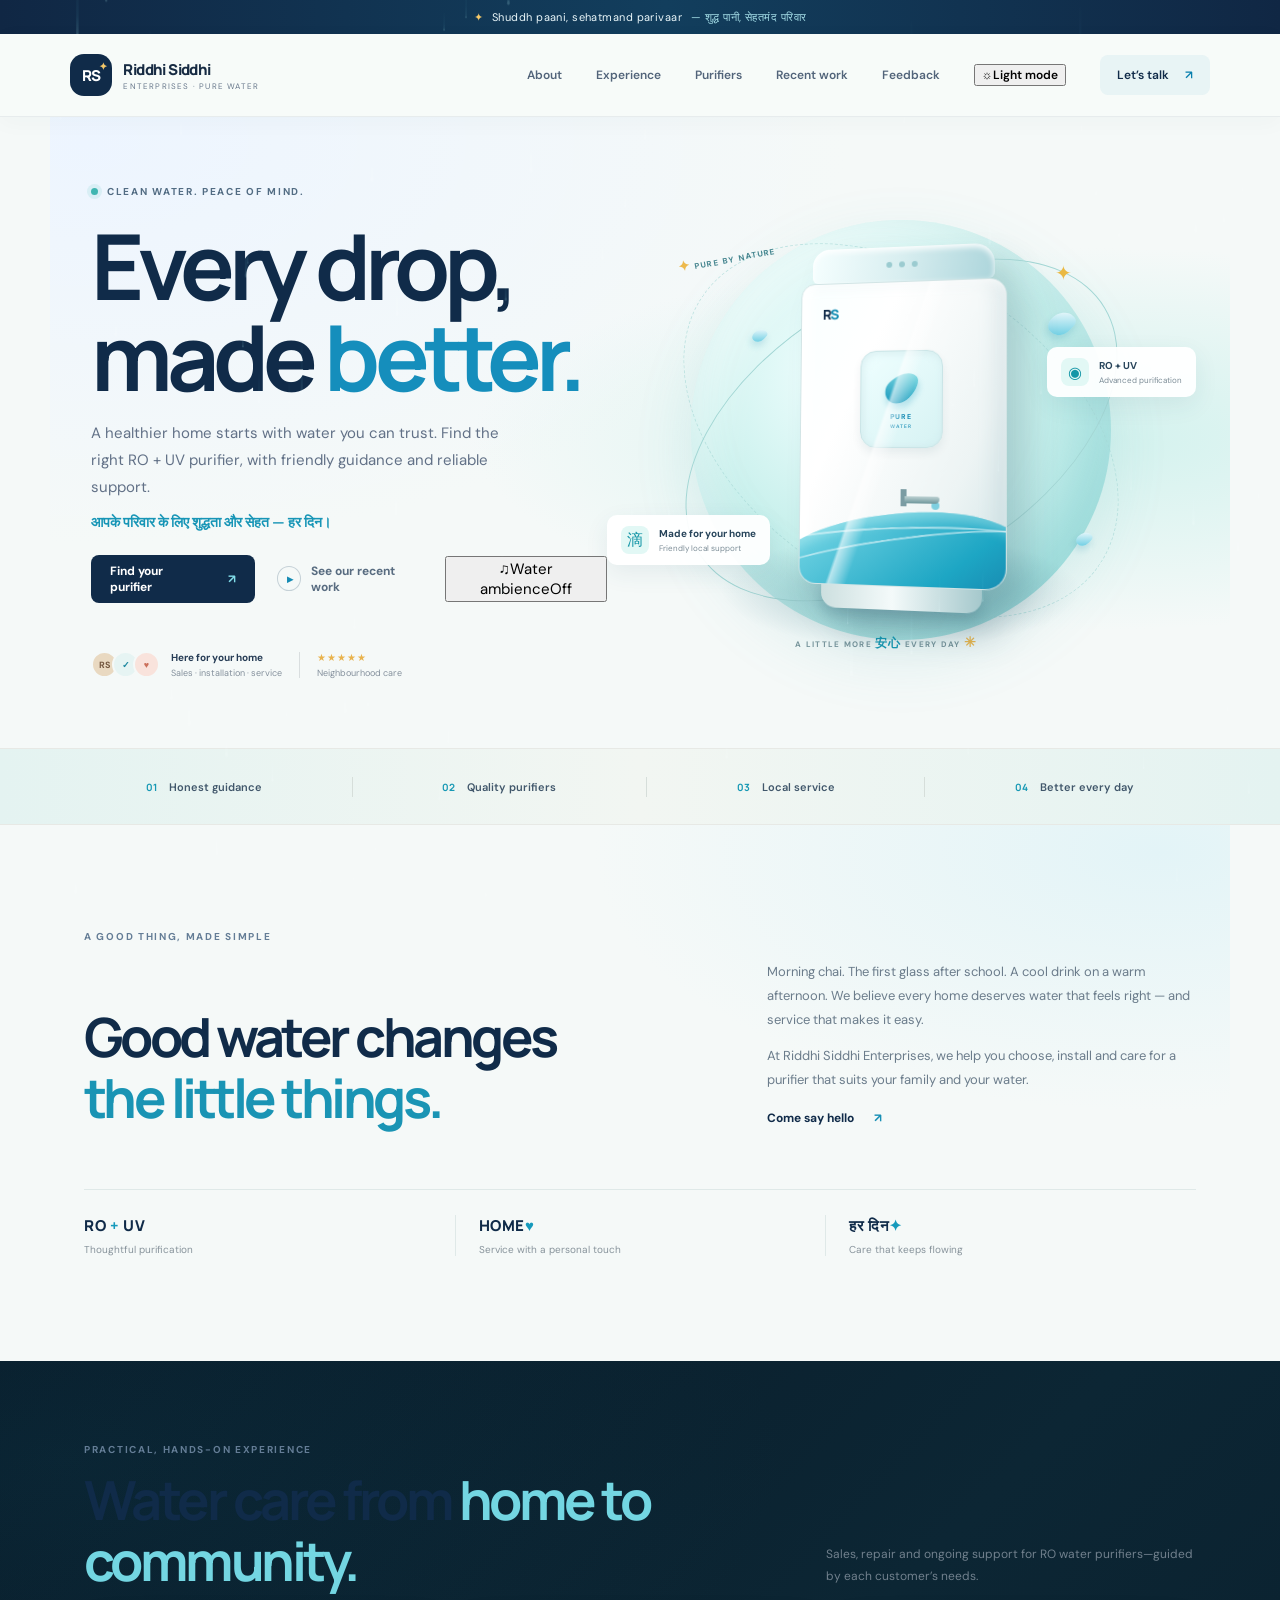
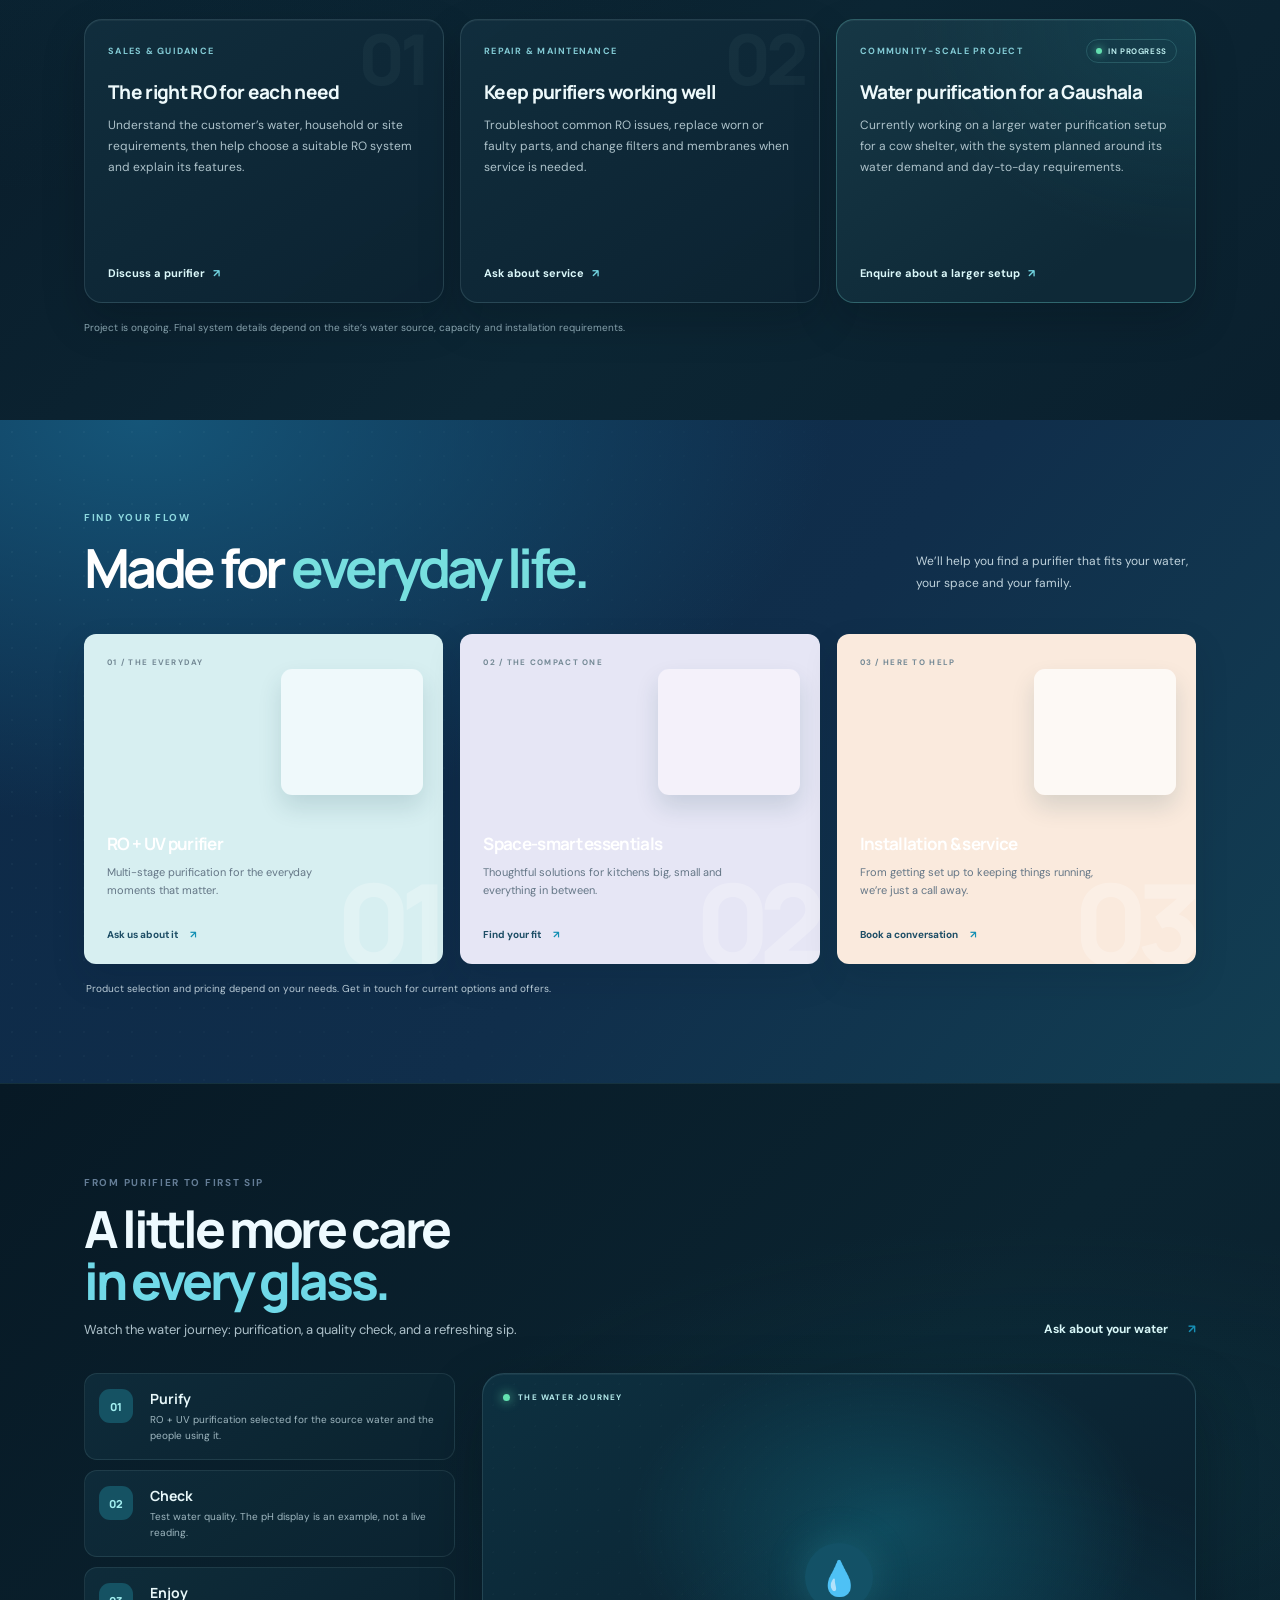
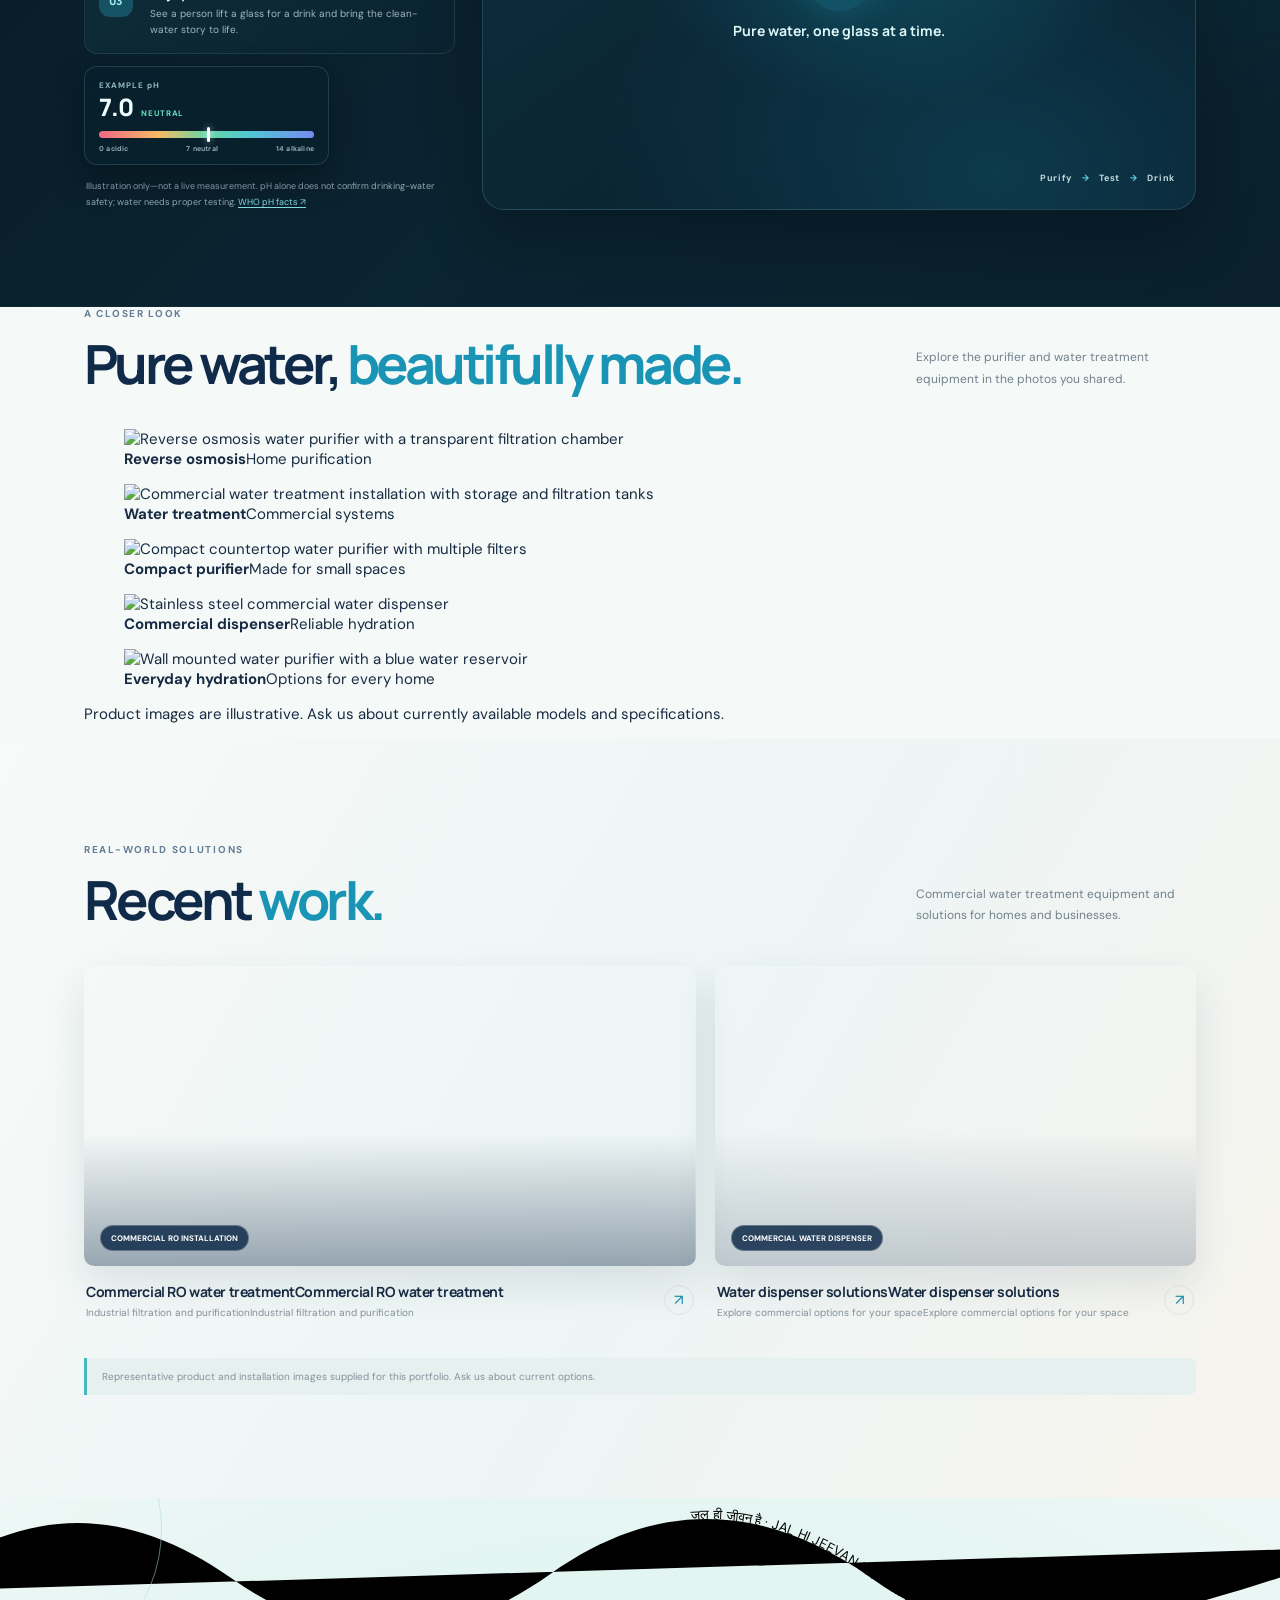
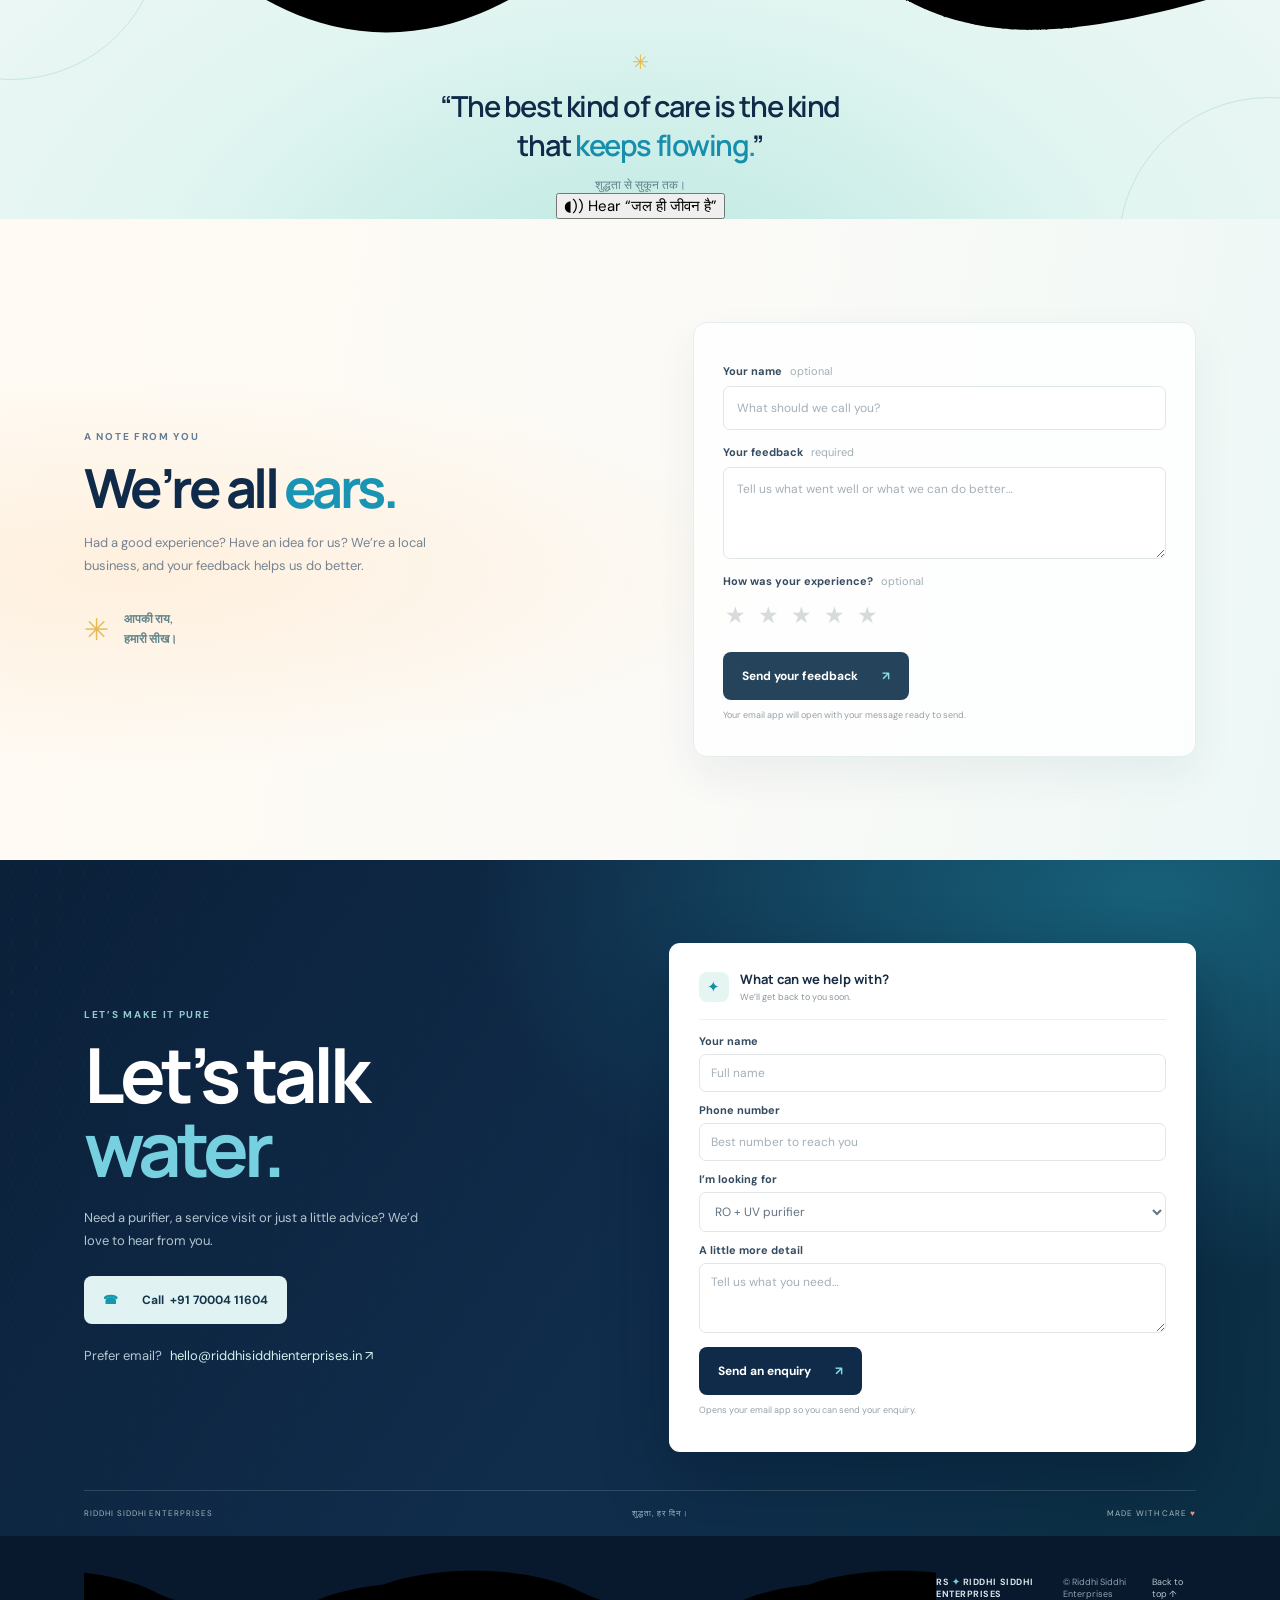
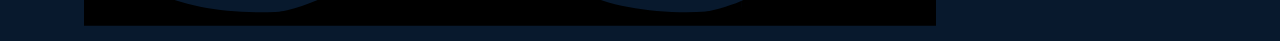
==== index.html @ 859005ae "animation improved" ====
﻿<!doctype html>
<html lang="en">
<head>
  <meta charset="utf-8">
  <meta name="viewport" content="width=device-width, initial-scale=1">
  <meta name="theme-color" content="#071522">
  <script>try{if(localStorage.getItem('rse-theme')==='light')document.documentElement.dataset.theme='light'}catch{}</script>
  <meta name="description" content="Riddhi Siddhi Enterprises — trusted RO and UV water purifiers, installation and service in your neighbourhood.">
  <title>Riddhi Siddhi Enterprises | Pure Water, Happier Homes</title>
  <link rel="icon" href="assets/favicon.svg" type="image/svg+xml">
  <link rel="preconnect" href="https://fonts.googleapis.com">
  <link rel="preconnect" href="https://fonts.gstatic.com" crossorigin>
  <link href="https://fonts.googleapis.com/css2?family=DM+Sans:wght@400;500;600;700&family=Manrope:wght@400;500;600;700;800&display=swap" rel="stylesheet">
  <link rel="stylesheet" href="styles.css">
  <link rel="stylesheet" href="experience.css">
  <link rel="stylesheet" href="water-story.css">
  <link rel="stylesheet" href="theme.css">
  <link rel="stylesheet" href="light-theme.css">
  <link rel="stylesheet" href="water.css">
  <link rel="stylesheet" href="rain.css">
  <link rel="stylesheet" href="mobile-nav.css">
  <script src="content.js" defer></script>
  <script type="module" src="three-scene.js"></script>
  <script type="module" src="water-story.js"></script>
  <script type="module" src="nav-scene.js"></script>
  <script src="script.js" defer></script>
  <script src="ambience.js" defer></script>
  <script src="rain.js" defer></script>
</head>
<body>
  <canvas id="page-rain" role="presentation"></canvas>
  <div class="announcement"><span class="sparkle">✦</span> Shuddh paani, sehatmand parivaar <span class="announcement-hindi">— शुद्ध पानी, सेहतमंद परिवार</span></div>
  <header class="site-header">
    <a class="brand" href="#home" aria-label="Riddhi Siddhi Enterprises home"><span class="brand-mark">RS<span>✦</span></span><span class="brand-copy"><strong>Riddhi Siddhi</strong><small>ENTERPRISES · PURE WATER</small></span></a>
    <button class="menu-toggle" aria-label="Open navigation" aria-expanded="false"><span></span><span></span></button>
    <nav class="nav-links" aria-label="Main navigation"><a href="#about">About</a><a href="#experience">Experience</a><a href="#products">Purifiers</a><a href="#work">Recent work</a><a href="#feedback">Feedback</a><button class="theme-toggle" type="button" aria-label="Switch to light mode" aria-pressed="true"><span class="theme-icon" aria-hidden="true">☼</span><span class="theme-label">Light mode</span></button><a class="nav-cta" href="#contact">Let’s talk <span>↗</span></a></nav>
  </header>
  <main>
    <section class="hero section-wrap" id="home">
      <div class="hero-copy"><div class="eyebrow"><span class="live-dot"></span> CLEAN WATER. PEACE OF MIND.</div><h1>Every drop,<br>made <span class="blue-text">better.</span></h1><p class="hero-sub">A healthier home starts with water you can trust. Find the right RO + UV purifier, with friendly guidance and reliable support.</p><p class="hindi-line">आपके परिवार के लिए शुद्धता और सेहत — हर दिन।</p><div class="hero-actions"><a class="button button-primary" href="#contact">Find your purifier <span>↗</span></a><a class="button button-quiet" href="#work"><span class="play-icon">▶</span> See our recent work</a><button class="sound-toggle" type="button" aria-label="Turn on gentle water ambience" aria-pressed="false"><span class="sound-icon" aria-hidden="true">♫</span><span class="sound-label">Water ambience</span><span class="sound-state">Off</span></button></div><div class="hero-proof"><div class="avatar-stack"><span>RS</span><span>✓</span><span>♥</span></div><div><strong>Here for your home</strong><small>Sales · installation · service</small></div><div class="proof-divider"></div><div class="proof-stars">★★★★★<small>Neighbourhood care</small></div></div></div>
      <div class="hero-art" aria-label="Three-dimensional illustration of a modern water purifier"><canvas id="purifier-canvas" aria-hidden="true"></canvas><div class="art-orbit orbit-one"></div><div class="art-orbit orbit-two"></div><div class="art-label label-top"><span>✦</span> PURE BY NATURE</div><div class="water-drop drop-one"></div><div class="water-drop drop-two"></div><div class="water-drop drop-three"></div><div class="purifier"><div class="purifier-top"><i></i><i></i><i></i></div><div class="purifier-face"><div class="purifier-brand">R<span>S</span></div><div class="purifier-screen"><span></span><b>PURE</b><small>WATER</small></div><div class="purifier-wave"></div><div class="purifier-tap"><span></span></div></div><div class="purifier-base"></div></div><div class="art-chip chip-one"><span class="chip-icon">◉</span><span><b>RO + UV</b><small>Advanced purification</small></span></div><div class="art-chip chip-two"><span class="chip-icon">滴</span><span><b>Made for your home</b><small>Friendly local support</small></span></div><div class="art-label label-bottom">A LITTLE MORE <b>安心</b> EVERY DAY <span>✳</span></div><div class="art-shine">✦</div></div>
    </section>
    <section class="trust-strip"><div><span>01</span> Honest guidance</div><i></i><div><span>02</span> Quality purifiers</div><i></i><div><span>03</span> Local service</div><i></i><div><span>04</span> Better every day</div></section>
    <section class="intro section-wrap" id="about"><div class="section-kicker">A GOOD THING, MADE SIMPLE</div><div class="intro-grid"><h2>Good water changes<br><span>the little things.</span></h2><div class="intro-copy"><p>Morning chai. The first glass after school. A cool drink on a warm afternoon. We believe every home deserves water that feels right — and service that makes it easy.</p><p>At Riddhi Siddhi Enterprises, we help you choose, install and care for a purifier that suits your family and your water.</p><a class="text-link" href="#contact">Come say hello <span>↗</span></a></div></div><div class="stat-row"><div><b>RO <span>+</span> UV</b><small>Thoughtful purification</small></div><div><b>HOME<span>♥</span></b><small>Service with a personal touch</small></div><div><b>हर दिन<span>✦</span></b><small>Care that keeps flowing</small></div></div></section>
    <section class="experience-section section-wrap" id="experience" aria-labelledby="experience-title"><div class="section-heading"><div><div class="section-kicker">PRACTICAL, HANDS-ON EXPERIENCE</div><h2 id="experience-title">Water care from <span>home to community.</span></h2></div><p>Sales, repair and ongoing support for RO water purifiers—guided by each customer’s needs.</p></div><div class="experience-grid"><article class="experience-card"><span class="experience-icon" aria-hidden="true">01</span><div class="experience-label">SALES & GUIDANCE</div><h3>The right RO for each need</h3><p>Understand the customer’s water, household or site requirements, then help choose a suitable RO system and explain its features.</p><a href="#contact">Discuss a purifier <span>↗</span></a></article><article class="experience-card"><span class="experience-icon" aria-hidden="true">02</span><div class="experience-label">REPAIR & MAINTENANCE</div><h3>Keep purifiers working well</h3><p>Troubleshoot common RO issues, replace worn or faulty parts, and change filters and membranes when service is needed.</p><a href="#contact">Ask about service <span>↗</span></a></article><article class="experience-card experience-project"><span class="project-status"><i></i> IN PROGRESS</span><div class="experience-label">COMMUNITY-SCALE PROJECT</div><h3>Water purification for a Gaushala</h3><p>Currently working on a larger water purification setup for a cow shelter, with the system planned around its water demand and day-to-day requirements.</p><a href="#contact">Enquire about a larger setup <span>↗</span></a></article></div><p class="experience-note">Project is ongoing. Final system details depend on the site’s water source, capacity and installation requirements.</p></section>
    <section class="product-section" id="products"><div class="section-wrap"><div class="section-heading"><div><div class="section-kicker">FIND YOUR FLOW</div><h2>Made for <span>everyday life.</span></h2></div><p>We’ll help you find a purifier that fits your water, your space and your family.</p></div><div class="product-grid"><article class="product-card card-blue"><div class="product-number">01 / THE EVERYDAY</div><div class="mini-purifier mini-blue"><span>RS</span><i></i><b>PURE</b></div><h3>RO + UV purifier</h3><p>Multi-stage purification for the everyday moments that matter.</p><a href="#contact" class="card-link">Ask us about it <span>↗</span></a><div class="card-watermark">01</div></article><article class="product-card card-lilac"><div class="product-number">02 / THE COMPACT ONE</div><div class="mini-purifier mini-lilac"><span>RS</span><i></i><b>PURE</b></div><h3>Space-smart essentials</h3><p>Thoughtful solutions for kitchens big, small and everything in between.</p><a href="#contact" class="card-link">Find your fit <span>↗</span></a><div class="card-watermark">02</div></article><article class="product-card card-peach"><div class="product-number">03 / HERE TO HELP</div><div class="service-art"><div>↻</div><span>CARE<br>THAT<br>FLOWS</span><i>✦</i></div><h3>Installation & service</h3><p>From getting set up to keeping things running, we’re just a call away.</p><a href="#contact" class="card-link">Book a conversation <span>↗</span></a><div class="card-watermark">03</div></article></div><p class="product-note">Product selection and pricing depend on your needs. Get in touch for current options and offers.</p></div></section>
    <section class="image-river section-wrap" aria-labelledby="gallery-title"><div class="section-heading"><div><div class="section-kicker">A CLOSER LOOK</div><h2 id="gallery-title">Pure water, <span>beautifully made.</span></h2></div><p>Explore the purifier and water treatment equipment in the photos you shared.</p></div><div class="image-river-track"><figure class="river-card"><img src="images/img1.jpeg" alt="Reverse osmosis water purifier with a transparent filtration chamber" loading="lazy"><figcaption><b>Reverse osmosis</b><span>Home purification</span></figcaption></figure><figure class="river-card"><img src="images/img2.jpeg" alt="Commercial water treatment installation with storage and filtration tanks" loading="lazy"><figcaption><b>Water treatment</b><span>Commercial systems</span></figcaption></figure><figure class="river-card"><img src="images/img3.jpeg" alt="Compact countertop water purifier with multiple filters" loading="lazy"><figcaption><b>Compact purifier</b><span>Made for small spaces</span></figcaption></figure><figure class="river-card"><img src="images/img4.jpeg" alt="Stainless steel commercial water dispenser" loading="lazy"><figcaption><b>Commercial dispenser</b><span>Reliable hydration</span></figcaption></figure><figure class="river-card"><img src="images/img5.jpeg" alt="Wall mounted water purifier with a blue water reservoir" loading="lazy"><figcaption><b>Everyday hydration</b><span>Options for every home</span></figcaption></figure></div><p class="gallery-note">Product images are illustrative. Ask us about currently available models and specifications.</p></section>    <section class="work-section section-wrap" id="work"><div class="section-heading"><div><div class="section-kicker">REAL-WORLD SOLUTIONS</div><h2>Recent <span>work.</span></h2></div><p>Commercial water treatment equipment and solutions for homes and businesses.</p></div><div class="work-grid"><article class="work-card work-large"><div class="work-image work-kitchen"><div class="scene-window"></div><div class="scene-counter"></div><div class="scene-plant">✿</div><div class="scene-purifier"><span>RS</span><i></i><small>PURE</small></div><div class="work-tag">HOME INSTALLATION</div></div><div class="work-caption"><div><h3>Commercial RO water treatment</h3><p>Industrial filtration and purification</p></div><span class="work-arrow">↗</span></div></article><article class="work-card"><div class="work-image work-family"><div class="sun-circle"></div><div class="person person-a"></div><div class="person person-b"></div><div class="person person-c"></div><div class="glass">◡</div><div class="work-tag">EVERYDAY GOODNESS</div><span class="family-note">घर का<br>शुद्ध पानी <b>♡</b></span></div><div class="work-caption"><div><h3>Water dispenser solutions</h3><p>Explore commercial options for your space</p></div><span class="work-arrow">↗</span></div></article></div><div class="work-disclaimer">Representative product and installation images supplied for this portfolio. Ask us about current options.</div></section>
    <section class="quote-band"><svg class="quote-river" viewBox="0 0 1440 170" preserveAspectRatio="none" aria-hidden="true"><defs><path id="quote-snake-path" d="M-100 105 C20 5 140 5 260 90 S500 170 620 85 S860 5 980 90 S1220 170 1540 55" /></defs><path class="quote-current" d="M-100 105 C20 5 140 5 260 90 S500 170 620 85 S860 5 980 90 S1220 170 1540 55"/><text><textPath href="#quote-snake-path">जल ही जीवन है · JAL HI JEEVAN HAI · जल ही जीवन है · JAL HI JEEVAN HAI · <animate attributeName="startOffset" from="100%" to="-100%" dur="22s" repeatCount="indefinite"/></textPath></text></svg><span class="quote-spark">✳</span><p>“The best kind of care is the kind<br>that <em>keeps flowing.</em>”</p><span class="quote-hindi">शुद्धता से सुकून तक।</span><button class="voice-toggle" type="button"><span aria-hidden="true">◖))</span> Hear “जल ही जीवन है”</button><span class="voice-status" aria-live="polite"></span></section>
    <section class="feedback section-wrap" id="feedback"><div class="feedback-copy"><div class="section-kicker">A NOTE FROM YOU</div><h2>We’re all <span>ears.</span></h2><p>Had a good experience? Have an idea for us? We’re a local business, and your feedback helps us do better.</p><div class="feedback-decoration">✳ <span>आपकी राय,<br>हमारी सीख।</span></div></div><form class="feedback-form email-form" data-form="feedback"><label for="feedback-name">Your name <span>optional</span></label><input id="feedback-name" name="name" autocomplete="name" placeholder="What should we call you?" maxlength="80"><label for="feedback-message">Your feedback <span>required</span></label><textarea id="feedback-message" name="message" required maxlength="1200" rows="4" placeholder="Tell us what went well or what we can do better…"></textarea><div class="rating-label">How was your experience? <span>optional</span></div><div class="rating" role="radiogroup" aria-label="Rate your experience"><button type="button" data-rating="1" aria-label="1 star">★</button><button type="button" data-rating="2" aria-label="2 stars">★</button><button type="button" data-rating="3" aria-label="3 stars">★</button><button type="button" data-rating="4" aria-label="4 stars">★</button><button type="button" data-rating="5" aria-label="5 stars">★</button></div><input type="hidden" name="rating" value=""><button class="button button-dark form-submit" type="submit">Send your feedback <span>↗</span></button><p class="form-hint">Your email app will open with your message ready to send.</p><p class="form-status" aria-live="polite"></p></form></section>
    <section class="contact-section" id="contact"><div class="section-wrap contact-grid"><div><div class="section-kicker">LET’S MAKE IT PURE</div><h2>Let’s talk<br><span>water.</span></h2><p>Need a purifier, a service visit or just a little advice? We’d love to hear from you.</p><a class="button button-light" data-phone-link href="#"><span>☎</span> Call <span data-phone>+91 70004 11604</span></a><p class="contact-alt">Prefer email? <a data-email-link href="#"><span data-email>hello@riddhisiddhienterprises.in</span> ↗</a></p></div><form class="contact-form email-form" data-form="contact"><div class="contact-form-head"><span>✦</span><div><b>What can we help with?</b><small>We’ll get back to you soon.</small></div></div><label for="contact-name">Your name</label><input id="contact-name" name="name" required autocomplete="name" placeholder="Full name" maxlength="80"><label for="contact-phone">Phone number</label><input id="contact-phone" name="phone" autocomplete="tel" placeholder="Best number to reach you" maxlength="30"><label for="contact-topic">I’m looking for</label><select id="contact-topic" name="topic"><option>RO + UV purifier</option><option>Purifier installation</option><option>Service and maintenance</option><option>Water quality advice</option><option>Something else</option></select><label for="contact-message">A little more detail</label><textarea id="contact-message" name="message" rows="3" maxlength="1000" placeholder="Tell us what you need…"></textarea><button class="button button-primary" type="submit">Send an enquiry <span>↗</span></button><p class="form-hint">Opens your email app so you can send your enquiry.</p><p class="form-status" aria-live="polite"></p></form><div class="contact-footer"><span>RIDDHI SIDDHI ENTERPRISES</span><span>शुद्धता, हर दिन।</span><span>MADE WITH CARE <b>♥</b></span></div></div></section>
  </main>
  <footer class="site-footer"><svg class="footer-river" viewBox="0 0 1600 140" preserveAspectRatio="none" aria-hidden="true"><g class="wave-group wave-group-one"><path class="river-wave wave-one" d="M0 76 C100 24 300 24 400 76 C500 128 700 128 800 76 C900 24 1100 24 1200 76 C1300 128 1500 128 1600 76 L1600 140 L0 140Z"/><path class="river-wave wave-one" transform="translate(1600 0)" d="M0 76 C100 24 300 24 400 76 C500 128 700 128 800 76 C900 24 1100 24 1200 76 C1300 128 1500 128 1600 76 L1600 140 L0 140Z"/><animateTransform attributeName="transform" type="translate" from="0 0" to="-1600 0" dur="30s" repeatCount="indefinite"/></g><g class="wave-group wave-group-two"><path class="river-wave wave-two" d="M0 94 C100 48 300 48 400 94 C500 138 700 138 800 94 C900 48 1100 48 1200 94 C1300 138 1500 138 1600 94 L1600 140 L0 140Z"/><path class="river-wave wave-two" transform="translate(1600 0)" d="M0 94 C100 48 300 48 400 94 C500 138 700 138 800 94 C900 48 1100 48 1200 94 C1300 138 1500 138 1600 94 L1600 140 L0 140Z"/><animateTransform attributeName="transform" type="translate" from="0 0" to="-1600 0" dur="22s" repeatCount="indefinite"/></g></svg><a class="footer-brand" href="#home">RS <span>✦</span> RIDDHI SIDDHI ENTERPRISES</a><span>© <span id="year"></span> Riddhi Siddhi Enterprises</span><a href="#home">Back to top ↑</a></footer>
</body>
</html>
---- styles.css ----
:root{--navy:#102744;--ink:#172b43;--muted:#68788c;--blue:#168bc0;--cyan:#70d7e9;--cream:#faf9f5;--line:#e7e9e7;--gold:#f4c869;--sans:"DM Sans",sans-serif;--display:"Manrope",sans-serif}*{box-sizing:border-box}html{scroll-behavior:smooth;scroll-padding-top:90px}body{margin:0;background:var(--cream);color:var(--ink);font-family:var(--sans);font-size:15px;-webkit-font-smoothing:antialiased}a{color:inherit;text-decoration:none}button,input,textarea,select{font:inherit}.announcement{height:34px;background:var(--navy);color:#eaf7fa;display:flex;align-items:center;justify-content:center;gap:9px;font-size:11px;letter-spacing:.04em}.sparkle{color:var(--gold)}.announcement-hindi{color:#a3dce6}.site-header{height:83px;padding:0 max(calc((100vw - 1180px)/2),5.5vw);display:flex;align-items:center;justify-content:space-between;background:var(--cream);position:sticky;top:0;z-index:20;border-bottom:1px solid rgba(16,39,68,.07)}.brand{display:flex;align-items:center;gap:11px}.brand-mark{position:relative;display:grid;place-items:center;width:42px;height:42px;background:var(--navy);border-radius:14px;color:white;font:800 15px var(--display);letter-spacing:-1px}.brand-mark span{position:absolute;color:var(--gold);font-size:10px;top:5px;right:6px}.brand-copy{display:flex;flex-direction:column;gap:1px}.brand-copy strong{font:800 15px var(--display);letter-spacing:-.04em}.brand-copy small{font-size:8px;letter-spacing:.15em;color:var(--muted)}.nav-links{display:flex;align-items:center;gap:34px;font-size:12px;font-weight:600;color:#52647a}.nav-links>a:not(.nav-cta):hover,.text-link:hover{color:var(--blue)}.nav-cta{background:#e8f4f5;padding:12px 17px;border-radius:8px;color:var(--navy)}.nav-cta span{padding-left:13px;color:var(--blue)}.menu-toggle{display:none}.section-wrap{max-width:1180px;margin:auto;padding-left:34px;padding-right:34px}.hero{min-height:620px;display:grid;grid-template-columns:.94fr 1.06fr;align-items:center;padding-top:53px;padding-bottom:58px;overflow:hidden}.hero-copy{padding:4px 0 0 7px;position:relative;z-index:1}.eyebrow,.section-kicker{font-size:10px;font-weight:700;letter-spacing:.17em;color:#647d96}.eyebrow{display:flex;align-items:center;gap:9px;color:#526c83}.live-dot{width:7px;height:7px;border-radius:50%;background:#40b6b1;box-shadow:0 0 0 4px #40b6b11e}h1,h2,h3,p{margin-top:0}h1,h2{font-family:var(--display);letter-spacing:-.065em;color:var(--navy)}h1{font-size:clamp(60px,7.3vw,91px);line-height:.99;margin:22px 0 19px;font-weight:700}.blue-text{color:#158ebc}.hero-sub{font-size:15px;line-height:1.8;color:#627187;max-width:440px;margin-bottom:12px}.hindi-line{color:#1795b6;font-size:14px;font-weight:600;margin-bottom:24px}.hero-actions{display:flex;align-items:center;gap:20px}.button{min-height:48px;border:0;border-radius:8px;padding:0 19px;display:inline-flex;align-items:center;justify-content:center;gap:24px;font-weight:700;font-size:12px;cursor:pointer;transition:transform .2s,box-shadow .2s}.button:hover{transform:translateY(-2px);box-shadow:0 8px 20px #12324b22}.button-primary{background:var(--navy);color:white}.button-primary span,.button-dark span{color:#81dce8}.button-quiet{gap:10px;color:#586c80;padding:0 2px;background:transparent}.play-icon{display:grid;place-items:center;border:1px solid #c5d1d7;width:25px;height:25px;border-radius:50%;font-size:8px;color:#148ab3;padding-left:2px}.hero-proof{display:flex;align-items:center;gap:11px;margin-top:48px;color:#263c55}.avatar-stack{display:flex;align-items:center}.avatar-stack span{display:grid;place-items:center;width:27px;height:27px;border-radius:50%;border:2px solid var(--cream);margin-left:-6px;background:#e6f4f3;color:#1d879f;font-size:9px;font-weight:700}.avatar-stack span:first-child{margin-left:0;background:#e9d9c1;color:#73573f}.avatar-stack span:last-child{background:#f9e3dc;color:#cb705b}.hero-proof strong,.hero-proof small,.proof-stars small{display:block}.hero-proof strong{font-size:10px}.hero-proof small{font-size:9px;color:#84909c;margin-top:3px}.proof-divider{height:26px;width:1px;background:#d9dedf;margin:0 6px}.proof-stars{color:#e9b34e;font-size:10px;letter-spacing:1px}.proof-stars small{letter-spacing:0}.hero-art{height:520px;position:relative;display:grid;place-items:center;isolation:isolate}.hero-art:before{content:"";position:absolute;width:420px;height:420px;border-radius:50%;background:radial-gradient(circle at 38% 37%,#e8fbfa 0,#d8f3f0 40%,#c3eae8 70%,#b5e2e1 100%);z-index:-2;box-shadow:inset -20px -25px 55px #6ebcc344,inset 18px 20px 40px #fff9}.hero-art:after{content:"";position:absolute;width:380px;height:120px;bottom:39px;background:radial-gradient(ellipse,#174b6245,transparent 67%);z-index:-1}.art-orbit{position:absolute;border:1px solid #a4d7d5;border-radius:50%;z-index:-1}.orbit-one{width:475px;height:280px;transform:rotate(-31deg)}.orbit-two{width:480px;height:315px;transform:rotate(34deg);border-style:dashed;opacity:.6}.purifier{position:relative;width:210px;height:370px;filter:drop-shadow(18px 20px 15px #143d5230);transform:perspective(750px) rotateY(-10deg) rotateX(2deg);z-index:2}.purifier-top{height:35px;background:linear-gradient(100deg,#f6ffff,#d8eef0 50%,#acd5db);border-radius:18px 20px 6px 6px;margin:0 12px;display:flex;align-items:center;justify-content:center;gap:7px;box-shadow:inset 0 3px 6px #fff}.purifier-top i{width:6px;height:6px;background:#9bcbd0;border-radius:50%}.purifier-face{position:relative;height:306px;background:linear-gradient(115deg,#f9ffff 0%,#fff 30%,#edf4f4 73%,#d1e4e6 100%);border:1px solid #d2e4e5;border-radius:14px 17px 21px 17px;overflow:hidden;box-shadow:inset 9px 0 15px #fff, inset -12px 0 15px #9ebfc52e}.purifier-face:after{content:"";position:absolute;inset:0;background:linear-gradient(109deg,transparent 42%,#fff9 43%,transparent 49%);pointer-events:none}.purifier-brand{position:absolute;top:21px;left:22px;font:800 14px var(--display);color:var(--navy);letter-spacing:-1px}.purifier-brand span{color:#168eb4}.purifier-screen{position:absolute;top:69px;left:50%;transform:translateX(-50%);width:84px;height:98px;border-radius:16px;background:linear-gradient(135deg,#efffff,#d6f2f3);border:1px solid #c9e4e6;box-shadow:inset 2px 2px 8px #abcbd14a,0 5px 10px #14354b12;display:flex;align-items:center;justify-content:center;flex-direction:column;color:#138ab4}.purifier-screen span{width:25px;height:37px;background:linear-gradient(155deg,#90e3e7,#1295bb);border-radius:60% 40% 52% 48%/65% 55% 45% 35%;transform:rotate(45deg);box-shadow:4px 3px 6px #1397bc44;margin-bottom:6px}.purifier-screen b{font:700 7px var(--sans);letter-spacing:.17em}.purifier-screen small{font:500 5px var(--sans);letter-spacing:.2em;margin-top:2px}.purifier-wave{position:absolute;left:-30px;right:-20px;height:99px;bottom:-28px;background:linear-gradient(150deg,#83ddea,#1da6c4 68%,#167fa9);border-radius:49% 48% 0 0;transform:rotate(-7deg);box-shadow:inset 0 7px 12px #cbf5f666}.purifier-wave:before,.purifier-wave:after{content:"";position:absolute;left:-5%;width:112%;height:40px;border-radius:50%;border-top:2px solid #fff8}.purifier-wave:before{top:13px;transform:rotate(4deg)}.purifier-wave:after{top:24px;transform:rotate(-2deg)}.purifier-tap{position:absolute;bottom:79px;left:50%;height:17px;width:6px;background:#7b9ca3;z-index:2}.purifier-tap:after{content:"";position:absolute;width:35px;height:7px;background:linear-gradient(#bdd1d2,#6e969b);left:4px;top:7px;border-radius:0 5px 8px 2px}.purifier-tap span{position:absolute;left:31px;top:12px;width:8px;height:8px;border-radius:50%;background:#7ecfe0}.purifier-base{height:23px;margin:0 24px;background:linear-gradient(90deg,#ccdfdf,#f4fafa 45%,#a5c8cc);border-radius:0 0 15px 15px;box-shadow:0 8px 12px #143d5224}.art-label{position:absolute;letter-spacing:.16em;font-size:8px;font-weight:700;color:#42838d}.label-top{top:79px;left:12%;transform:rotate(-11deg)}.label-top span{color:#edb94d;font-size:14px}.label-bottom{bottom:38px;left:32%;color:#75939a}.label-bottom b{font-size:12px;color:#1696b0}.label-bottom span{color:#e4b44f;font-size:14px}.water-drop{position:absolute;width:15px;height:20px;background:linear-gradient(135deg,#fff,#58c7df);border-radius:70% 30% 60% 40%;transform:rotate(45deg);box-shadow:2px 4px 7px #1a8eae33}.drop-one{top:158px;left:25%;width:11px;height:15px}.drop-two{top:140px;right:21%;width:21px;height:27px}.drop-three{bottom:143px;right:18%;width:12px;height:16px}.art-chip{position:absolute;display:flex;align-items:center;gap:10px;background:#fffffff0;padding:11px 14px;border-radius:10px;box-shadow:0 8px 24px #20576815;z-index:4}.chip-one{top:177px;right:0}.chip-two{bottom:125px;left:0}.chip-icon{display:grid;place-items:center;width:28px;height:28px;border-radius:8px;background:#e2f8f5;color:#1496a7;font-size:16px}.art-chip b,.art-chip small{display:block}.art-chip b{font-size:10px;color:#27445a}.art-chip small{font-size:8px;color:#7b8c96;margin-top:3px}.art-shine{position:absolute;top:90px;right:21%;color:#eab943;font-size:20px}.trust-strip{min-height:77px;padding:15px 9vw;background:#f2f4ef;border-top:1px solid #e7e9e5;border-bottom:1px solid #e7e9e5;display:flex;align-items:center;justify-content:center;gap:7vw;color:#41576b;font-size:11px;font-weight:600}.trust-strip div{white-space:nowrap}.trust-strip div span{color:#1698b4;font:700 10px var(--display);margin-right:9px}.trust-strip i{width:1px;height:20px;background:#d6deda}.intro{padding-top:105px;padding-bottom:105px}.intro-grid{display:grid;grid-template-columns:1fr .7fr;gap:70px;align-items:end;margin-top:17px}.intro h2,.section-heading h2,.feedback h2{font-size:clamp(37px,4.6vw,54px);line-height:1.12;margin:0}.intro h2 span,.section-heading h2 span,.feedback h2 span{color:#1a94b4}.intro-copy p{font-size:13px;line-height:1.85;color:#6b7c8b;margin-bottom:12px}.text-link{font-size:12px;color:var(--navy);font-weight:700;display:inline-flex;gap:20px;margin-top:6px}.text-link span{color:#178fb5}.stat-row{display:grid;grid-template-columns:repeat(3,1fr);border-top:1px solid var(--line);margin-top:62px;padding-top:25px}.stat-row>div{padding-left:23px;border-left:1px solid var(--line)}.stat-row>div:first-child{border:0;padding-left:0}.stat-row b{display:block;color:var(--navy);font:800 15px var(--display);letter-spacing:.04em}.stat-row b span{color:#169abc}.stat-row small{display:block;color:#87939b;font-size:10px;margin-top:7px}.product-section{background:#f0f4f3;padding:91px 0 88px}.section-heading{display:flex;justify-content:space-between;align-items:end;margin-bottom:36px}.section-heading h2{margin-top:13px}.section-heading>p{color:#71808d;font-size:12px;line-height:1.8;max-width:280px;margin-bottom:3px}.product-grid{display:grid;grid-template-columns:repeat(3,1fr);gap:17px}.product-card{height:330px;border-radius:12px;padding:23px;position:relative;overflow:hidden;display:flex;flex-direction:column;align-items:flex-start}.card-blue{background:#d7eff1}.card-lilac{background:#e6e6f5}.card-peach{background:#faeadd}.product-number{color:#748995;font-size:8px;letter-spacing:.16em;font-weight:700;z-index:1}.mini-purifier{position:absolute;right:28px;top:34px;width:83px;height:142px;border-radius:13px 13px 11px 11px;background:linear-gradient(110deg,#fff,#e8f6f4 52%,#bdd9db);box-shadow:11px 15px 16px #16394920,inset 6px 0 8px #fff;transform:rotate(7deg)}.mini-purifier span{position:absolute;left:15px;top:15px;font:800 9px var(--display);color:#27526a}.mini-purifier i{position:absolute;top:44px;left:27px;width:29px;height:43px;border-radius:9px;background:linear-gradient(140deg,#d8f6f6,#94d9df);border:1px solid #b4dadd}.mini-purifier b{position:absolute;top:93px;left:29px;color:#1991aa;font-size:7px;letter-spacing:.12em}.mini-blue{top:39px;right:37px}.mini-lilac{height:126px;width:75px;right:47px;top:49px;background:linear-gradient(110deg,#fff,#e7e6fa 56%,#c5c6e1)}.mini-lilac i{background:linear-gradient(140deg,#f1ecff,#a9a0da);border-color:#cbc5e7}.mini-lilac b{color:#8078b9}.product-card h3{font:700 17px var(--display);letter-spacing:-.04em;margin:165px 0 8px;z-index:1}.product-card p{font-size:11px;color:#647686;line-height:1.7;max-width:245px;margin:0 0 13px;z-index:1}.card-link{font-weight:700;font-size:10px;color:#1d4d65;margin-top:auto;z-index:1}.card-link span{margin-left:10px;color:#128fb3}.card-watermark{position:absolute;bottom:-35px;right:4px;font:800 112px var(--display);color:#ffffff40;letter-spacing:-.1em}.service-art{position:absolute;right:29px;top:42px;width:105px;height:119px;color:#d89161}.service-art div{font-size:101px;line-height:.9;color:#ebbd96}.service-art span{position:absolute;top:24px;left:31px;color:#a36240;font:800 10px var(--display);line-height:1.25;letter-spacing:.08em}.service-art i{position:absolute;top:6px;right:-5px;font-style:normal;color:#df9b6f}.product-note{font-size:10px;color:#88949b;margin:18px 2px 0}.work-section{padding-top:104px;padding-bottom:103px}.work-grid{display:grid;grid-template-columns:1.27fr 1fr;gap:19px}.work-card{min-width:0}.work-image{height:300px;border-radius:10px;position:relative;overflow:hidden}.work-kitchen{background:linear-gradient(155deg,#d5e8e2 0%,#f2e9dc 57%,#c5d4ca 100%)}.scene-window{position:absolute;top:0;left:0;width:44%;height:67%;background:linear-gradient(135deg,#bedbdd,#deeee9);border-right:8px solid #f8f4ec;border-bottom:8px solid #f8f4ec;box-shadow:inset 0 0 0 2px #c5d5cc}.scene-window:before,.scene-window:after{content:"";position:absolute;background:#f8f4ec}.scene-window:before{width:6px;height:100%;left:50%}.scene-window:after{height:6px;width:100%;top:50%}.scene-counter{position:absolute;bottom:0;width:100%;height:34%;background:linear-gradient(170deg,#ad8f76,#806954);border-top:8px solid #d7c9b5}.scene-counter:before{content:"";position:absolute;height:15px;width:28%;left:12%;top:0;background:#bdab94}.scene-plant{position:absolute;top:35px;right:22%;font-size:67px;color:#779574;text-shadow:4px 4px #59796366}.scene-purifier{position:absolute;width:91px;height:157px;bottom:60px;left:51%;transform:translateX(-50%);border-radius:12px 12px 15px 15px;background:linear-gradient(100deg,#fff,#eff5f1 60%,#cfddda);box-shadow:10px 14px 15px #173c3727,inset 5px 0 6px white}.scene-purifier span{position:absolute;top:13px;left:14px;color:#31586a;font:800 9px var(--display)}.scene-purifier i{position:absolute;top:43px;left:30px;width:30px;height:49px;border-radius:8px;background:#d2eeec;border:1px solid #bfdfdc}.scene-purifier small{position:absolute;bottom:19px;left:33px;font-weight:700;color:#2198aa;font-size:7px}.work-tag{position:absolute;left:16px;bottom:15px;background:#ffffffdf;border:1px solid #ffffffb0;border-radius:20px;padding:7px 10px;font-size:8px;font-weight:700;letter-spacing:.09em;color:#506673}.work-family{background:linear-gradient(155deg,#f9d89b,#f3a581 65%,#dd8279)}.sun-circle{position:absolute;width:163px;height:163px;border-radius:50%;background:#ffe7a4;top:15px;right:13%;opacity:.88}.person{position:absolute;bottom:-15px;border-radius:50% 50% 10% 10%;z-index:1}.person-a{height:198px;width:91px;left:20%;background:linear-gradient(110deg,#507c83,#285363)}.person-b{height:226px;width:100px;left:42%;background:linear-gradient(110deg,#d58265,#ab5148);z-index:2}.person-c{height:182px;width:83px;right:13%;background:linear-gradient(110deg,#f3c16b,#cd8b4c)}.person:before{content:"";position:absolute;top:-44px;left:18px;width:55px;height:57px;border-radius:50%;background:#a96648}.person-b:before{background:#b57853}.person-c:before{background:#8b5c43}.glass{position:absolute;z-index:4;right:20%;bottom:81px;width:23px;height:36px;border:2px solid #fff9;border-top:0;border-radius:0 0 7px 7px;color:#fff;font-size:12px;text-align:center}.family-note{position:absolute;top:48px;left:24px;color:#894d40;font:700 17px var(--display);line-height:1.25;z-index:2;transform:rotate(-6deg)}.family-note b{color:#cc725b}.work-caption{display:flex;justify-content:space-between;align-items:center;padding:16px 2px}.work-caption h3{font:700 14px var(--display);letter-spacing:-.03em;margin:0 0 5px}.work-caption p{font-size:10px;color:#83909b;margin:0}.work-arrow{display:grid;place-items:center;width:30px;height:30px;border:1px solid #e0e5e5;border-radius:50%;color:#148cae}.work-disclaimer{font-size:10px;color:#85929c;margin-top:23px}.quote-band{min-height:270px;background:#dff2ef;display:flex;flex-direction:column;align-items:center;justify-content:center;text-align:center;position:relative;overflow:hidden}.quote-band:before,.quote-band:after{content:"";position:absolute;width:300px;height:300px;border:1px solid #a9d7d2;border-radius:50%;opacity:.55}.quote-band:before{left:-140px;top:-120px}.quote-band:after{right:-140px;bottom:-180px}.quote-spark{font-size:20px;color:#e9b846}.quote-band p{font:600 29px/1.35 var(--display);letter-spacing:-.05em;color:var(--navy);margin:12px 0}.quote-band em{font-style:normal;color:#168eac}.quote-hindi{color:#60838a;font-size:12px}.feedback{padding-top:103px;padding-bottom:103px;display:grid;grid-template-columns:1fr 1fr;gap:105px;align-items:center}.feedback h2{margin:14px 0}.feedback-copy>p{max-width:360px;color:#758392;font-size:13px;line-height:1.8}.feedback-decoration{margin-top:31px;display:flex;align-items:center;gap:15px;color:#e8ba56;font-size:30px}.feedback-decoration span{font:600 12px/1.7 var(--display);color:#62858c}.feedback-form,.contact-form{display:flex;flex-direction:column}.feedback-form label,.contact-form label,.rating-label{font-size:11px;font-weight:700;color:#354b60;margin:15px 0 8px}.feedback-form label span,.rating-label span{font-weight:400;color:#a4aeb4;margin-left:5px}.feedback-form input,.feedback-form textarea,.contact-form input,.contact-form textarea,.contact-form select{width:100%;border:1px solid #e0e6e5;background:#fff;border-radius:7px;padding:13px;font-size:12px;color:var(--ink);outline:none;resize:vertical}.feedback-form input:focus,.feedback-form textarea:focus,.contact-form input:focus,.contact-form textarea:focus,.contact-form select:focus{border-color:#77bdc5;box-shadow:0 0 0 3px #77bdc51c}.feedback-form input::placeholder,.feedback-form textarea::placeholder,.contact-form input::placeholder,.contact-form textarea::placeholder{color:#a4afb7}.rating{display:flex;gap:8px;margin:2px 0 13px}.rating button{border:0;background:transparent;color:#d7dbdb;padding:2px;font-size:23px;cursor:pointer}.rating button:hover,.rating button.selected{color:#eab949}.button-dark{background:#25445b;color:#fff}.form-submit{align-self:flex-start;margin-top:7px}.form-hint,.form-status{font-size:9px;color:#95a0a6;margin:9px 0 0}.form-status{color:#18859a}.contact-section{background:#102744;color:white;padding-top:83px}.contact-grid{display:grid;grid-template-columns:.92fr 1fr;gap:38px 100px;align-items:center}.contact-section .section-kicker{color:#94cbd1}.contact-section h2{font-size:clamp(52px,6.5vw,76px);line-height:.98;color:white;margin:16px 0}.contact-section h2 span{color:#76d0df}.contact-section>div>div:first-child>p{color:#b5c6d0;font-size:13px;line-height:1.8;max-width:340px;margin:20px 0}.button-light{background:#e0f3f2;color:#15354b;margin-top:4px}.button-light>span:first-child{color:#1398ae}.button-light>span:last-child{margin-left:-18px}.contact-alt{margin-top:20px;color:#91a7b5;font-size:10px}.contact-alt a{color:#d2f2ed;margin-left:5px}.contact-form{background:#fff;border-radius:11px;padding:26px 29px;color:var(--ink);box-shadow:0 18px 44px #071b3050}.contact-form-head{display:flex;align-items:center;gap:11px;padding-bottom:16px;border-bottom:1px solid #edf0ef;margin-bottom:3px}.contact-form-head>span{display:grid;place-items:center;width:30px;height:30px;background:#e5f6f2;border-radius:8px;color:#168fa6}.contact-form-head b,.contact-form-head small{display:block}.contact-form-head b{font:700 13px var(--display)}.contact-form-head small{font-size:9px;color:#89969e;margin-top:3px}.contact-form label{margin:11px 0 6px}.contact-form input,.contact-form textarea,.contact-form select{padding:10px 11px}.contact-form select{color:#627384}.contact-form .button{align-self:flex-start;margin-top:14px}.contact-footer{grid-column:1/-1;border-top:1px solid #ffffff23;padding:17px 0;display:flex;justify-content:space-between;color:#a5b8c1;font-size:8px;letter-spacing:.12em}.contact-footer b{color:#ef927d}.site-footer{min-height:63px;padding:15px max(calc((100vw - 1112px)/2),5.5vw);display:flex;align-items:center;justify-content:space-between;background:#0b1e34;color:#8fa1ad;font-size:9px}.footer-brand{font-weight:700;letter-spacing:.06em;color:#d8e3e8}.footer-brand span{color:#75d0df}.site-footer>a:last-child{color:#b5c7cf}
@media(min-width:1400px){.hero{min-height:670px}.hero-art{transform:scale(1.05)}}
@media(max-width:900px){.site-header{padding:0 5vw}.nav-links{gap:18px}.hero{grid-template-columns:1fr 1fr;padding-left:5vw;padding-right:5vw}.hero-art{transform:scale(.86);transform-origin:center}.hero-copy{padding-left:0}.trust-strip{gap:4vw}.feedback{gap:50px}.contact-grid{gap:38px 55px}}
@media(max-width:680px){html{scroll-padding-top:72px}.announcement{font-size:9px;height:31px}.announcement-hindi{display:none}.site-header{height:68px}.menu-toggle{display:flex;border:0;background:#eaf3f2;border-radius:8px;width:39px;height:39px;align-items:center;justify-content:center;flex-direction:column;gap:5px;z-index:22}.menu-toggle span{width:17px;height:2px;background:var(--navy);transition:transform .2s}.menu-toggle[aria-expanded=true] span:first-child{transform:translateY(3.5px) rotate(45deg)}.menu-toggle[aria-expanded=true] span:last-child{transform:translateY(-3.5px) rotate(-45deg)}.nav-links{position:fixed;top:99px;left:0;right:0;padding:16px 6vw 24px;background:var(--cream);display:flex;flex-direction:column;align-items:stretch;gap:0;box-shadow:0 13px 20px #10274416;transform:translateY(-150%);transition:transform .25s;z-index:19}.nav-links.is-open{transform:translateY(0)}.nav-links>a:not(.nav-cta){padding:15px 4px;border-bottom:1px solid var(--line)}.nav-cta{margin-top:13px;text-align:center}.section-wrap{padding-left:23px;padding-right:23px}.hero{display:flex;flex-direction:column;align-items:stretch;padding-top:43px;padding-bottom:20px;min-height:unset}.hero-copy{padding:0 2px}.eyebrow{font-size:9px}h1{font-size:66px;margin:17px 0 16px}.hero-sub{font-size:13px;max-width:400px}.hindi-line{font-size:12px}.hero-actions{gap:12px}.button{font-size:11px;padding:0 14px;gap:14px}.button-quiet{font-size:10px}.hero-proof{margin-top:28px}.hero-art{height:420px;transform:scale(.83);transform-origin:top center;margin:25px 0 -55px}.hero-art:before{width:370px;height:370px}.purifier{transform:scale(.9) perspective(750px) rotateY(-10deg) rotateX(2deg)}.chip-one{right:-5px}.chip-two{left:-7px}.label-top{left:8%}.trust-strip{overflow:auto;justify-content:flex-start;padding:19px 23px;gap:22px;min-height:67px}.trust-strip div{font-size:9px}.trust-strip div span{margin-right:5px}.trust-strip i{height:15px}.intro{padding-top:71px;padding-bottom:72px}.intro-grid{grid-template-columns:1fr;gap:19px;margin-top:15px}.intro h2,.section-heading h2,.feedback h2{font-size:39px}.intro-copy p{font-size:12px}.stat-row{margin-top:37px;padding-top:20px}.stat-row>div{padding-left:12px}.stat-row b{font-size:12px}.stat-row small{font-size:8px;line-height:1.5}.product-section{padding:68px 0}.section-heading{display:block;margin-bottom:25px}.section-heading>p{margin-top:14px;font-size:11px}.product-grid{grid-template-columns:1fr;gap:12px}.product-card{height:282px}.product-card h3{margin-top:132px}.product-card p{max-width:260px}.mini-purifier{transform:scale(.85) rotate(7deg);transform-origin:top right;right:42px;top:30px}.mini-lilac{right:53px;top:41px}.service-art{transform:scale(.84);transform-origin:top right;right:37px;top:36px}.work-section{padding-top:72px;padding-bottom:70px}.work-grid{grid-template-columns:1fr;gap:7px}.work-image{height:270px}.work-caption{padding:13px 1px}.work-disclaimer{line-height:1.6}.quote-band{min-height:225px}.quote-band p{font-size:24px}.feedback{padding-top:73px;padding-bottom:70px;grid-template-columns:1fr;gap:27px}.feedback-decoration{display:none}.feedback-form label{margin-top:12px}.contact-section{padding-top:65px}.contact-grid{grid-template-columns:1fr;gap:28px}.contact-section h2{font-size:59px}.contact-section>div>div:first-child>p{margin:14px 0}.contact-form{padding:22px 20px}.contact-footer{grid-column:1;gap:12px;font-size:7px;letter-spacing:.04em}.site-footer{padding:15px 22px;gap:8px;flex-wrap:wrap}.site-footer>span{order:3;width:100%;text-align:center}.footer-brand{font-size:8px}}
@media(prefers-reduced-motion:reduce){*,*:before,*:after{scroll-behavior:auto!important;transition:none!important}}
#purifier-canvas{position:absolute;inset:0;width:100%;height:100%;z-index:3;pointer-events:none}.hero-art.has-three-scene>.purifier{visibility:hidden}.hero-art.has-three-scene>.water-drop,.hero-art.has-three-scene>.art-orbit{visibility:hidden}
@media(max-width:680px){#purifier-canvas{inset:0}.hero-art.has-three-scene>.purifier{visibility:hidden}}

/* Uploaded product photography and a brighter, more layered page palette. */
:root{--cream:#f5f9f8;--navy:#102b49;--blue:#087fae;--cyan:#55cada;--line:#dfe9e8}
body{background:#f5f9f8}
.announcement{background:linear-gradient(90deg,#102744,#123e5d 52%,#102744)}
.site-header{background:#f7fbf9ee;backdrop-filter:blur(16px);box-shadow:0 5px 22px #183e4a08}
.hero{position:relative;background:radial-gradient(ellipse at 88% 51%,#d3f2ee 0,transparent 42%),radial-gradient(ellipse at 3% 4%,#edf5ff 0,transparent 47%)}
.hero-art:before{background:radial-gradient(circle at 38% 35%,#f3ffff 0,#c8f0ec 47%,#a6dfe0 100%);box-shadow:inset -20px -25px 55px #50b7b944,inset 18px 20px 40px #fff9,0 20px 60px #4baeb522}
.trust-strip{background:linear-gradient(90deg,#e4f3f1,#f2f6f2 50%,#e4f3f1)}
.intro{position:relative;background:radial-gradient(ellipse at 94% 5%,#e3f4f7 0,transparent 36%)}
.product-section{position:relative;isolation:isolate;overflow:hidden;background:radial-gradient(ellipse at 11% 0%,#155578 0,transparent 43%),linear-gradient(130deg,#0d2947,#102e4b 55%,#123e52);color:#fff}
.product-section:before,.contact-section:before{content:"";position:absolute;inset:0;pointer-events:none;background-image:radial-gradient(#b9ebef18 1px,transparent 1px);background-size:24px 24px;mask-image:linear-gradient(110deg,#0007,transparent 70%)}
.product-section .section-wrap{position:relative;z-index:1}
.product-section .section-heading h2,.product-section .section-heading h2 span{color:#fff}
.product-section .section-heading h2 span{color:#77dfdf}
.product-section .section-kicker{color:#8dd8df}
.product-section .section-heading>p,.product-section .product-note{color:#bfd2dc}
.product-card{box-shadow:0 15px 34px #03162620;transition:transform .28s,box-shadow .28s}
.product-card:hover{transform:translateY(-7px);box-shadow:0 23px 42px #03162638}
.product-card:before{content:"";position:absolute;right:20px;top:35px;width:142px;height:126px;border-radius:11px;background-color:#ffffffb8;background-repeat:no-repeat;background-position:center;background-size:contain;box-shadow:0 12px 23px #113d4d24;z-index:1}
.card-blue:before{background-image:url("images/img1.jpeg");background-color:#eff9fb}
.card-lilac:before{background-image:url("images/img3.jpeg");background-color:#f4f1fa}
.card-peach:before{background-image:url("images/img2.jpeg");background-size:cover;background-position:43% center}
.mini-purifier,.service-art{opacity:0}
.product-card h3{position:relative;z-index:2}
.product-card p,.product-card .card-link,.product-card .product-number{position:relative;z-index:2}
.work-section{position:relative}
.work-section:before{content:"";position:absolute;inset:0 calc((1180px - 100vw)/2);z-index:-1;background:linear-gradient(120deg,#f7faf8,#edf5f5 52%,#f7f4ee)}
.work-image{box-shadow:0 18px 40px #173a4b1c;transition:transform .35s,box-shadow .35s}
.work-card:hover .work-image{transform:translateY(-4px);box-shadow:0 25px 50px #173a4b2b}
.work-kitchen{background-image:linear-gradient(0deg,#102b4966,transparent 44%),url("images/img2.jpeg");background-size:cover;background-position:center 56%}
.work-family{background-image:linear-gradient(0deg,#102b4938,transparent 45%),url("images/img4.jpeg");background-size:cover;background-position:center 55%}
.work-kitchen>div:not(.work-tag),.work-family>div:not(.work-tag),.work-family>.family-note{display:none}
.work-kitchen .work-tag,.work-family .work-tag{background:#102b49d9;color:#fff;border-color:#ffffff45;backdrop-filter:blur(8px)}
.work-kitchen .work-tag{font-size:0}.work-kitchen .work-tag:after{content:"COMMERCIAL RO INSTALLATION";font-size:8px}
.work-family .work-tag{font-size:0}.work-family .work-tag:after{content:"COMMERCIAL WATER DISPENSER";font-size:8px}
.work-large .work-caption h3,.work-grid>.work-card:not(.work-large) .work-caption h3{font-size:0}
.work-large .work-caption h3:after{content:"Commercial RO water treatment";font-size:14px}
.work-grid>.work-card:not(.work-large) .work-caption h3:after{content:"Water dispenser solutions";font-size:14px}
.work-large .work-caption p,.work-grid>.work-card:not(.work-large) .work-caption p{font-size:0}
.work-large .work-caption p:after{content:"Industrial filtration and purification";font-size:10px}
.work-grid>.work-card:not(.work-large) .work-caption p:after{content:"Explore commercial options for your space";font-size:10px}
.work-disclaimer{padding:12px 15px;border-left:3px solid #46b8c3;background:#e5f0ef;border-radius:0 7px 7px 0}
.quote-band{background:radial-gradient(ellipse at 50% 130%,#b9e7e0,#e1f5f1 55%,#eef7f5)}
.feedback{position:relative}
.feedback:before{content:"";position:absolute;inset:0 calc((1180px - 100vw)/2);z-index:-1;background:radial-gradient(ellipse at 10% 55%,#fff0de 0,transparent 40%),linear-gradient(100deg,#fffaf3,#fbfaf7 55%,#edf8f6)}
.feedback-form{padding:26px 29px;background:#ffffffd9;border:1px solid #e4eeeb;border-radius:14px;box-shadow:0 18px 42px #23475b10}
.contact-section{position:relative;isolation:isolate;overflow:hidden;background:radial-gradient(ellipse at 90% 5%,#176078 0,transparent 42%),linear-gradient(125deg,#0b2039,#102d4c 56%,#0b3044)}
.contact-section:before{z-index:-1;background-image:radial-gradient(#b9ebef18 1px,transparent 1px)}
.contact-form{box-shadow:0 25px 65px #03172d66;border:1px solid #ffffff60}
.site-footer{background:#08192d}
@media(max-width:680px){.product-card:before{width:122px;height:116px;right:19px;top:27px}.work-section:before,.feedback:before{inset:0 -23px}.product-section{background:radial-gradient(ellipse at 50% 0%,#155578 0,transparent 49%),linear-gradient(160deg,#0d2947,#102e4b 55%,#123e52)}.work-kitchen{background-position:center}.work-family{background-position:center}}
.work-section,.feedback{isolation:isolate}
.work-large .work-caption h3,.work-grid>.work-card:not(.work-large) .work-caption h3{font-size:14px}
.work-large .work-caption p,.work-grid>.work-card:not(.work-large) .work-caption p{font-size:10px}
.work-caption h3:after,.work-caption p:after{content:none}
---- experience.css ----
.experience-section{position:relative;padding-top:82px;padding-bottom:84px;isolation:isolate}
.experience-section:before{content:"";position:absolute;z-index:-1;inset:0 calc((1180px - 100vw)/2);background:radial-gradient(ellipse at 5% 15%,#0e50632c,transparent 42%),linear-gradient(135deg,#091b29,#0c2634 58%,#0a202e)}
.experience-section .section-heading{margin-bottom:29px}
.experience-section .section-heading h2{max-width:620px}
.experience-section .section-heading h2 span{color:#73d6e2}
.experience-section .section-heading>p{max-width:370px}
.experience-grid{display:grid;grid-template-columns:repeat(3,minmax(0,1fr));gap:16px}
.experience-card{position:relative;display:flex;flex-direction:column;min-height:284px;padding:25px 23px 22px;overflow:hidden;border:1px solid #b4e9ef24;border-radius:18px;background:linear-gradient(145deg,#122f3eeb,#0c2231f2);box-shadow:0 18px 42px #01091035,inset 0 1px #ffffff0c;transition:transform .25s ease,border-color .25s ease,box-shadow .25s ease}
.experience-card:hover{transform:translateY(-5px);border-color:#79dce561;box-shadow:0 24px 48px #01091057,0 0 25px #27bdd215}
.experience-icon{position:absolute;right:17px;top:3px;color:#d8faff0a;font:800 70px/1 var(--display);letter-spacing:-.08em}
.experience-label{position:relative;color:#83cbd5;font-size:9px;font-weight:700;letter-spacing:.14em}
.experience-card h3{position:relative;margin:23px 0 11px;color:#edf9fb;font:750 19px/1.28 var(--display);letter-spacing:-.035em}
.experience-card p{position:relative;margin:0 0 22px;color:#adc2ca;font-size:12px;line-height:1.75}
.experience-card>a{position:relative;display:inline-flex;align-items:center;gap:8px;margin-top:auto;color:#dbf8fa;font-size:11px;font-weight:700}
.experience-card>a span{color:#73d6e2;transition:transform .2s ease}
.experience-card>a:hover span{transform:translate(3px,-2px)}
.experience-project{background:radial-gradient(ellipse at 100% 0%,#1e74813d,transparent 56%),linear-gradient(145deg,#163745,#0e2937 78%);border-color:#75d7d248}
.project-status{position:absolute;right:18px;top:19px;display:flex;align-items:center;gap:6px;padding:6px 9px;border:1px solid #7ad8d333;border-radius:99px;color:#b9eaeb;font-size:8px;font-weight:700;letter-spacing:.08em}
.project-status i{width:6px;height:6px;border-radius:50%;background:#63dfb0;box-shadow:0 0 9px #63dfb0;animation:project-pulse 1.8s ease-in-out infinite}
.experience-note{margin:17px 0 0;color:#91aeb9;font-size:10px;line-height:1.6}
@keyframes project-pulse{50%{opacity:.42;box-shadow:0 0 2px #63dfb0}}
:root[data-theme="light"] .experience-section:before{background:radial-gradient(ellipse at 5% 15%,#d8eff02c,transparent 42%),linear-gradient(135deg,#f5f9f7,#eaf3f1 58%,#f4f6f1)}
:root[data-theme="light"] .experience-section .section-heading h2{color:#102b49}
:root[data-theme="light"] .experience-section .section-heading h2 span{color:#168eaa}
:root[data-theme="light"] .experience-section .section-heading>p{color:#71808d}
:root[data-theme="light"] .experience-section .section-kicker{color:#647d96}
:root[data-theme="light"] .experience-card{background:linear-gradient(145deg,#ffffffed,#f0f6f5);border-color:#1a708419;box-shadow:0 16px 38px #173a4b13,inset 0 1px #fff}
:root[data-theme="light"] .experience-card:hover{border-color:#168eaa58;box-shadow:0 22px 42px #173a4b20}
:root[data-theme="light"] .experience-label{color:#397f8a}
:root[data-theme="light"] .experience-card h3{color:#17354b}
:root[data-theme="light"] .experience-card p{color:#687d88}
:root[data-theme="light"] .experience-card>a{color:#17354b}
:root[data-theme="light"] .experience-card>a span{color:#168eaa}
:root[data-theme="light"] .experience-project{background:radial-gradient(ellipse at 100% 0%,#ccebed7d,transparent 56%),linear-gradient(145deg,#f4fbfa,#e8f3f1 78%);border-color:#168eaa42}
:root[data-theme="light"] .project-status{color:#31747b;border-color:#168eaa30}
:root[data-theme="light"] .experience-note{color:#778b92}
@media(max-width:760px){.experience-section{padding-top:68px;padding-bottom:70px}.experience-grid{grid-template-columns:1fr;gap:12px}.experience-card{min-height:unset;padding:23px 21px 20px}.experience-card h3{margin-top:17px}.experience-card p{max-width:540px}.experience-section:before{inset:0 -23px}}
@media(prefers-reduced-motion:reduce){.experience-card,.experience-card>a span{transition:none}.project-status i{animation:none}}
---- water-story.css ----
.water-story{position:relative;overflow:hidden;padding:92px 0 96px;background:radial-gradient(ellipse at 82% 48%,#0e59652b,transparent 42%),linear-gradient(135deg,#071925,#0b2431 57%,#0a202d);border-block:1px solid #9be9ec12}
.water-story-inner{position:relative;z-index:1}
.water-story-heading{display:flex;align-items:end;justify-content:space-between;gap:28px;margin-bottom:32px}
.water-story-heading h2{margin:13px 0 12px;color:#eefaff;font:750 clamp(34px,4vw,52px)/1.03 var(--display);letter-spacing:-.065em}
.water-story-heading h2 span{color:#70d9e8}
.water-story-heading p{max-width:440px;margin:0;color:#adc1ca;font-size:13px;line-height:1.7}
.water-story-heading .text-link{flex:none;margin-bottom:4px;color:#d8f7f8}
.water-story-grid{display:grid;grid-template-columns:minmax(245px,.78fr) minmax(0,1.5fr);align-items:stretch;gap:27px}
.water-story-steps{display:flex;flex-direction:column;justify-content:center;gap:10px}
.water-story-steps article{display:grid;grid-template-columns:39px 1fr;align-items:start;gap:12px;padding:15px 14px;border:1px solid #c1eff019;border-radius:13px;background:linear-gradient(145deg,#113140b5,#0c2431b5)}
.story-step-icon{display:grid;place-items:center;width:34px;height:34px;border-radius:11px;background:#155263;color:#a2eff0;font:800 11px var(--display)}
.water-story-steps h3{margin:0 0 4px;color:#e8f8fa;font:700 14px var(--display)}
.water-story-steps article p{margin:0;color:#9fb7c0;font-size:10px;line-height:1.6}
.ph-note{margin:4px 2px 0;color:#92aab3;font-size:9px;line-height:1.7}
.ph-note a{color:#83dce5;text-decoration:underline;text-underline-offset:2px}
.water-story-steps .story-ph-card{position:relative;left:auto;bottom:auto;width:auto;max-width:245px;margin-top:2px}
.water-story-stage{position:relative;min-width:0;min-height:410px;overflow:hidden;border:1px solid #a4e6eb29;border-radius:22px;background:radial-gradient(ellipse at 57% 35%,#12667b8a 0,transparent 45%),radial-gradient(ellipse at 72% 92%,#0f536a80,transparent 55%),linear-gradient(145deg,#0d3040,#0a202e 75%);box-shadow:inset 0 1px #ffffff0d,0 25px 60px #01091052}
.water-story-stage:before{content:"";position:absolute;inset:0;pointer-events:none;opacity:.4;background-image:radial-gradient(#d9ffff20 1px,transparent 1px);background-size:21px 21px;mask-image:linear-gradient(130deg,#0008,transparent 78%)}
#water-story-canvas{position:absolute;inset:0;z-index:1;width:100%;height:100%}
.story-stage-label,.story-ph-card,.story-scene-caption,.story-scene-fallback{position:absolute;z-index:2}
.story-stage-label{top:18px;left:20px;display:flex;align-items:center;gap:8px;color:#b2e8e9;font-size:8px;font-weight:800;letter-spacing:.15em}
.story-live-dot{width:7px;height:7px;border-radius:50%;background:#63e1b0;box-shadow:0 0 11px #63e1b0}
.story-ph-card{left:19px;bottom:20px;width:158px;padding:13px 14px 11px;border:1px solid #a8edf028;border-radius:13px;background:#08202de8;box-shadow:0 14px 32px #02090d65;backdrop-filter:blur(12px)}
.story-ph-card>span{display:block;margin-bottom:5px;color:#91b5bd;font-size:8px;font-weight:800;letter-spacing:.13em}
.story-ph-card>strong{display:flex;align-items:baseline;gap:8px;color:#effeff;font:800 24px/1 var(--display);letter-spacing:-.04em}
.story-ph-card>strong small{color:#69e0c1;font:700 8px var(--sans);letter-spacing:.11em}
.ph-scale{position:relative;height:7px;margin:12px 0 6px;border-radius:99px;background:linear-gradient(90deg,#ef6883 0%,#f5bb65 28%,#67d5a5 50%,#51c7d3 70%,#758bf0 100%)}
.ph-scale b{position:absolute;left:50%;top:-4px;width:3px;height:15px;border-radius:3px;background:white;box-shadow:0 0 7px #ffffffb0}
.ph-range{display:flex;justify-content:space-between;color:#90adb4;font-size:7px;font-weight:700;letter-spacing:.03em}
.story-scene-caption{right:20px;bottom:25px;color:#c0dadd;font-size:9px;font-weight:700;letter-spacing:.08em}
.story-scene-caption span{margin:0 7px;color:#5bd1dc}
.story-scene-fallback{inset:0;display:none;align-items:center;justify-content:center;flex-direction:column;gap:10px;color:#def7f7;font:700 14px var(--display)}
.story-scene-fallback span{display:grid;place-items:center;width:68px;height:68px;border-radius:50%;background:#135166;font-size:34px;box-shadow:0 0 40px #40d2dd36}
.water-story-stage.water-scene-failed #water-story-canvas{display:none}
.water-story-stage.water-scene-failed .story-scene-fallback{display:flex}
:root[data-theme="light"] .water-story{background:radial-gradient(ellipse at 82% 48%,#bce6e627,transparent 42%),linear-gradient(135deg,#f3f9f7,#e8f3f1 57%,#f4f7f2);border-color:#1b75850d}
:root[data-theme="light"] .water-story-heading h2{color:#102b49}
:root[data-theme="light"] .water-story-heading h2 span{color:#168eaa!important}
:root[data-theme="light"] .water-story-heading p{color:#71808d}
:root[data-theme="light"] .water-story-heading .text-link{color:#173d54}
:root[data-theme="light"] .water-story-steps article{background:linear-gradient(145deg,#ffffffdb,#eff6f4);border-color:#1a708414;box-shadow:0 10px 26px #173a4b0b}
:root[data-theme="light"] .story-step-icon{background:#d9f1ed;color:#277d87}
:root[data-theme="light"] .water-story-steps h3{color:#17354b}
:root[data-theme="light"] .water-story-steps article p{color:#687d88}
:root[data-theme="light"] .ph-note{color:#74878e}
:root[data-theme="light"] .ph-note a{color:#137b90}
:root[data-theme="light"] .water-story-stage{border-color:#5aabb433;background:radial-gradient(ellipse at 57% 35%,#a8dfdf 0,transparent 46%),radial-gradient(ellipse at 72% 92%,#badfdf,transparent 55%),linear-gradient(145deg,#e3f3f0,#d9eceb 75%);box-shadow:inset 0 1px #ffffffc9,0 25px 60px #173a4b18}
:root[data-theme="light"] .water-story-stage:before{opacity:.3;background-image:radial-gradient(#12617018 1px,transparent 1px)}
:root[data-theme="light"] .story-stage-label{color:#397983}
:root[data-theme="light"] .story-ph-card{background:#f7ffffe8;border-color:#287f8d24;box-shadow:0 14px 32px #173a4b1c}
:root[data-theme="light"] .story-ph-card>span{color:#6d8990}
:root[data-theme="light"] .story-ph-card>strong{color:#173d50}
:root[data-theme="light"] .story-ph-card>strong small{color:#187e6a}
:root[data-theme="light"] .ph-range,:root[data-theme="light"] .story-scene-caption{color:#526d77}
:root[data-theme="light"] .story-scene-fallback{color:#173d50}
@media(max-width:760px){.water-story{padding:69px 0 74px}.water-story-heading{align-items:flex-start;flex-direction:column;gap:16px;margin-bottom:23px}.water-story-heading h2{font-size:39px}.water-story-grid{grid-template-columns:1fr;gap:15px}.water-story-stage{order:-1;min-height:360px}.water-story-steps article{padding:13px}.story-ph-card{left:12px;bottom:12px;width:143px;padding:11px}.story-scene-caption{right:13px;bottom:17px;font-size:8px}}
@media(max-width:390px){.water-story-stage{min-height:320px}.story-ph-card{width:130px}.story-scene-caption{max-width:100px;text-align:right;line-height:1.5}}
@media(prefers-reduced-motion:reduce){.story-live-dot{box-shadow:none}}
---- rain.css ----
#page-rain{position:fixed;inset:0;width:100%;height:100%;z-index:10;pointer-events:none;opacity:.38;mix-blend-mode:screen}
:root[data-theme="light"] #page-rain{opacity:.28;mix-blend-mode:multiply;filter:brightness(.72) saturate(1.5) contrast(1.2)}
@media(prefers-reduced-motion:reduce){#page-rain{display:none}}
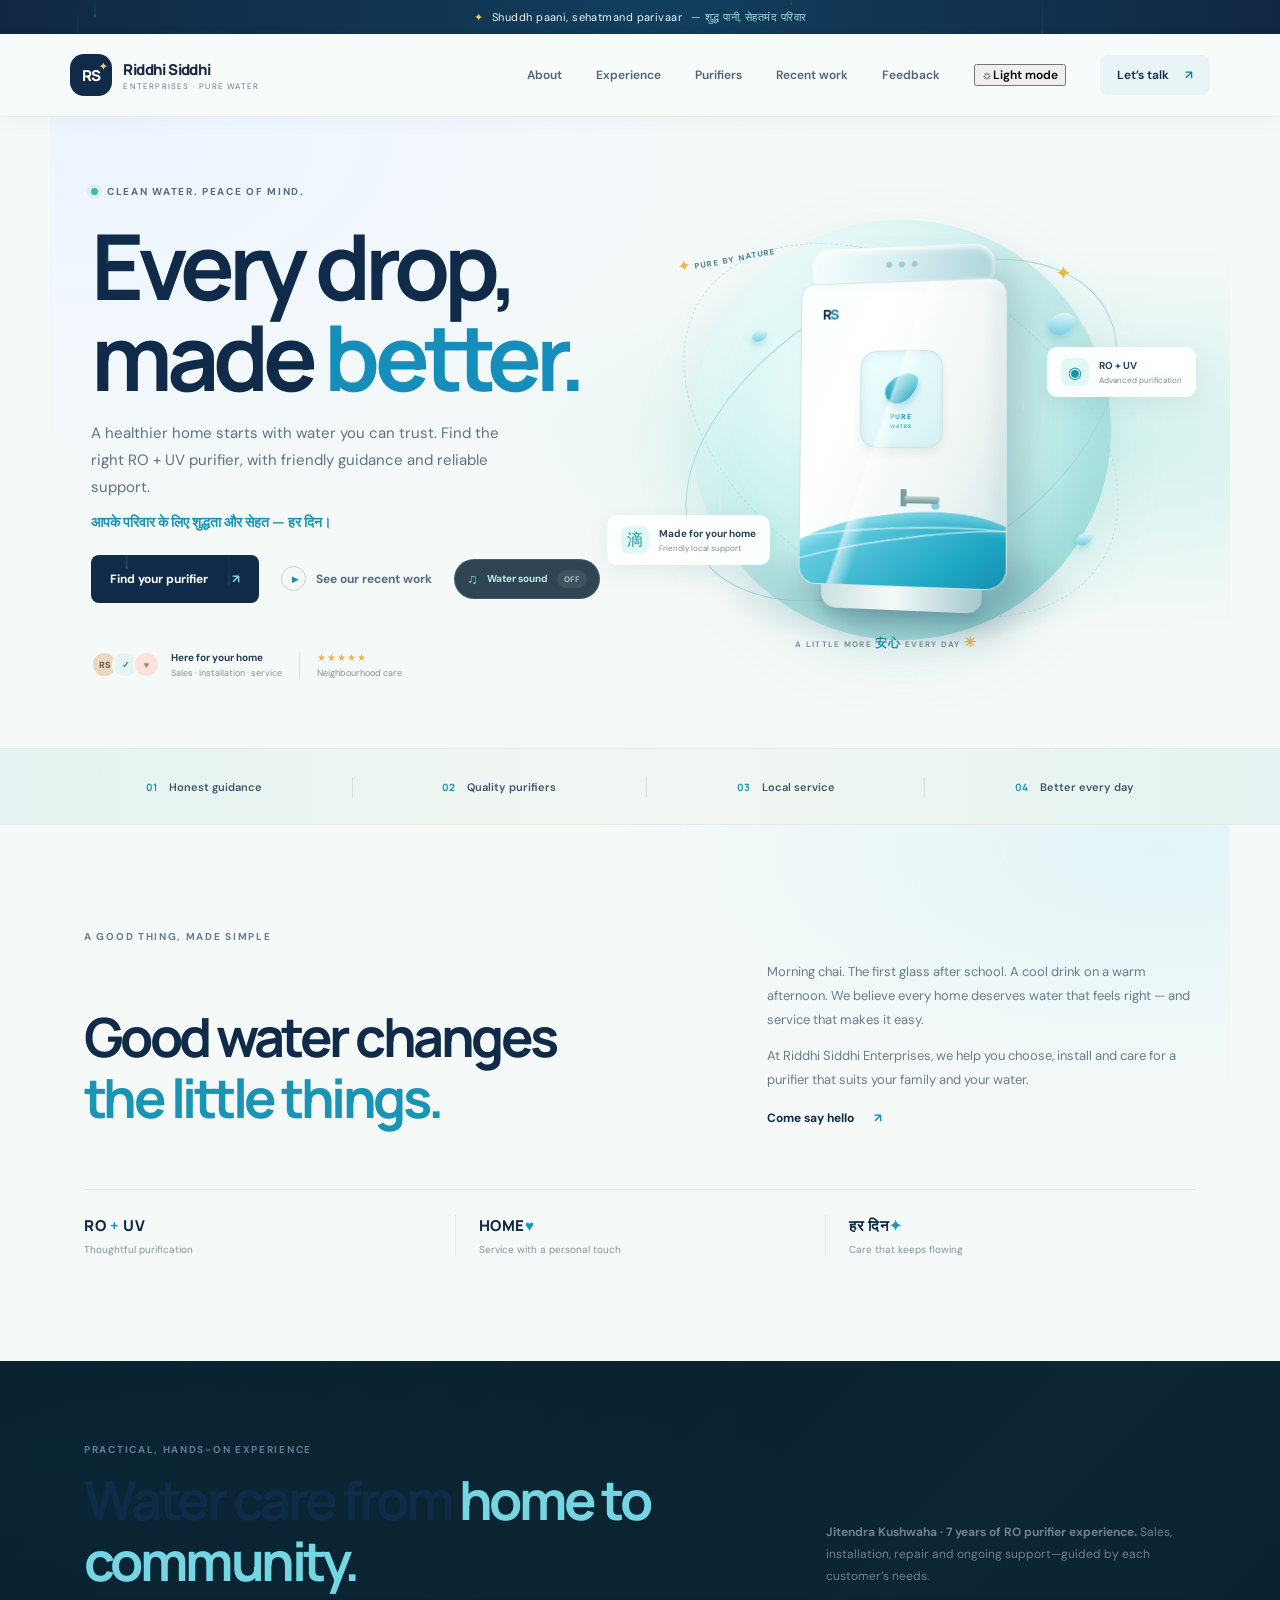
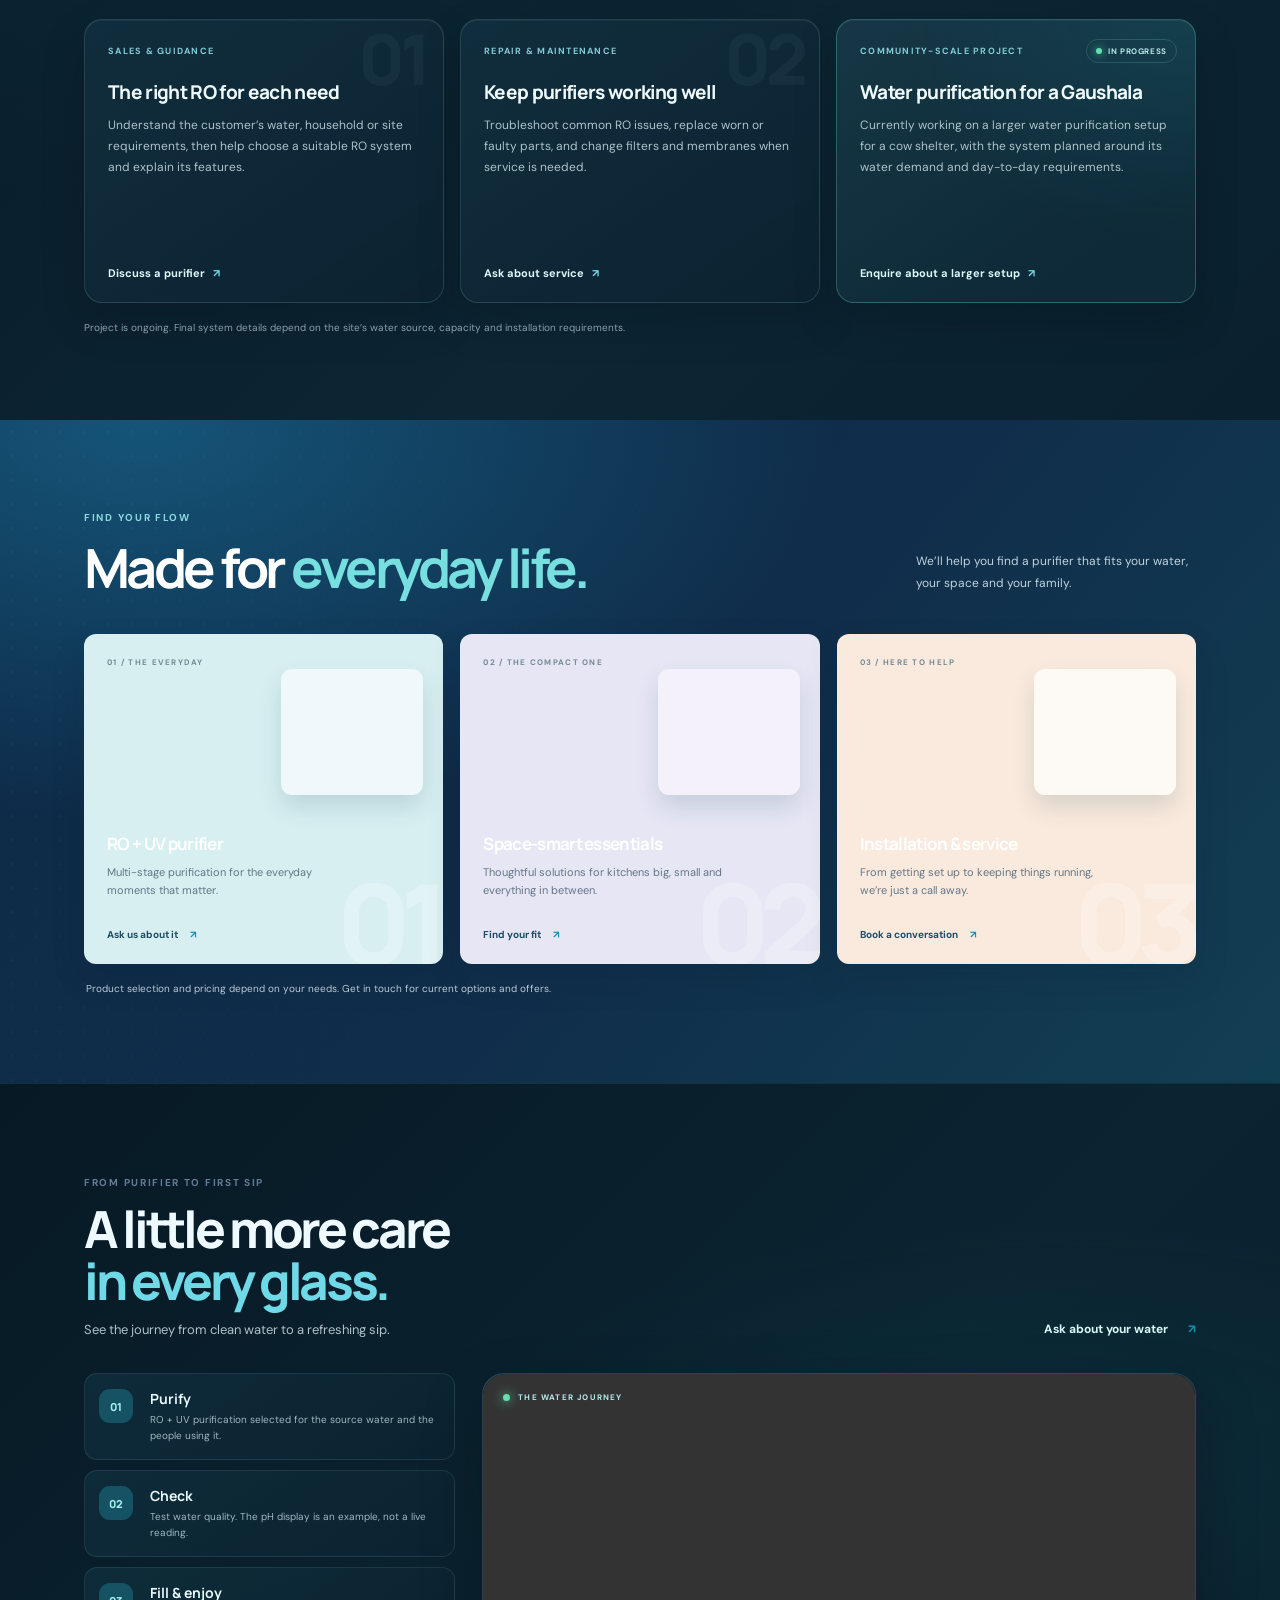
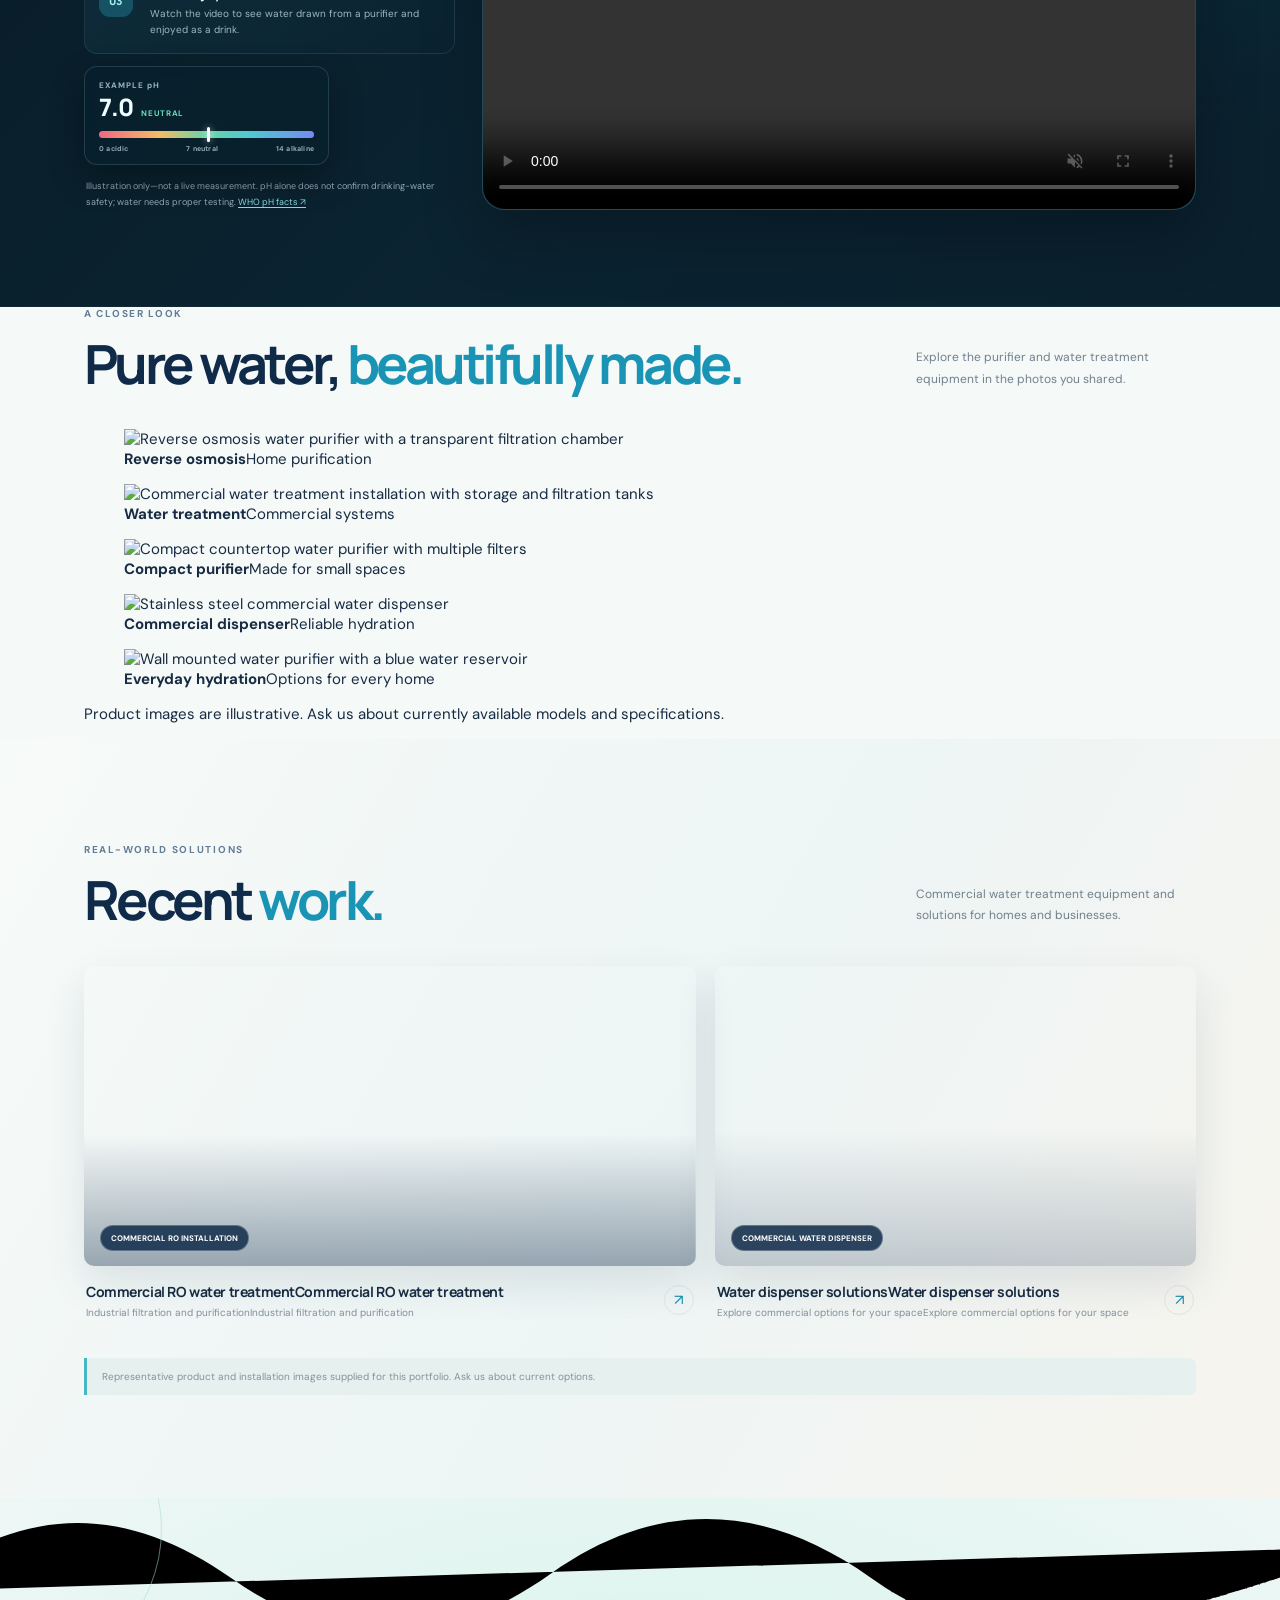
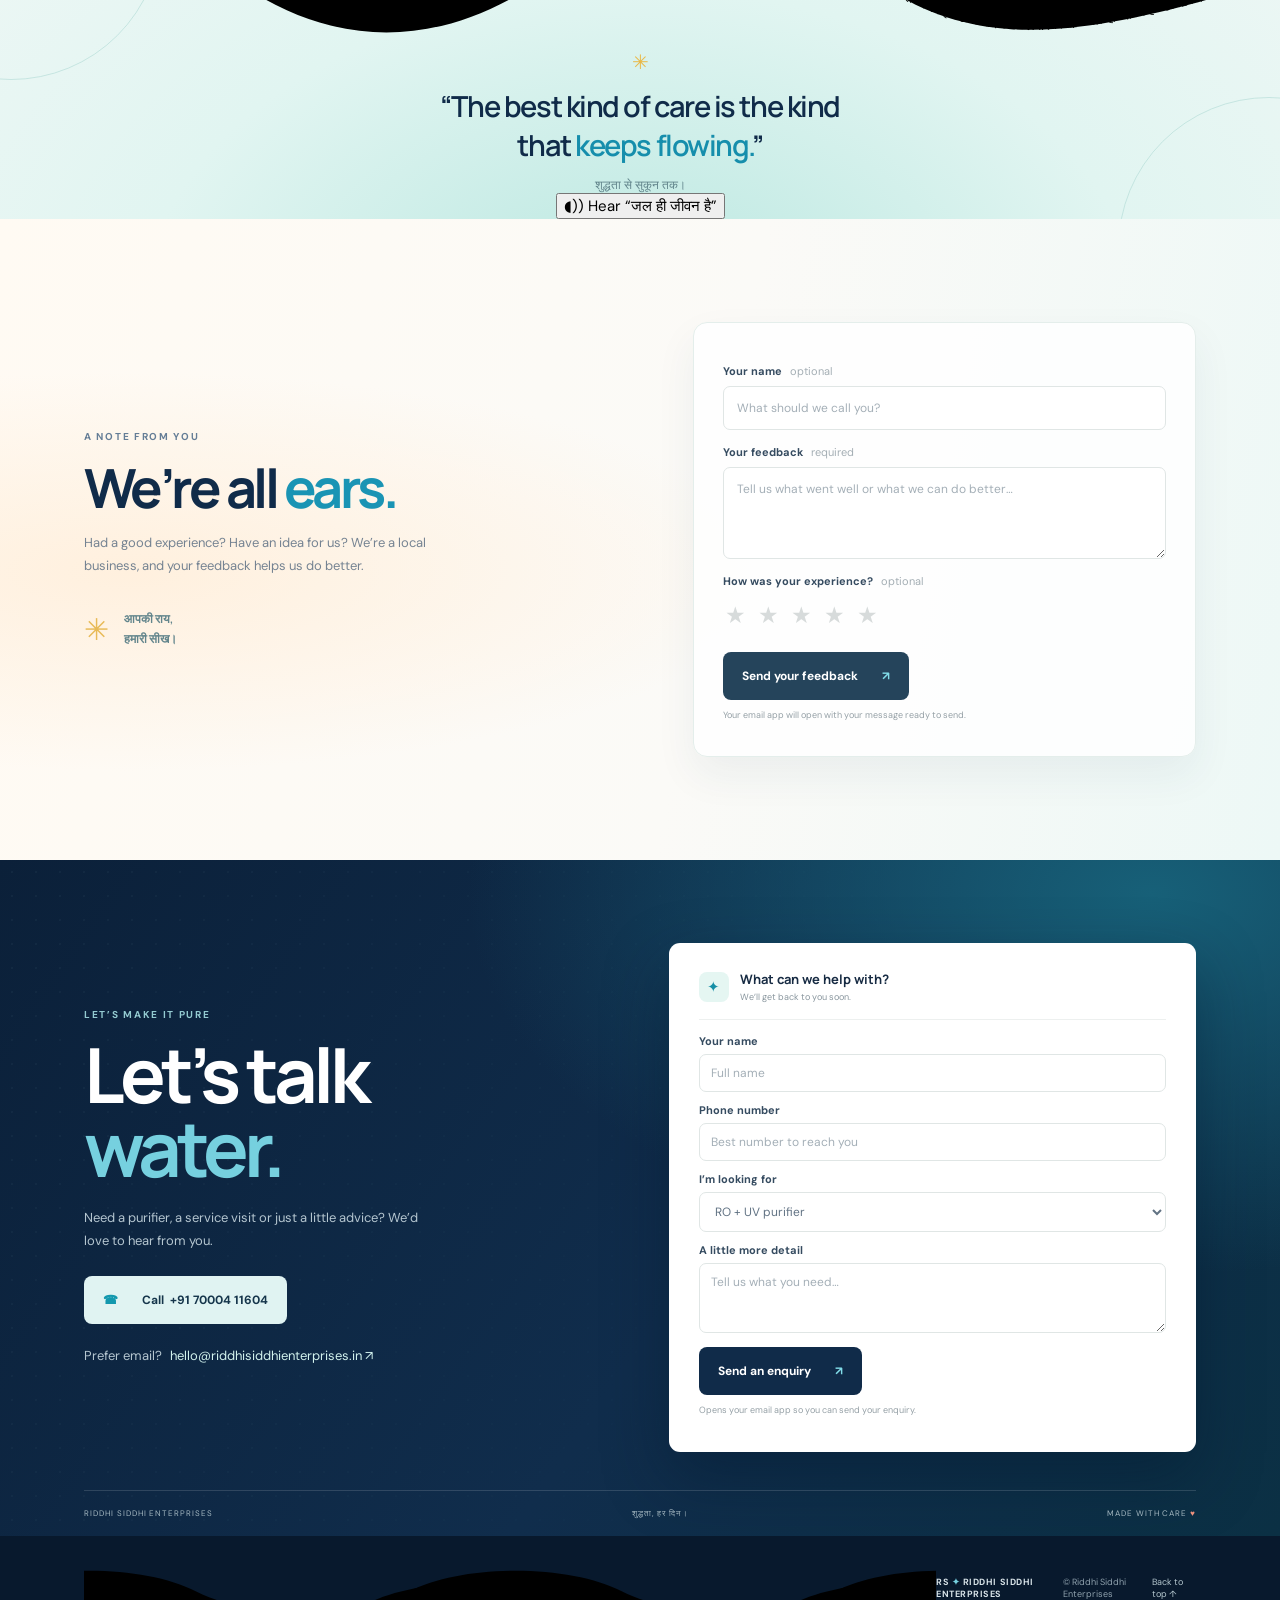
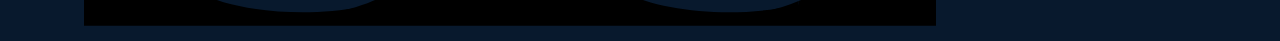
==== commit 344ed258: "message: Updated full ui" ====
--- a/index.html
+++ b/index.html
@@ -37,12 +37,12 @@
   </header>
   <main>
     <section class="hero section-wrap" id="home">
-      <div class="hero-copy"><div class="eyebrow"><span class="live-dot"></span> CLEAN WATER. PEACE OF MIND.</div><h1>Every drop,<br>made <span class="blue-text">better.</span></h1><p class="hero-sub">A healthier home starts with water you can trust. Find the right RO + UV purifier, with friendly guidance and reliable support.</p><p class="hindi-line">आपके परिवार के लिए शुद्धता और सेहत — हर दिन।</p><div class="hero-actions"><a class="button button-primary" href="#contact">Find your purifier <span>↗</span></a><a class="button button-quiet" href="#work"><span class="play-icon">▶</span> See our recent work</a><button class="sound-toggle" type="button" aria-label="Turn on gentle water ambience" aria-pressed="false"><span class="sound-icon" aria-hidden="true">♫</span><span class="sound-label">Water ambience</span><span class="sound-state">Off</span></button></div><div class="hero-proof"><div class="avatar-stack"><span>RS</span><span>✓</span><span>♥</span></div><div><strong>Here for your home</strong><small>Sales · installation · service</small></div><div class="proof-divider"></div><div class="proof-stars">★★★★★<small>Neighbourhood care</small></div></div></div>
+      <div class="hero-copy"><div class="eyebrow"><span class="live-dot"></span> CLEAN WATER. PEACE OF MIND.</div><h1>Every drop,<br>made <span class="blue-text">better.</span></h1><p class="hero-sub">A healthier home starts with water you can trust. Find the right RO + UV purifier, with friendly guidance and reliable support.</p><p class="hindi-line">आपके परिवार के लिए शुद्धता और सेहत — हर दिन।</p><div class="hero-actions"><a class="button button-primary" href="#contact">Find your purifier <span>↗</span></a><a class="button button-quiet" href="#work"><span class="play-icon">▶</span> See our recent work</a><button class="sound-toggle" type="button" aria-label="Turn on water stream sound" aria-pressed="false"><span class="sound-icon" aria-hidden="true">♫</span><span class="sound-label">Water sound</span><span class="sound-state">Off</span></button></div><div class="hero-proof"><div class="avatar-stack"><span>RS</span><span>✓</span><span>♥</span></div><div><strong>Here for your home</strong><small>Sales · installation · service</small></div><div class="proof-divider"></div><div class="proof-stars">★★★★★<small>Neighbourhood care</small></div></div></div>
       <div class="hero-art" aria-label="Three-dimensional illustration of a modern water purifier"><canvas id="purifier-canvas" aria-hidden="true"></canvas><div class="art-orbit orbit-one"></div><div class="art-orbit orbit-two"></div><div class="art-label label-top"><span>✦</span> PURE BY NATURE</div><div class="water-drop drop-one"></div><div class="water-drop drop-two"></div><div class="water-drop drop-three"></div><div class="purifier"><div class="purifier-top"><i></i><i></i><i></i></div><div class="purifier-face"><div class="purifier-brand">R<span>S</span></div><div class="purifier-screen"><span></span><b>PURE</b><small>WATER</small></div><div class="purifier-wave"></div><div class="purifier-tap"><span></span></div></div><div class="purifier-base"></div></div><div class="art-chip chip-one"><span class="chip-icon">◉</span><span><b>RO + UV</b><small>Advanced purification</small></span></div><div class="art-chip chip-two"><span class="chip-icon">滴</span><span><b>Made for your home</b><small>Friendly local support</small></span></div><div class="art-label label-bottom">A LITTLE MORE <b>安心</b> EVERY DAY <span>✳</span></div><div class="art-shine">✦</div></div>
     </section>
     <section class="trust-strip"><div><span>01</span> Honest guidance</div><i></i><div><span>02</span> Quality purifiers</div><i></i><div><span>03</span> Local service</div><i></i><div><span>04</span> Better every day</div></section>
     <section class="intro section-wrap" id="about"><div class="section-kicker">A GOOD THING, MADE SIMPLE</div><div class="intro-grid"><h2>Good water changes<br><span>the little things.</span></h2><div class="intro-copy"><p>Morning chai. The first glass after school. A cool drink on a warm afternoon. We believe every home deserves water that feels right — and service that makes it easy.</p><p>At Riddhi Siddhi Enterprises, we help you choose, install and care for a purifier that suits your family and your water.</p><a class="text-link" href="#contact">Come say hello <span>↗</span></a></div></div><div class="stat-row"><div><b>RO <span>+</span> UV</b><small>Thoughtful purification</small></div><div><b>HOME<span>♥</span></b><small>Service with a personal touch</small></div><div><b>हर दिन<span>✦</span></b><small>Care that keeps flowing</small></div></div></section>
-    <section class="experience-section section-wrap" id="experience" aria-labelledby="experience-title"><div class="section-heading"><div><div class="section-kicker">PRACTICAL, HANDS-ON EXPERIENCE</div><h2 id="experience-title">Water care from <span>home to community.</span></h2></div><p>Sales, repair and ongoing support for RO water purifiers—guided by each customer’s needs.</p></div><div class="experience-grid"><article class="experience-card"><span class="experience-icon" aria-hidden="true">01</span><div class="experience-label">SALES & GUIDANCE</div><h3>The right RO for each need</h3><p>Understand the customer’s water, household or site requirements, then help choose a suitable RO system and explain its features.</p><a href="#contact">Discuss a purifier <span>↗</span></a></article><article class="experience-card"><span class="experience-icon" aria-hidden="true">02</span><div class="experience-label">REPAIR & MAINTENANCE</div><h3>Keep purifiers working well</h3><p>Troubleshoot common RO issues, replace worn or faulty parts, and change filters and membranes when service is needed.</p><a href="#contact">Ask about service <span>↗</span></a></article><article class="experience-card experience-project"><span class="project-status"><i></i> IN PROGRESS</span><div class="experience-label">COMMUNITY-SCALE PROJECT</div><h3>Water purification for a Gaushala</h3><p>Currently working on a larger water purification setup for a cow shelter, with the system planned around its water demand and day-to-day requirements.</p><a href="#contact">Enquire about a larger setup <span>↗</span></a></article></div><p class="experience-note">Project is ongoing. Final system details depend on the site’s water source, capacity and installation requirements.</p></section>
+    <section class="experience-section section-wrap" id="experience" aria-labelledby="experience-title"><div class="section-heading"><div><div class="section-kicker">PRACTICAL, HANDS-ON EXPERIENCE</div><h2 id="experience-title">Water care from <span>home to community.</span></h2></div><p><strong>Jitendra Kushwaha · 7 years of RO purifier experience.</strong> Sales, installation, repair and ongoing support—guided by each customer’s needs.</p></div><div class="experience-grid"><article class="experience-card"><span class="experience-icon" aria-hidden="true">01</span><div class="experience-label">SALES & GUIDANCE</div><h3>The right RO for each need</h3><p>Understand the customer’s water, household or site requirements, then help choose a suitable RO system and explain its features.</p><a href="#contact">Discuss a purifier <span>↗</span></a></article><article class="experience-card"><span class="experience-icon" aria-hidden="true">02</span><div class="experience-label">REPAIR & MAINTENANCE</div><h3>Keep purifiers working well</h3><p>Troubleshoot common RO issues, replace worn or faulty parts, and change filters and membranes when service is needed.</p><a href="#contact">Ask about service <span>↗</span></a></article><article class="experience-card experience-project"><span class="project-status"><i></i> IN PROGRESS</span><div class="experience-label">COMMUNITY-SCALE PROJECT</div><h3>Water purification for a Gaushala</h3><p>Currently working on a larger water purification setup for a cow shelter, with the system planned around its water demand and day-to-day requirements.</p><a href="#contact">Enquire about a larger setup <span>↗</span></a></article></div><p class="experience-note">Project is ongoing. Final system details depend on the site’s water source, capacity and installation requirements.</p></section>
     <section class="product-section" id="products"><div class="section-wrap"><div class="section-heading"><div><div class="section-kicker">FIND YOUR FLOW</div><h2>Made for <span>everyday life.</span></h2></div><p>We’ll help you find a purifier that fits your water, your space and your family.</p></div><div class="product-grid"><article class="product-card card-blue"><div class="product-number">01 / THE EVERYDAY</div><div class="mini-purifier mini-blue"><span>RS</span><i></i><b>PURE</b></div><h3>RO + UV purifier</h3><p>Multi-stage purification for the everyday moments that matter.</p><a href="#contact" class="card-link">Ask us about it <span>↗</span></a><div class="card-watermark">01</div></article><article class="product-card card-lilac"><div class="product-number">02 / THE COMPACT ONE</div><div class="mini-purifier mini-lilac"><span>RS</span><i></i><b>PURE</b></div><h3>Space-smart essentials</h3><p>Thoughtful solutions for kitchens big, small and everything in between.</p><a href="#contact" class="card-link">Find your fit <span>↗</span></a><div class="card-watermark">02</div></article><article class="product-card card-peach"><div class="product-number">03 / HERE TO HELP</div><div class="service-art"><div>↻</div><span>CARE<br>THAT<br>FLOWS</span><i>✦</i></div><h3>Installation & service</h3><p>From getting set up to keeping things running, we’re just a call away.</p><a href="#contact" class="card-link">Book a conversation <span>↗</span></a><div class="card-watermark">03</div></article></div><p class="product-note">Product selection and pricing depend on your needs. Get in touch for current options and offers.</p></div></section>
     <section class="image-river section-wrap" aria-labelledby="gallery-title"><div class="section-heading"><div><div class="section-kicker">A CLOSER LOOK</div><h2 id="gallery-title">Pure water, <span>beautifully made.</span></h2></div><p>Explore the purifier and water treatment equipment in the photos you shared.</p></div><div class="image-river-track"><figure class="river-card"><img src="images/img1.jpeg" alt="Reverse osmosis water purifier with a transparent filtration chamber" loading="lazy"><figcaption><b>Reverse osmosis</b><span>Home purification</span></figcaption></figure><figure class="river-card"><img src="images/img2.jpeg" alt="Commercial water treatment installation with storage and filtration tanks" loading="lazy"><figcaption><b>Water treatment</b><span>Commercial systems</span></figcaption></figure><figure class="river-card"><img src="images/img3.jpeg" alt="Compact countertop water purifier with multiple filters" loading="lazy"><figcaption><b>Compact purifier</b><span>Made for small spaces</span></figcaption></figure><figure class="river-card"><img src="images/img4.jpeg" alt="Stainless steel commercial water dispenser" loading="lazy"><figcaption><b>Commercial dispenser</b><span>Reliable hydration</span></figcaption></figure><figure class="river-card"><img src="images/img5.jpeg" alt="Wall mounted water purifier with a blue water reservoir" loading="lazy"><figcaption><b>Everyday hydration</b><span>Options for every home</span></figcaption></figure></div><p class="gallery-note">Product images are illustrative. Ask us about currently available models and specifications.</p></section>    <section class="work-section section-wrap" id="work"><div class="section-heading"><div><div class="section-kicker">REAL-WORLD SOLUTIONS</div><h2>Recent <span>work.</span></h2></div><p>Commercial water treatment equipment and solutions for homes and businesses.</p></div><div class="work-grid"><article class="work-card work-large"><div class="work-image work-kitchen"><div class="scene-window"></div><div class="scene-counter"></div><div class="scene-plant">✿</div><div class="scene-purifier"><span>RS</span><i></i><small>PURE</small></div><div class="work-tag">HOME INSTALLATION</div></div><div class="work-caption"><div><h3>Commercial RO water treatment</h3><p>Industrial filtration and purification</p></div><span class="work-arrow">↗</span></div></article><article class="work-card"><div class="work-image work-family"><div class="sun-circle"></div><div class="person person-a"></div><div class="person person-b"></div><div class="person person-c"></div><div class="glass">◡</div><div class="work-tag">EVERYDAY GOODNESS</div><span class="family-note">घर का<br>शुद्ध पानी <b>♡</b></span></div><div class="work-caption"><div><h3>Water dispenser solutions</h3><p>Explore commercial options for your space</p></div><span class="work-arrow">↗</span></div></article></div><div class="work-disclaimer">Representative product and installation images supplied for this portfolio. Ask us about current options.</div></section>
     <section class="quote-band"><svg class="quote-river" viewBox="0 0 1440 170" preserveAspectRatio="none" aria-hidden="true"><defs><path id="quote-snake-path" d="M-100 105 C20 5 140 5 260 90 S500 170 620 85 S860 5 980 90 S1220 170 1540 55" /></defs><path class="quote-current" d="M-100 105 C20 5 140 5 260 90 S500 170 620 85 S860 5 980 90 S1220 170 1540 55"/><text><textPath href="#quote-snake-path">जल ही जीवन है · JAL HI JEEVAN HAI · जल ही जीवन है · JAL HI JEEVAN HAI · <animate attributeName="startOffset" from="100%" to="-100%" dur="22s" repeatCount="indefinite"/></textPath></text></svg><span class="quote-spark">✳</span><p>“The best kind of care is the kind<br>that <em>keeps flowing.</em>”</p><span class="quote-hindi">शुद्धता से सुकून तक।</span><button class="voice-toggle" type="button"><span aria-hidden="true">◖))</span> Hear “जल ही जीवन है”</button><span class="voice-status" aria-live="polite"></span></section>
--- a/styles.css
+++ b/styles.css
@@ -3,7 +3,7 @@
 @media(max-width:900px){.site-header{padding:0 5vw}.nav-links{gap:18px}.hero{grid-template-columns:1fr 1fr;padding-left:5vw;padding-right:5vw}.hero-art{transform:scale(.86);transform-origin:center}.hero-copy{padding-left:0}.trust-strip{gap:4vw}.feedback{gap:50px}.contact-grid{gap:38px 55px}}
 @media(max-width:680px){html{scroll-padding-top:72px}.announcement{font-size:9px;height:31px}.announcement-hindi{display:none}.site-header{height:68px}.menu-toggle{display:flex;border:0;background:#eaf3f2;border-radius:8px;width:39px;height:39px;align-items:center;justify-content:center;flex-direction:column;gap:5px;z-index:22}.menu-toggle span{width:17px;height:2px;background:var(--navy);transition:transform .2s}.menu-toggle[aria-expanded=true] span:first-child{transform:translateY(3.5px) rotate(45deg)}.menu-toggle[aria-expanded=true] span:last-child{transform:translateY(-3.5px) rotate(-45deg)}.nav-links{position:fixed;top:99px;left:0;right:0;padding:16px 6vw 24px;background:var(--cream);display:flex;flex-direction:column;align-items:stretch;gap:0;box-shadow:0 13px 20px #10274416;transform:translateY(-150%);transition:transform .25s;z-index:19}.nav-links.is-open{transform:translateY(0)}.nav-links>a:not(.nav-cta){padding:15px 4px;border-bottom:1px solid var(--line)}.nav-cta{margin-top:13px;text-align:center}.section-wrap{padding-left:23px;padding-right:23px}.hero{display:flex;flex-direction:column;align-items:stretch;padding-top:43px;padding-bottom:20px;min-height:unset}.hero-copy{padding:0 2px}.eyebrow{font-size:9px}h1{font-size:66px;margin:17px 0 16px}.hero-sub{font-size:13px;max-width:400px}.hindi-line{font-size:12px}.hero-actions{gap:12px}.button{font-size:11px;padding:0 14px;gap:14px}.button-quiet{font-size:10px}.hero-proof{margin-top:28px}.hero-art{height:420px;transform:scale(.83);transform-origin:top center;margin:25px 0 -55px}.hero-art:before{width:370px;height:370px}.purifier{transform:scale(.9) perspective(750px) rotateY(-10deg) rotateX(2deg)}.chip-one{right:-5px}.chip-two{left:-7px}.label-top{left:8%}.trust-strip{overflow:auto;justify-content:flex-start;padding:19px 23px;gap:22px;min-height:67px}.trust-strip div{font-size:9px}.trust-strip div span{margin-right:5px}.trust-strip i{height:15px}.intro{padding-top:71px;padding-bottom:72px}.intro-grid{grid-template-columns:1fr;gap:19px;margin-top:15px}.intro h2,.section-heading h2,.feedback h2{font-size:39px}.intro-copy p{font-size:12px}.stat-row{margin-top:37px;padding-top:20px}.stat-row>div{padding-left:12px}.stat-row b{font-size:12px}.stat-row small{font-size:8px;line-height:1.5}.product-section{padding:68px 0}.section-heading{display:block;margin-bottom:25px}.section-heading>p{margin-top:14px;font-size:11px}.product-grid{grid-template-columns:1fr;gap:12px}.product-card{height:282px}.product-card h3{margin-top:132px}.product-card p{max-width:260px}.mini-purifier{transform:scale(.85) rotate(7deg);transform-origin:top right;right:42px;top:30px}.mini-lilac{right:53px;top:41px}.service-art{transform:scale(.84);transform-origin:top right;right:37px;top:36px}.work-section{padding-top:72px;padding-bottom:70px}.work-grid{grid-template-columns:1fr;gap:7px}.work-image{height:270px}.work-caption{padding:13px 1px}.work-disclaimer{line-height:1.6}.quote-band{min-height:225px}.quote-band p{font-size:24px}.feedback{padding-top:73px;padding-bottom:70px;grid-template-columns:1fr;gap:27px}.feedback-decoration{display:none}.feedback-form label{margin-top:12px}.contact-section{padding-top:65px}.contact-grid{grid-template-columns:1fr;gap:28px}.contact-section h2{font-size:59px}.contact-section>div>div:first-child>p{margin:14px 0}.contact-form{padding:22px 20px}.contact-footer{grid-column:1;gap:12px;font-size:7px;letter-spacing:.04em}.site-footer{padding:15px 22px;gap:8px;flex-wrap:wrap}.site-footer>span{order:3;width:100%;text-align:center}.footer-brand{font-size:8px}}
 @media(prefers-reduced-motion:reduce){*,*:before,*:after{scroll-behavior:auto!important;transition:none!important}}
-#purifier-canvas{position:absolute;inset:0;width:100%;height:100%;z-index:3;pointer-events:none}.hero-art.has-three-scene>.purifier{visibility:hidden}.hero-art.has-three-scene>.water-drop,.hero-art.has-three-scene>.art-orbit{visibility:hidden}
+#purifier-canvas{position:absolute;inset:0;width:100%;height:100%;z-index:3;pointer-events:none}.hero-art.has-three-scene>.purifier{visibility:hidden}.hero-art.has-three-scene>.water-drop{visibility:hidden}
 @media(max-width:680px){#purifier-canvas{inset:0}.hero-art.has-three-scene>.purifier{visibility:hidden}}
 
 /* Uploaded product photography and a brighter, more layered page palette. */
@@ -61,3 +61,12 @@
 .work-large .work-caption h3,.work-grid>.work-card:not(.work-large) .work-caption h3{font-size:14px}
 .work-large .work-caption p,.work-grid>.work-card:not(.work-large) .work-caption p{font-size:10px}
 .work-caption h3:after,.work-caption p:after{content:none}
+.sound-toggle{display:inline-flex;align-items:center;gap:9px;min-height:40px;padding:0 12px;border:1px solid #9be9ec26;border-radius:999px;background:#0c2638d9;color:#c6e8ec;font-size:10px;font-weight:700;white-space:nowrap;cursor:pointer;transition:background .2s,border-color .2s,transform .2s,box-shadow .2s}
+.hero-actions{flex-wrap:wrap}
+.sound-toggle:hover{transform:translateY(-1px);border-color:#70d7e96b}
+.sound-toggle:focus-visible{outline:3px solid #70d7e9;outline-offset:3px}
+.sound-icon{display:grid;place-items:center;color:#70d7e9;font-size:14px}
+.sound-state{padding:4px 7px;border-radius:999px;background:#ffffff12;color:#a8bdc6;font-size:8px;text-transform:uppercase}
+.sound-toggle[aria-pressed="true"] .sound-state{background:#70d7e921;color:#83e2d0}
+@media(max-width:760px){.hero-actions{flex-wrap:wrap;gap:10px}.sound-toggle{min-height:38px}.hero-actions .button-primary{min-width:170px}}
+@media(max-width:390px){.sound-toggle{font-size:9px;padding-inline:10px}.hero-actions .button-primary{min-width:0}}
--- a/water-story.css
+++ b/water-story.css
@@ -16,8 +16,9 @@
 .water-story-steps .story-ph-card{position:relative;left:auto;bottom:auto;width:auto;max-width:245px;margin-top:2px}
 .water-story-stage{position:relative;min-width:0;min-height:410px;overflow:hidden;border:1px solid #a4e6eb29;border-radius:22px;background:radial-gradient(ellipse at 57% 35%,#12667b8a 0,transparent 45%),radial-gradient(ellipse at 72% 92%,#0f536a80,transparent 55%),linear-gradient(145deg,#0d3040,#0a202e 75%);box-shadow:inset 0 1px #ffffff0d,0 25px 60px #01091052}
 .water-story-stage:before{content:"";position:absolute;inset:0;pointer-events:none;opacity:.4;background-image:radial-gradient(#d9ffff20 1px,transparent 1px);background-size:21px 21px;mask-image:linear-gradient(130deg,#0008,transparent 78%)}
-#water-story-canvas{position:absolute;inset:0;z-index:1;width:100%;height:100%}
-.story-stage-label,.story-ph-card,.story-scene-caption,.story-scene-fallback{position:absolute;z-index:2}
+.water-story-video{position:absolute;inset:0;z-index:1;display:block;width:100%;height:100%;border-radius:inherit;background:#071925;object-fit:contain;object-position:center}
+.water-video-stage{isolation:isolate}
+.story-stage-label,.story-ph-card,.story-scene-caption{position:absolute;z-index:2}
 .story-stage-label{top:18px;left:20px;display:flex;align-items:center;gap:8px;color:#b2e8e9;font-size:8px;font-weight:800;letter-spacing:.15em}
 .story-live-dot{width:7px;height:7px;border-radius:50%;background:#63e1b0;box-shadow:0 0 11px #63e1b0}
 .story-ph-card{left:19px;bottom:20px;width:158px;padding:13px 14px 11px;border:1px solid #a8edf028;border-radius:13px;background:#08202de8;box-shadow:0 14px 32px #02090d65;backdrop-filter:blur(12px)}
@@ -29,11 +30,7 @@
 .ph-range{display:flex;justify-content:space-between;color:#90adb4;font-size:7px;font-weight:700;letter-spacing:.03em}
 .story-scene-caption{right:20px;bottom:25px;color:#c0dadd;font-size:9px;font-weight:700;letter-spacing:.08em}
 .story-scene-caption span{margin:0 7px;color:#5bd1dc}
-.story-scene-fallback{inset:0;display:none;align-items:center;justify-content:center;flex-direction:column;gap:10px;color:#def7f7;font:700 14px var(--display)}
-.story-scene-fallback span{display:grid;place-items:center;width:68px;height:68px;border-radius:50%;background:#135166;font-size:34px;box-shadow:0 0 40px #40d2dd36}
-.water-story-stage.water-scene-failed #water-story-canvas{display:none}
-.water-story-stage.water-scene-failed .story-scene-fallback{display:flex}
-:root[data-theme="light"] .water-story{background:radial-gradient(ellipse at 82% 48%,#bce6e627,transparent 42%),linear-gradient(135deg,#f3f9f7,#e8f3f1 57%,#f4f7f2);border-color:#1b75850d}
+:root[data-theme="light"] .water-story{background:radial-gradient(ellipse 46% 100% at 0% 50%,#d8eff6a8,transparent 100%),radial-gradient(ellipse 46% 100% at 100% 50%,#d8eff6a8,transparent 100%),linear-gradient(90deg,#edf7fa 0%,#f9fcfd 28%,#fff 50%,#f9fcfd 72%,#edf7fa 100%);border-color:#1b75850d}
 :root[data-theme="light"] .water-story-heading h2{color:#102b49}
 :root[data-theme="light"] .water-story-heading h2 span{color:#168eaa!important}
 :root[data-theme="light"] .water-story-heading p{color:#71808d}
@@ -44,7 +41,7 @@
 :root[data-theme="light"] .water-story-steps article p{color:#687d88}
 :root[data-theme="light"] .ph-note{color:#74878e}
 :root[data-theme="light"] .ph-note a{color:#137b90}
-:root[data-theme="light"] .water-story-stage{border-color:#5aabb433;background:radial-gradient(ellipse at 57% 35%,#a8dfdf 0,transparent 46%),radial-gradient(ellipse at 72% 92%,#badfdf,transparent 55%),linear-gradient(145deg,#e3f3f0,#d9eceb 75%);box-shadow:inset 0 1px #ffffffc9,0 25px 60px #173a4b18}
+:root[data-theme="light"] .water-story-stage{border-color:#5aabb433;background:radial-gradient(ellipse 48% 100% at 0% 50%,#ccebf2b3,transparent 100%),radial-gradient(ellipse 48% 100% at 100% 50%,#ccebf2b3,transparent 100%),linear-gradient(90deg,#e7f4f7 0%,#f8fcfd 30%,#fff 50%,#f8fcfd 70%,#e7f4f7 100%);box-shadow:inset 0 1px #ffffffc9,0 25px 60px #173a4b18}
 :root[data-theme="light"] .water-story-stage:before{opacity:.3;background-image:radial-gradient(#12617018 1px,transparent 1px)}
 :root[data-theme="light"] .story-stage-label{color:#397983}
 :root[data-theme="light"] .story-ph-card{background:#f7ffffe8;border-color:#287f8d24;box-shadow:0 14px 32px #173a4b1c}
--- a/light-theme.css
+++ b/light-theme.css
@@ -0,0 +1,34 @@
+:root[data-theme="light"]{color-scheme:light;--navy:#102b49;--ink:#172b43;--muted:#68788c;--blue:#087fae;--cyan:#55cada;--cream:#f5f9f8;--line:#dfe9e8}
+:root[data-theme="light"] body{background:linear-gradient(90deg,#d5edf6 0%,#eff8fb 22%,#fff 50%,#eff8fb 78%,#d5edf6 100%);color:#172b43}
+:root[data-theme="light"] body:before{display:none}
+:root[data-theme="light"] h1,:root[data-theme="light"] h2{color:#102b49}
+:root[data-theme="light"] .announcement{background:linear-gradient(90deg,#102744,#123e5d 52%,#102744);color:#eaf7fa}
+:root[data-theme="light"] .site-header{background:#f7fbf9ed;border-color:#10274414;box-shadow:0 5px 22px #183e4a08}
+:root[data-theme="light"] .brand-copy strong{color:#172b43}:root[data-theme="light"] .brand-copy small{color:#68788c}:root[data-theme="light"] .brand-mark{background:#102744}
+:root[data-theme="light"] .nav-links{color:#52647a}:root[data-theme="light"] .nav-links>a:not(.nav-cta):hover{color:#087fae}:root[data-theme="light"] .nav-links a[aria-current=location]{color:#087fae}
+:root[data-theme="light"] .nav-cta{background:#e8f4f5;color:#102b49;border-color:transparent}:root[data-theme="light"] .menu-toggle{background:#eaf3f2;border-color:transparent}:root[data-theme="light"] .menu-toggle span{background:#102744}
+:root[data-theme="light"] .theme-toggle{background:#edf4f3;border-color:#d7e4e3;color:#23455a}:root[data-theme="light"] .theme-toggle:hover{background:#deefed}:root[data-theme="light"] .theme-icon{color:#168eac}
+:root[data-theme="light"] .hero{background:radial-gradient(ellipse 47% 110% at 0% 50%,#c9eaf5a8 0,transparent 100%),radial-gradient(ellipse 47% 110% at 100% 50%,#c9eaf5a8 0,transparent 100%),linear-gradient(90deg,#e3f2f7 0%,#f5fafc 27%,#fff 50%,#f5fafc 73%,#e3f2f7 100%)}
+:root[data-theme="light"] .hero-copy,:root[data-theme="light"] .hero-proof{color:#263c55}:root[data-theme="light"] .eyebrow{color:#526c83}:root[data-theme="light"] .hero-sub{color:#627187}:root[data-theme="light"] .hindi-line{color:#1795b6}:root[data-theme="light"] .hero-proof strong{color:#263c55}:root[data-theme="light"] .hero-proof small{color:#84909c}:root[data-theme="light"] .avatar-stack span{border-color:#f5f9f8}:root[data-theme="light"] .proof-divider{background:#d9dedf}:root[data-theme="light"] .button-primary{background:#102744;color:#fff}:root[data-theme="light"] .button-quiet{color:#586c80}:root[data-theme="light"] .play-icon{border-color:#c5d1d7;color:#148ab3}
+:root[data-theme="light"] .hero-art:before{background:radial-gradient(circle at 50% 46%,#ffffff 0,#f1fbfd 42%,#c7e8f1 100%);box-shadow:inset -20px -25px 55px #6ebcc322,inset 18px 20px 40px #fff9,0 20px 60px #61adbf26}
+:root[data-theme="light"] .hero-art:after{background:radial-gradient(ellipse,#174b6245,transparent 67%)}:root[data-theme="light"] .art-orbit{border-color:#a4d7d5}:root[data-theme="light"] .art-label{color:#42838d}:root[data-theme="light"] .label-bottom{color:#75939a}
+:root[data-theme="light"] .art-chip{background:#fffffff0;border-color:transparent;box-shadow:0 8px 24px #20576815}:root[data-theme="light"] .art-chip b{color:#27445a}:root[data-theme="light"] .art-chip small{color:#7b8c96}:root[data-theme="light"] .chip-icon{background:#e2f8f5;color:#1496a7}
+:root[data-theme="light"] .trust-strip{background:linear-gradient(90deg,#e4f3f1,#f2f6f2 50%,#e4f3f1);border-color:#e7e9e5;color:#41576b}:root[data-theme="light"] .trust-strip i{background:#d6deda}
+:root[data-theme="light"] .intro{background:radial-gradient(ellipse at 94% 5%,#e3f4f7 0,transparent 36%)}:root[data-theme="light"] .intro h2,:root[data-theme="light"] .section-heading h2,:root[data-theme="light"] .feedback h2{color:#102b49}:root[data-theme="light"] .intro-copy p,:root[data-theme="light"] .section-heading>p,:root[data-theme="light"] .feedback-copy>p{color:#71808d}:root[data-theme="light"] .section-kicker{color:#647d96}:root[data-theme="light"] .stat-row,:root[data-theme="light"] .stat-row>div{border-color:#e7e9e7}:root[data-theme="light"] .stat-row b{color:#102b49}:root[data-theme="light"] .stat-row small{color:#87939b}:root[data-theme="light"] .text-link{color:#102b49}
+:root[data-theme="light"] .product-section{background:radial-gradient(ellipse at 11% 0%,#e0f1ee 0,transparent 43%),linear-gradient(130deg,#eff6f5,#e6f0f0 55%,#e8f2f0);border-color:#dce9e8;color:#172b43}
+:root[data-theme="light"] .product-section:before{opacity:.18}:root[data-theme="light"] .product-section .section-heading h2,:root[data-theme="light"] .product-section .section-heading h2 span{color:#102b49}:root[data-theme="light"] .product-section .section-heading h2 span{color:#168eaa}:root[data-theme="light"] .product-section .section-kicker{color:#647d96}:root[data-theme="light"] .product-section .section-heading>p,:root[data-theme="light"] .product-section .product-note{color:#71808d}
+:root[data-theme="light"] .product-card{background:linear-gradient(145deg,#f7ffff,#e1f1ef 72%,#d9ecea);border-color:#fff;box-shadow:0 15px 34px #163d4d1c,inset 0 1px #fff}
+:root[data-theme="light"] .card-blue{background:linear-gradient(145deg,#e4f7f8,#cde9eb)}:root[data-theme="light"] .card-lilac{background:linear-gradient(145deg,#f0effc,#dedff1)}:root[data-theme="light"] .card-peach{background:linear-gradient(145deg,#fff2e7,#f4ddca)}
+:root[data-theme="light"] .product-card:hover{border-color:#9bdde1;box-shadow:0 23px 42px #163d4d29}:root[data-theme="light"] .product-number{color:#748995}:root[data-theme="light"] .product-card h3{color:#172b43}:root[data-theme="light"] .product-card p{color:#647686}:root[data-theme="light"] .card-link{color:#1d4d65}:root[data-theme="light"] .card-watermark{color:#ffffff40}
+:root[data-theme="light"] .work-section:before{background:linear-gradient(120deg,#f7faf8,#edf5f5 52%,#f7f4ee)}:root[data-theme="light"] .work-image{border-color:#ffffff;box-shadow:0 18px 40px #173a4b1c}:root[data-theme="light"] .work-card:hover .work-image{box-shadow:0 25px 50px #173a4b2b}:root[data-theme="light"] .work-tag{background:#ffffffdf;color:#506673;border-color:#ffffffb0}:root[data-theme="light"] .work-kitchen .work-tag,:root[data-theme="light"] .work-family .work-tag{background:#102b49d9;color:#fff;border-color:#ffffff45}:root[data-theme="light"] .work-caption h3{color:#172b43}:root[data-theme="light"] .work-caption p,:root[data-theme="light"] .work-disclaimer{color:#83909b}:root[data-theme="light"] .work-arrow{border-color:#e0e5e5;color:#148cae}:root[data-theme="light"] .work-disclaimer{background:#e5f0ef;border-left-color:#46b8c3}
+:root[data-theme="light"] .quote-band{background:radial-gradient(ellipse at 50% 130%,#b9e7e0,#e1f5f1 55%,#eef7f5);border-color:transparent}:root[data-theme="light"] .quote-band:before,:root[data-theme="light"] .quote-band:after{border-color:#a9d7d2}:root[data-theme="light"] .quote-band p{color:#102b49}:root[data-theme="light"] .quote-band em{color:#168eac}:root[data-theme="light"] .quote-hindi{color:#60838a}
+:root[data-theme="light"] .feedback:before{background:radial-gradient(ellipse at 10% 55%,#fff0de 0,transparent 40%),linear-gradient(100deg,#fffaf3,#fbfaf7 55%,#edf8f6)}
+:root[data-theme="light"] .feedback-form,:root[data-theme="light"] .contact-form{background:#fff;border-color:#e4eeeb;box-shadow:0 18px 42px #23475b10}:root[data-theme="light"] .feedback-form label,:root[data-theme="light"] .contact-form label,:root[data-theme="light"] .rating-label{color:#354b60}:root[data-theme="light"] .feedback-form label span,:root[data-theme="light"] .rating-label span{color:#a4aeb4}:root[data-theme="light"] .feedback-form input,:root[data-theme="light"] .feedback-form textarea,:root[data-theme="light"] .contact-form input,:root[data-theme="light"] .contact-form textarea,:root[data-theme="light"] .contact-form select{background:#fff;border-color:#e0e6e5;color:#172b43}:root[data-theme="light"] .feedback-form input::placeholder,:root[data-theme="light"] .feedback-form textarea::placeholder,:root[data-theme="light"] .contact-form input::placeholder,:root[data-theme="light"] .contact-form textarea::placeholder{color:#a4afb7}:root[data-theme="light"] .form-hint{color:#95a0a6}:root[data-theme="light"] .form-status{color:#18859a}:root[data-theme="light"] .rating button{color:#d7dbdb}:root[data-theme="light"] .rating button:hover,:root[data-theme="light"] .rating button.selected{color:#eab949}:root[data-theme="light"] .button-dark{background:#25445b;color:#fff}
+:root[data-theme="light"] .contact-section{background:radial-gradient(ellipse at 90% 5%,#d2eff0 0,transparent 42%),linear-gradient(125deg,#e6f3f4,#d8ebee 56%,#e1f1ee);border-color:#d2e5e7}:root[data-theme="light"] .contact-section:before{opacity:.12}:root[data-theme="light"] .contact-section .section-kicker{color:#4d8290}:root[data-theme="light"] .contact-section h2{color:#102b49}:root[data-theme="light"] .contact-section h2 span{color:#168eac}:root[data-theme="light"] .contact-section>div>div:first-child>p{color:#627988}:root[data-theme="light"] .button-light{background:#102744;color:#fff}:root[data-theme="light"] .contact-alt{color:#718a96}:root[data-theme="light"] .contact-alt a{color:#167f8b}:root[data-theme="light"] .contact-form-head{border-color:#edf0ef}:root[data-theme="light"] .contact-form-head b{color:#172b43}:root[data-theme="light"] .contact-form-head small{color:#89969e}:root[data-theme="light"] .contact-form-head>span{background:#e5f6f2;color:#168fa6}:root[data-theme="light"] .contact-footer{border-color:#10274422;color:#627988}
+:root[data-theme="light"] .site-footer{background:#102744;color:#aabec8;border-color:#102744}:root[data-theme="light"] .footer-brand{color:#d8e3e8}
+:root[data-theme="light"] .sound-toggle{color:#245267;background:#ffffffc9;border-color:#a9d7e2;box-shadow:0 8px 24px #29627a16}
+:root[data-theme="light"] .sound-toggle:hover,:root[data-theme="light"] .sound-toggle[aria-pressed="true"]{background:#e5f6fb;border-color:#73c5d8;box-shadow:0 9px 26px #29627a24}
+:root[data-theme="light"] .sound-icon{color:#1389a8}
+:root[data-theme="light"] .sound-state{background:#e4f0f2;color:#66808b}
+:root[data-theme="light"] .sound-toggle[aria-pressed="true"] .sound-state{background:#d4f2e8;color:#247b66}
+@media(max-width:680px){:root[data-theme="light"] .site-header{background:#f7fbf9ed}:root[data-theme="light"] .nav-links{background:#f7fbf9;border-color:#10274418;box-shadow:0 13px 20px #10274416}:root[data-theme="light"] .nav-links>a:not(.nav-cta){color:#52647a;border-color:#e7e9e7}:root[data-theme="light"] .theme-toggle{background:transparent;border:0;color:#23455a}:root[data-theme="light"] .hero{background:radial-gradient(ellipse 100% 55% at 0% 50%,#d8eff6a8,transparent 100%),radial-gradient(ellipse 100% 55% at 100% 50%,#d8eff6a8,transparent 100%),linear-gradient(90deg,#edf7fa,#fff 50%,#edf7fa)}:root[data-theme="light"] .trust-strip{background:linear-gradient(90deg,#e4f3f1,#f2f6f2 50%,#e4f3f1)}:root[data-theme="light"] .contact-section{background:linear-gradient(125deg,#e6f3f4,#d8ebee 56%,#e1f1ee)}}
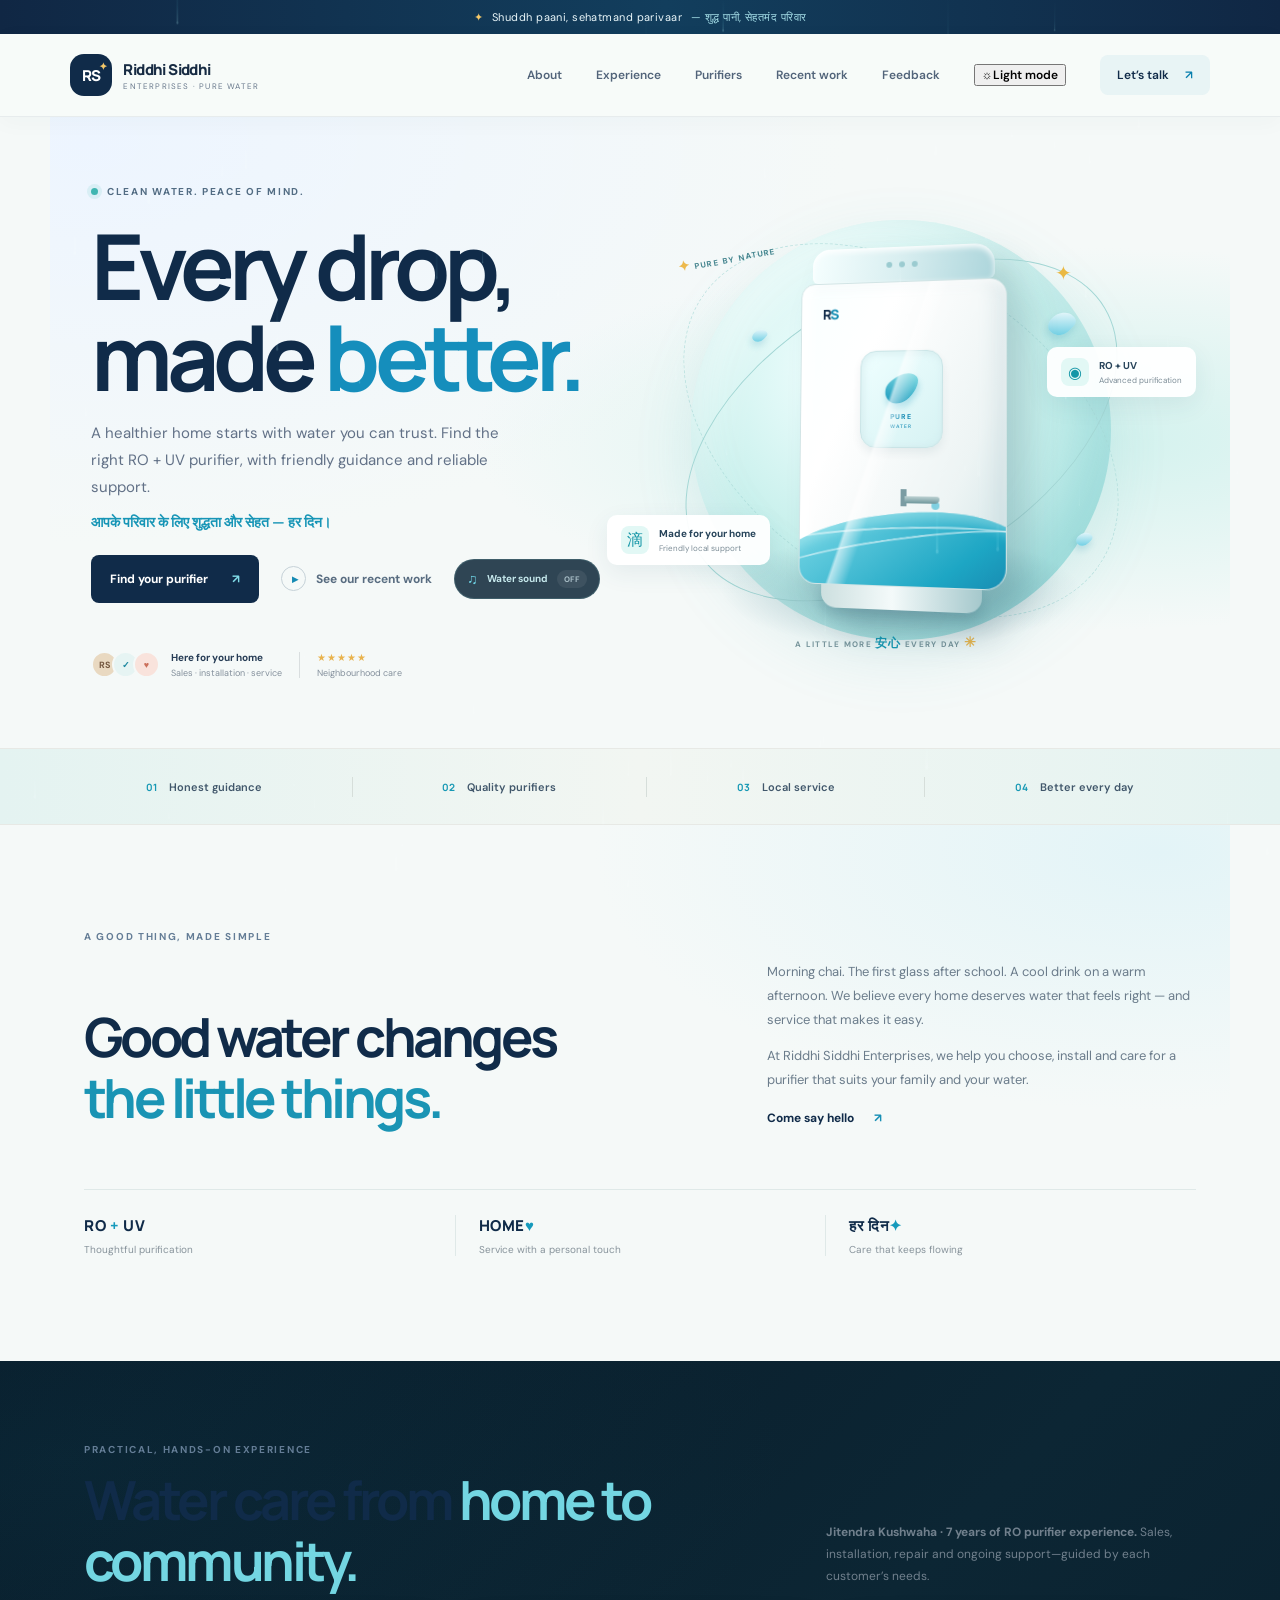
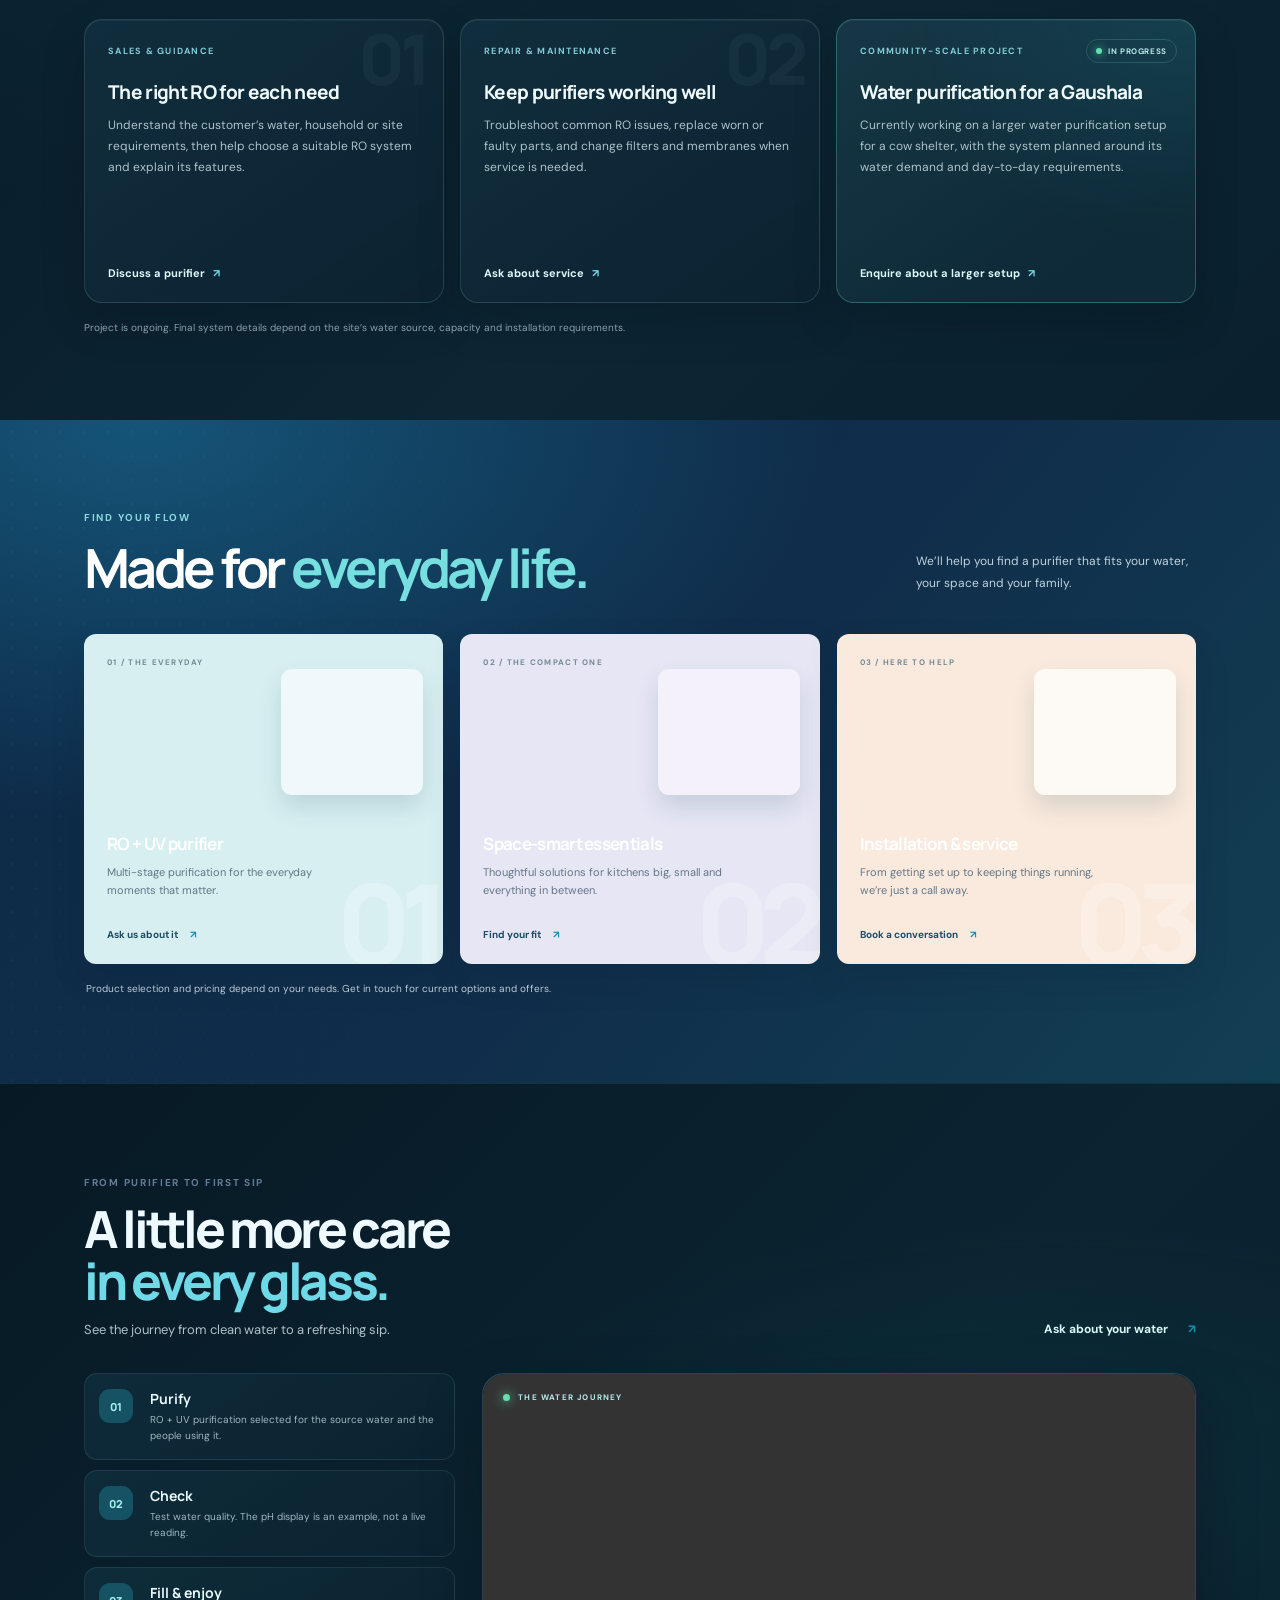
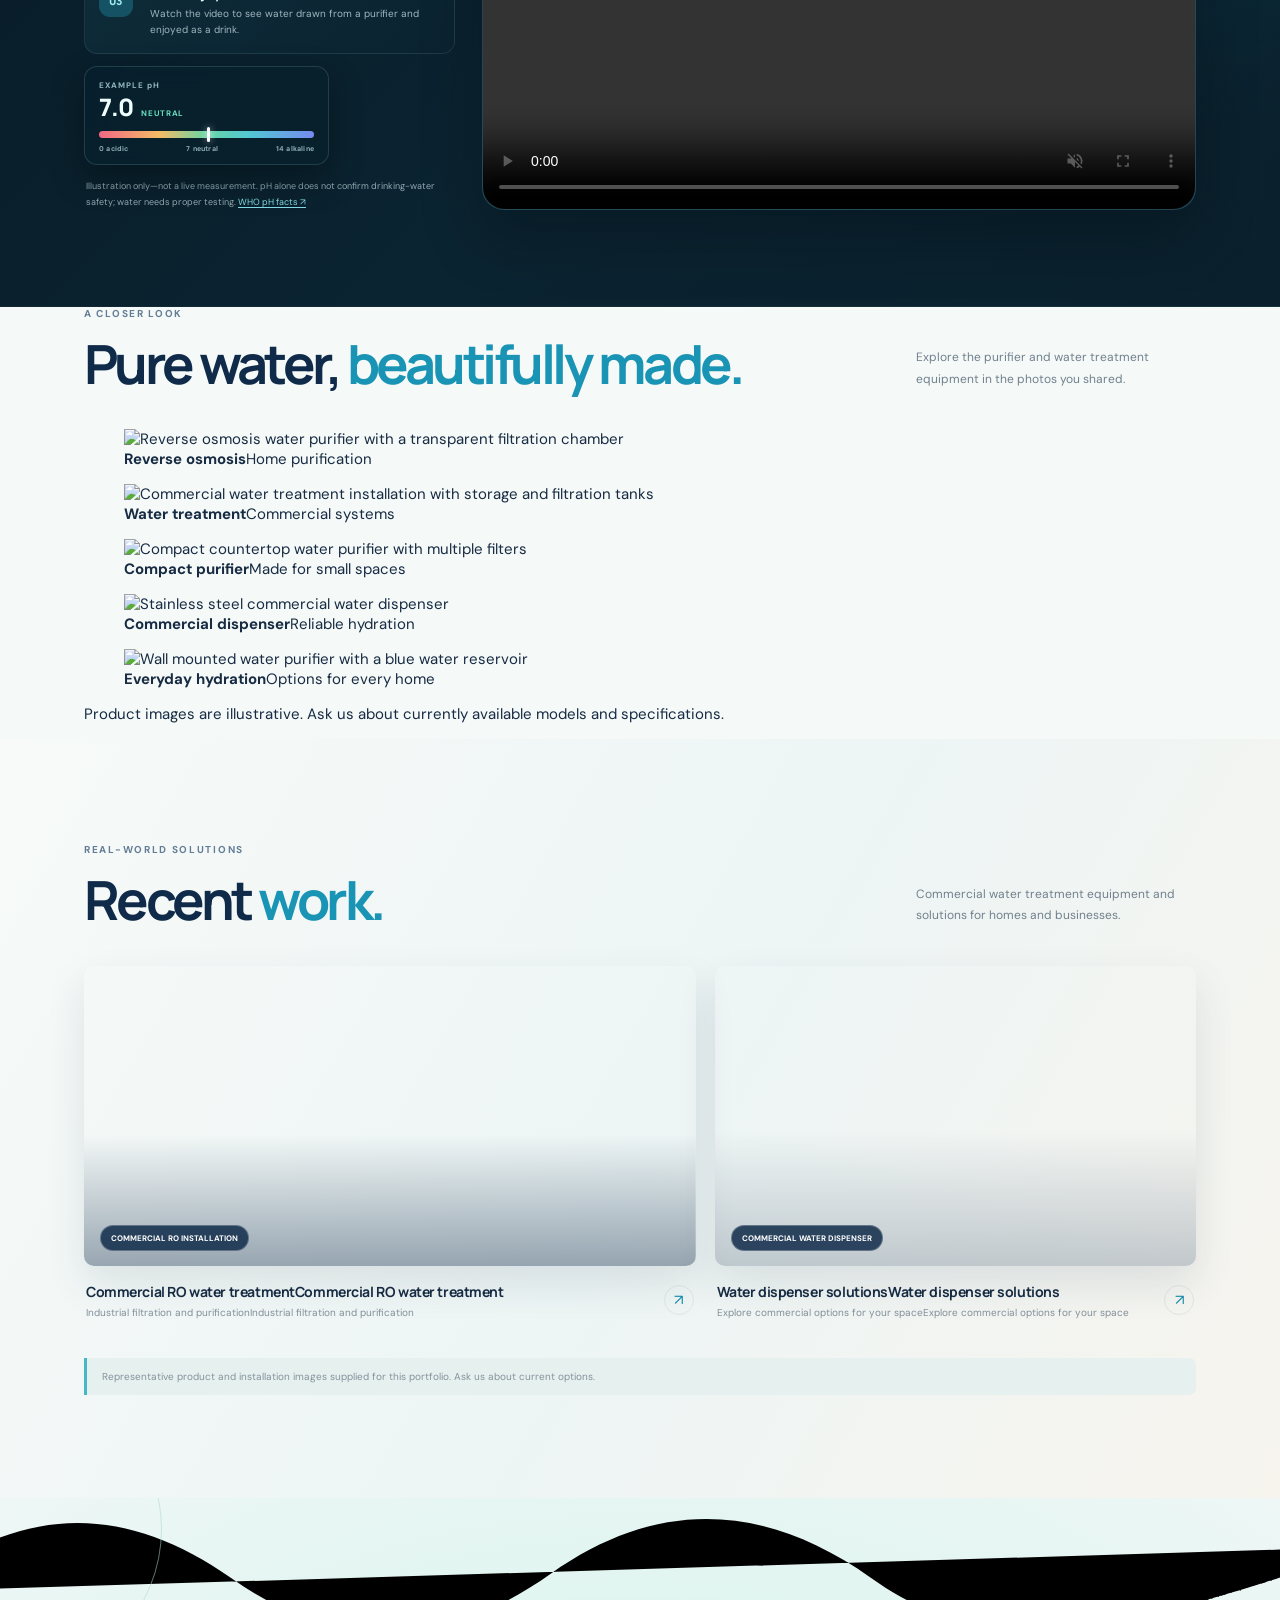
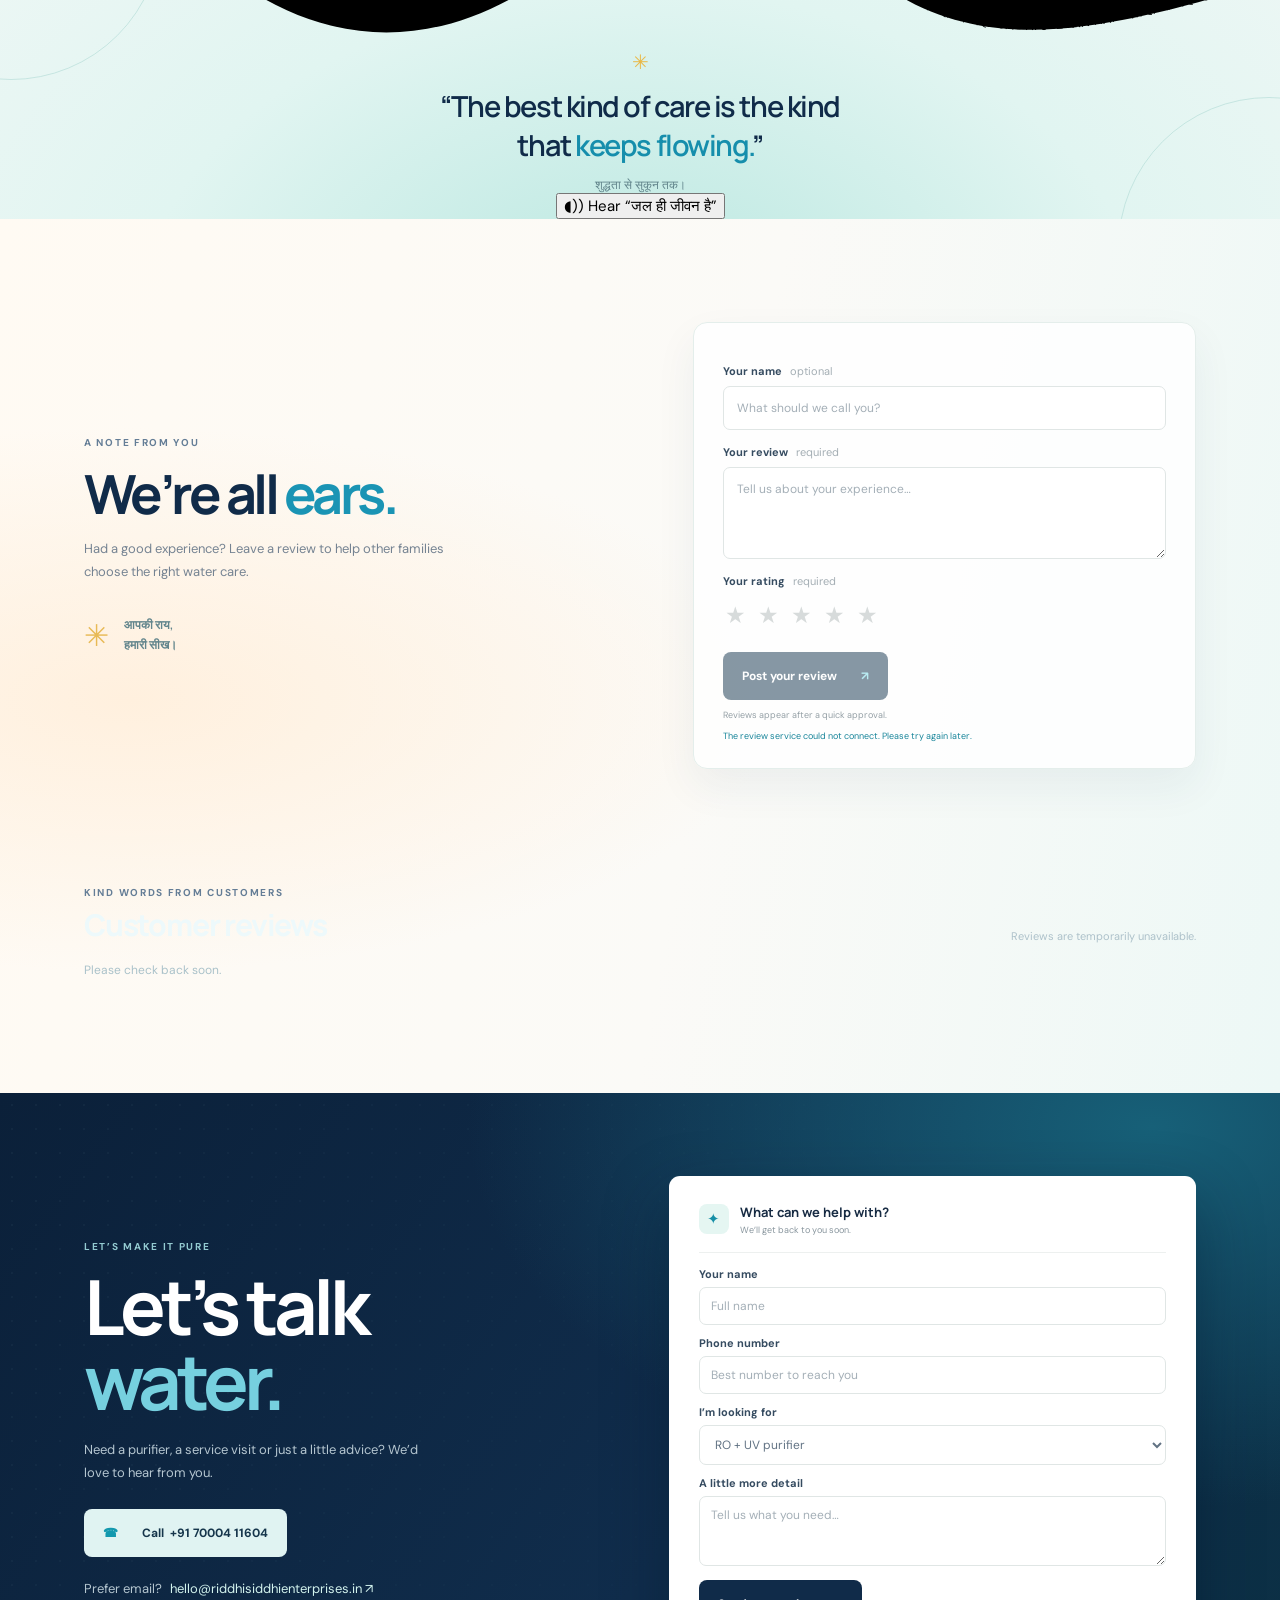
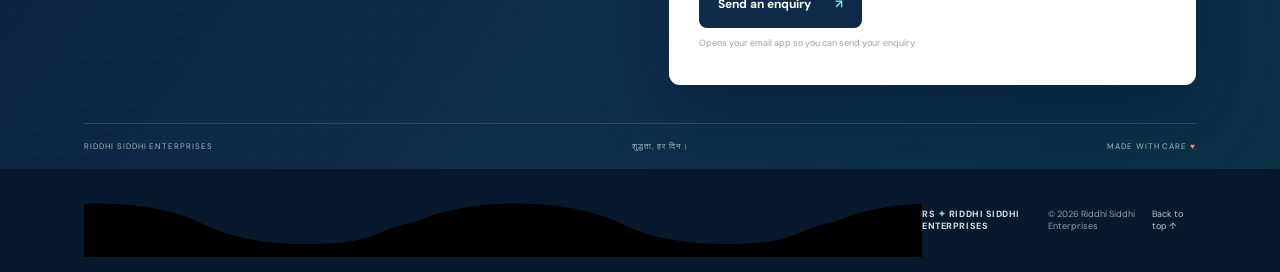
==== commit 2a9df5a7: "full projected upgrated  the automation added online db added for feedback" ====
--- a/index.html
+++ b/index.html
@@ -24,6 +24,7 @@
   <script type="module" src="water-story.js"></script>
   <script type="module" src="nav-scene.js"></script>
   <script src="script.js" defer></script>
+  <script type="module" src="reviews.js"></script>
   <script src="ambience.js" defer></script>
   <script src="rain.js" defer></script>
 </head>
@@ -46,7 +47,7 @@
     <section class="product-section" id="products"><div class="section-wrap"><div class="section-heading"><div><div class="section-kicker">FIND YOUR FLOW</div><h2>Made for <span>everyday life.</span></h2></div><p>We’ll help you find a purifier that fits your water, your space and your family.</p></div><div class="product-grid"><article class="product-card card-blue"><div class="product-number">01 / THE EVERYDAY</div><div class="mini-purifier mini-blue"><span>RS</span><i></i><b>PURE</b></div><h3>RO + UV purifier</h3><p>Multi-stage purification for the everyday moments that matter.</p><a href="#contact" class="card-link">Ask us about it <span>↗</span></a><div class="card-watermark">01</div></article><article class="product-card card-lilac"><div class="product-number">02 / THE COMPACT ONE</div><div class="mini-purifier mini-lilac"><span>RS</span><i></i><b>PURE</b></div><h3>Space-smart essentials</h3><p>Thoughtful solutions for kitchens big, small and everything in between.</p><a href="#contact" class="card-link">Find your fit <span>↗</span></a><div class="card-watermark">02</div></article><article class="product-card card-peach"><div class="product-number">03 / HERE TO HELP</div><div class="service-art"><div>↻</div><span>CARE<br>THAT<br>FLOWS</span><i>✦</i></div><h3>Installation & service</h3><p>From getting set up to keeping things running, we’re just a call away.</p><a href="#contact" class="card-link">Book a conversation <span>↗</span></a><div class="card-watermark">03</div></article></div><p class="product-note">Product selection and pricing depend on your needs. Get in touch for current options and offers.</p></div></section>
     <section class="image-river section-wrap" aria-labelledby="gallery-title"><div class="section-heading"><div><div class="section-kicker">A CLOSER LOOK</div><h2 id="gallery-title">Pure water, <span>beautifully made.</span></h2></div><p>Explore the purifier and water treatment equipment in the photos you shared.</p></div><div class="image-river-track"><figure class="river-card"><img src="images/img1.jpeg" alt="Reverse osmosis water purifier with a transparent filtration chamber" loading="lazy"><figcaption><b>Reverse osmosis</b><span>Home purification</span></figcaption></figure><figure class="river-card"><img src="images/img2.jpeg" alt="Commercial water treatment installation with storage and filtration tanks" loading="lazy"><figcaption><b>Water treatment</b><span>Commercial systems</span></figcaption></figure><figure class="river-card"><img src="images/img3.jpeg" alt="Compact countertop water purifier with multiple filters" loading="lazy"><figcaption><b>Compact purifier</b><span>Made for small spaces</span></figcaption></figure><figure class="river-card"><img src="images/img4.jpeg" alt="Stainless steel commercial water dispenser" loading="lazy"><figcaption><b>Commercial dispenser</b><span>Reliable hydration</span></figcaption></figure><figure class="river-card"><img src="images/img5.jpeg" alt="Wall mounted water purifier with a blue water reservoir" loading="lazy"><figcaption><b>Everyday hydration</b><span>Options for every home</span></figcaption></figure></div><p class="gallery-note">Product images are illustrative. Ask us about currently available models and specifications.</p></section>    <section class="work-section section-wrap" id="work"><div class="section-heading"><div><div class="section-kicker">REAL-WORLD SOLUTIONS</div><h2>Recent <span>work.</span></h2></div><p>Commercial water treatment equipment and solutions for homes and businesses.</p></div><div class="work-grid"><article class="work-card work-large"><div class="work-image work-kitchen"><div class="scene-window"></div><div class="scene-counter"></div><div class="scene-plant">✿</div><div class="scene-purifier"><span>RS</span><i></i><small>PURE</small></div><div class="work-tag">HOME INSTALLATION</div></div><div class="work-caption"><div><h3>Commercial RO water treatment</h3><p>Industrial filtration and purification</p></div><span class="work-arrow">↗</span></div></article><article class="work-card"><div class="work-image work-family"><div class="sun-circle"></div><div class="person person-a"></div><div class="person person-b"></div><div class="person person-c"></div><div class="glass">◡</div><div class="work-tag">EVERYDAY GOODNESS</div><span class="family-note">घर का<br>शुद्ध पानी <b>♡</b></span></div><div class="work-caption"><div><h3>Water dispenser solutions</h3><p>Explore commercial options for your space</p></div><span class="work-arrow">↗</span></div></article></div><div class="work-disclaimer">Representative product and installation images supplied for this portfolio. Ask us about current options.</div></section>
     <section class="quote-band"><svg class="quote-river" viewBox="0 0 1440 170" preserveAspectRatio="none" aria-hidden="true"><defs><path id="quote-snake-path" d="M-100 105 C20 5 140 5 260 90 S500 170 620 85 S860 5 980 90 S1220 170 1540 55" /></defs><path class="quote-current" d="M-100 105 C20 5 140 5 260 90 S500 170 620 85 S860 5 980 90 S1220 170 1540 55"/><text><textPath href="#quote-snake-path">जल ही जीवन है · JAL HI JEEVAN HAI · जल ही जीवन है · JAL HI JEEVAN HAI · <animate attributeName="startOffset" from="100%" to="-100%" dur="22s" repeatCount="indefinite"/></textPath></text></svg><span class="quote-spark">✳</span><p>“The best kind of care is the kind<br>that <em>keeps flowing.</em>”</p><span class="quote-hindi">शुद्धता से सुकून तक।</span><button class="voice-toggle" type="button"><span aria-hidden="true">◖))</span> Hear “जल ही जीवन है”</button><span class="voice-status" aria-live="polite"></span></section>
-    <section class="feedback section-wrap" id="feedback"><div class="feedback-copy"><div class="section-kicker">A NOTE FROM YOU</div><h2>We’re all <span>ears.</span></h2><p>Had a good experience? Have an idea for us? We’re a local business, and your feedback helps us do better.</p><div class="feedback-decoration">✳ <span>आपकी राय,<br>हमारी सीख।</span></div></div><form class="feedback-form email-form" data-form="feedback"><label for="feedback-name">Your name <span>optional</span></label><input id="feedback-name" name="name" autocomplete="name" placeholder="What should we call you?" maxlength="80"><label for="feedback-message">Your feedback <span>required</span></label><textarea id="feedback-message" name="message" required maxlength="1200" rows="4" placeholder="Tell us what went well or what we can do better…"></textarea><div class="rating-label">How was your experience? <span>optional</span></div><div class="rating" role="radiogroup" aria-label="Rate your experience"><button type="button" data-rating="1" aria-label="1 star">★</button><button type="button" data-rating="2" aria-label="2 stars">★</button><button type="button" data-rating="3" aria-label="3 stars">★</button><button type="button" data-rating="4" aria-label="4 stars">★</button><button type="button" data-rating="5" aria-label="5 stars">★</button></div><input type="hidden" name="rating" value=""><button class="button button-dark form-submit" type="submit">Send your feedback <span>↗</span></button><p class="form-hint">Your email app will open with your message ready to send.</p><p class="form-status" aria-live="polite"></p></form></section>
+    <section class="feedback section-wrap" id="feedback"><div class="feedback-copy"><div class="section-kicker">A NOTE FROM YOU</div><h2>We’re all <span>ears.</span></h2><p>Had a good experience? Leave a review to help other families choose the right water care.</p><div class="feedback-decoration">✳ <span>आपकी राय,<br>हमारी सीख।</span></div></div><form class="feedback-form" id="review-form"><label for="feedback-name">Your name <span>optional</span></label><input id="feedback-name" name="name" autocomplete="name" placeholder="What should we call you?" maxlength="80"><label for="feedback-message">Your review <span>required</span></label><textarea id="feedback-message" name="message" required maxlength="1200" rows="4" placeholder="Tell us about your experience…"></textarea><div class="rating-label">Your rating <span>required</span></div><div class="rating" role="radiogroup" aria-label="Choose a rating from 1 to 5 stars"><button type="button" role="radio" data-rating="1" aria-checked="false" aria-label="1 star" tabindex="0">★</button><button type="button" role="radio" data-rating="2" aria-checked="false" aria-label="2 stars" tabindex="-1">★</button><button type="button" role="radio" data-rating="3" aria-checked="false" aria-label="3 stars" tabindex="-1">★</button><button type="button" role="radio" data-rating="4" aria-checked="false" aria-label="4 stars" tabindex="-1">★</button><button type="button" role="radio" data-rating="5" aria-checked="false" aria-label="5 stars" tabindex="-1">★</button></div><input type="hidden" name="rating" value=""><button class="button button-dark form-submit" type="submit">Post your review <span>↗</span></button><p class="form-hint">Reviews appear after a quick approval.</p><p class="form-status" aria-live="polite"></p></form><div class="review-wall" aria-labelledby="reviews-title"><div class="review-wall-heading"><div><div class="section-kicker">KIND WORDS FROM CUSTOMERS</div><h3 id="reviews-title">Customer reviews</h3></div><p id="review-summary">Loading reviews…</p></div><div class="review-grid" id="published-reviews" aria-live="polite"><p class="review-loading" role="status">Loading approved reviews…</p></div></div></section>
     <section class="contact-section" id="contact"><div class="section-wrap contact-grid"><div><div class="section-kicker">LET’S MAKE IT PURE</div><h2>Let’s talk<br><span>water.</span></h2><p>Need a purifier, a service visit or just a little advice? We’d love to hear from you.</p><a class="button button-light" data-phone-link href="#"><span>☎</span> Call <span data-phone>+91 70004 11604</span></a><p class="contact-alt">Prefer email? <a data-email-link href="#"><span data-email>hello@riddhisiddhienterprises.in</span> ↗</a></p></div><form class="contact-form email-form" data-form="contact"><div class="contact-form-head"><span>✦</span><div><b>What can we help with?</b><small>We’ll get back to you soon.</small></div></div><label for="contact-name">Your name</label><input id="contact-name" name="name" required autocomplete="name" placeholder="Full name" maxlength="80"><label for="contact-phone">Phone number</label><input id="contact-phone" name="phone" autocomplete="tel" placeholder="Best number to reach you" maxlength="30"><label for="contact-topic">I’m looking for</label><select id="contact-topic" name="topic"><option>RO + UV purifier</option><option>Purifier installation</option><option>Service and maintenance</option><option>Water quality advice</option><option>Something else</option></select><label for="contact-message">A little more detail</label><textarea id="contact-message" name="message" rows="3" maxlength="1000" placeholder="Tell us what you need…"></textarea><button class="button button-primary" type="submit">Send an enquiry <span>↗</span></button><p class="form-hint">Opens your email app so you can send your enquiry.</p><p class="form-status" aria-live="polite"></p></form><div class="contact-footer"><span>RIDDHI SIDDHI ENTERPRISES</span><span>शुद्धता, हर दिन।</span><span>MADE WITH CARE <b>♥</b></span></div></div></section>
   </main>
   <footer class="site-footer"><svg class="footer-river" viewBox="0 0 1600 140" preserveAspectRatio="none" aria-hidden="true"><g class="wave-group wave-group-one"><path class="river-wave wave-one" d="M0 76 C100 24 300 24 400 76 C500 128 700 128 800 76 C900 24 1100 24 1200 76 C1300 128 1500 128 1600 76 L1600 140 L0 140Z"/><path class="river-wave wave-one" transform="translate(1600 0)" d="M0 76 C100 24 300 24 400 76 C500 128 700 128 800 76 C900 24 1100 24 1200 76 C1300 128 1500 128 1600 76 L1600 140 L0 140Z"/><animateTransform attributeName="transform" type="translate" from="0 0" to="-1600 0" dur="30s" repeatCount="indefinite"/></g><g class="wave-group wave-group-two"><path class="river-wave wave-two" d="M0 94 C100 48 300 48 400 94 C500 138 700 138 800 94 C900 48 1100 48 1200 94 C1300 138 1500 138 1600 94 L1600 140 L0 140Z"/><path class="river-wave wave-two" transform="translate(1600 0)" d="M0 94 C100 48 300 48 400 94 C500 138 700 138 800 94 C900 48 1100 48 1200 94 C1300 138 1500 138 1600 94 L1600 140 L0 140Z"/><animateTransform attributeName="transform" type="translate" from="0 0" to="-1600 0" dur="22s" repeatCount="indefinite"/></g></svg><a class="footer-brand" href="#home">RS <span>✦</span> RIDDHI SIDDHI ENTERPRISES</a><span>© <span id="year"></span> Riddhi Siddhi Enterprises</span><a href="#home">Back to top ↑</a></footer>
--- a/styles.css
+++ b/styles.css
@@ -68,5 +68,20 @@
 .sound-icon{display:grid;place-items:center;color:#70d7e9;font-size:14px}
 .sound-state{padding:4px 7px;border-radius:999px;background:#ffffff12;color:#a8bdc6;font-size:8px;text-transform:uppercase}
 .sound-toggle[aria-pressed="true"] .sound-state{background:#70d7e921;color:#83e2d0}
+.feedback-form .form-submit:disabled{opacity:.55;cursor:not-allowed}
+.rating button[aria-checked="true"]{color:#f1ca73}
+.review-wall{grid-column:1/-1;width:100%;margin-top:12px}
+.review-wall-heading{display:flex;align-items:end;justify-content:space-between;gap:20px;margin-bottom:19px}
+.review-wall-heading h3{margin:9px 0 0;color:#edf9fb;font:750 clamp(22px,3vw,30px)/1.15 var(--display);letter-spacing:-.04em}
+.review-wall-heading>p{margin:0;color:#adc1ca;font-size:11px}
+.review-grid{display:grid;grid-template-columns:repeat(auto-fit,minmax(min(100%,245px),1fr));gap:13px}
+.review-card{min-width:0;padding:19px 20px;border:1px solid #b4e9ef24;border-radius:15px;background:linear-gradient(145deg,#122f3eeb,#0c2231f2);box-shadow:0 14px 34px #01091025}
+.review-stars{color:#f1c96e;font-size:14px;letter-spacing:.12em}
+.review-message{min-height:56px;margin:12px 0 18px;color:#d4e5e9;font-size:12px;line-height:1.75;overflow-wrap:anywhere}
+.review-card-footer{display:flex;align-items:center;justify-content:space-between;gap:10px;padding-top:11px;border-top:1px solid #ffffff14}
+.review-card-footer strong{color:#f1fbfd;font-size:11px}
+.review-card-footer time{color:#91aab4;font-size:9px}
+.review-loading{grid-column:1/-1;color:#a9c1c9;font-size:12px}
 @media(max-width:760px){.hero-actions{flex-wrap:wrap;gap:10px}.sound-toggle{min-height:38px}.hero-actions .button-primary{min-width:170px}}
 @media(max-width:390px){.sound-toggle{font-size:9px;padding-inline:10px}.hero-actions .button-primary{min-width:0}}
+@media(max-width:680px){.review-wall-heading{align-items:flex-start;flex-direction:column;gap:8px}.review-card{padding:17px}}
--- a/light-theme.css
+++ b/light-theme.css
@@ -31,4 +31,12 @@
 :root[data-theme="light"] .sound-icon{color:#1389a8}
 :root[data-theme="light"] .sound-state{background:#e4f0f2;color:#66808b}
 :root[data-theme="light"] .sound-toggle[aria-pressed="true"] .sound-state{background:#d4f2e8;color:#247b66}
+:root[data-theme="light"] .review-wall-heading h3{color:#17354b}
+:root[data-theme="light"] .review-wall-heading>p,:root[data-theme="light"] .review-loading{color:#71808d}
+:root[data-theme="light"] .review-card{background:linear-gradient(145deg,#ffffffed,#f0f6f5);border-color:#1a708419;box-shadow:0 14px 32px #173a4b10}
+:root[data-theme="light"] .review-message{color:#526b78}
+:root[data-theme="light"] .review-card-footer{border-color:#10274414}
+:root[data-theme="light"] .review-card-footer strong{color:#17354b}
+:root[data-theme="light"] .review-card-footer time{color:#819098}
+:root[data-theme="light"] .rating button[aria-checked="true"]{color:#eab949}
 @media(max-width:680px){:root[data-theme="light"] .site-header{background:#f7fbf9ed}:root[data-theme="light"] .nav-links{background:#f7fbf9;border-color:#10274418;box-shadow:0 13px 20px #10274416}:root[data-theme="light"] .nav-links>a:not(.nav-cta){color:#52647a;border-color:#e7e9e7}:root[data-theme="light"] .theme-toggle{background:transparent;border:0;color:#23455a}:root[data-theme="light"] .hero{background:radial-gradient(ellipse 100% 55% at 0% 50%,#d8eff6a8,transparent 100%),radial-gradient(ellipse 100% 55% at 100% 50%,#d8eff6a8,transparent 100%),linear-gradient(90deg,#edf7fa,#fff 50%,#edf7fa)}:root[data-theme="light"] .trust-strip{background:linear-gradient(90deg,#e4f3f1,#f2f6f2 50%,#e4f3f1)}:root[data-theme="light"] .contact-section{background:linear-gradient(125deg,#e6f3f4,#d8ebee 56%,#e1f1ee)}}
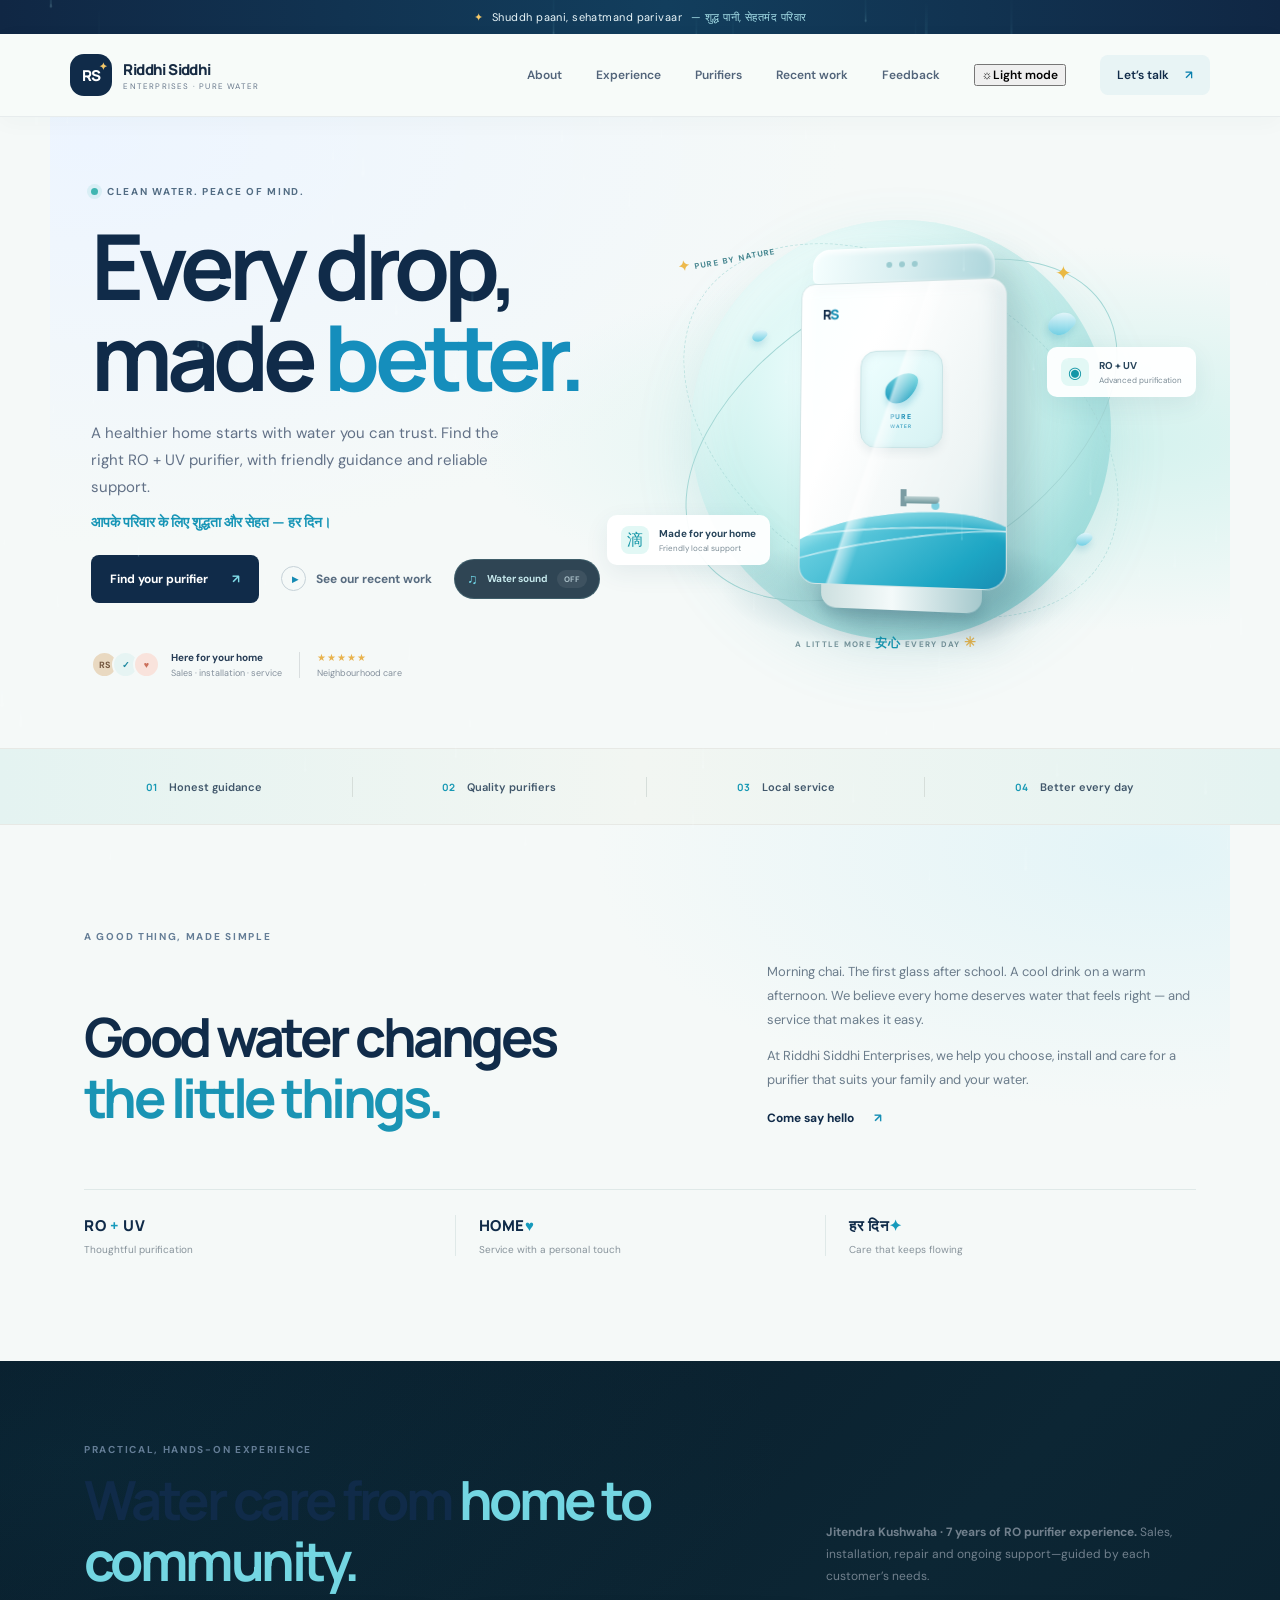
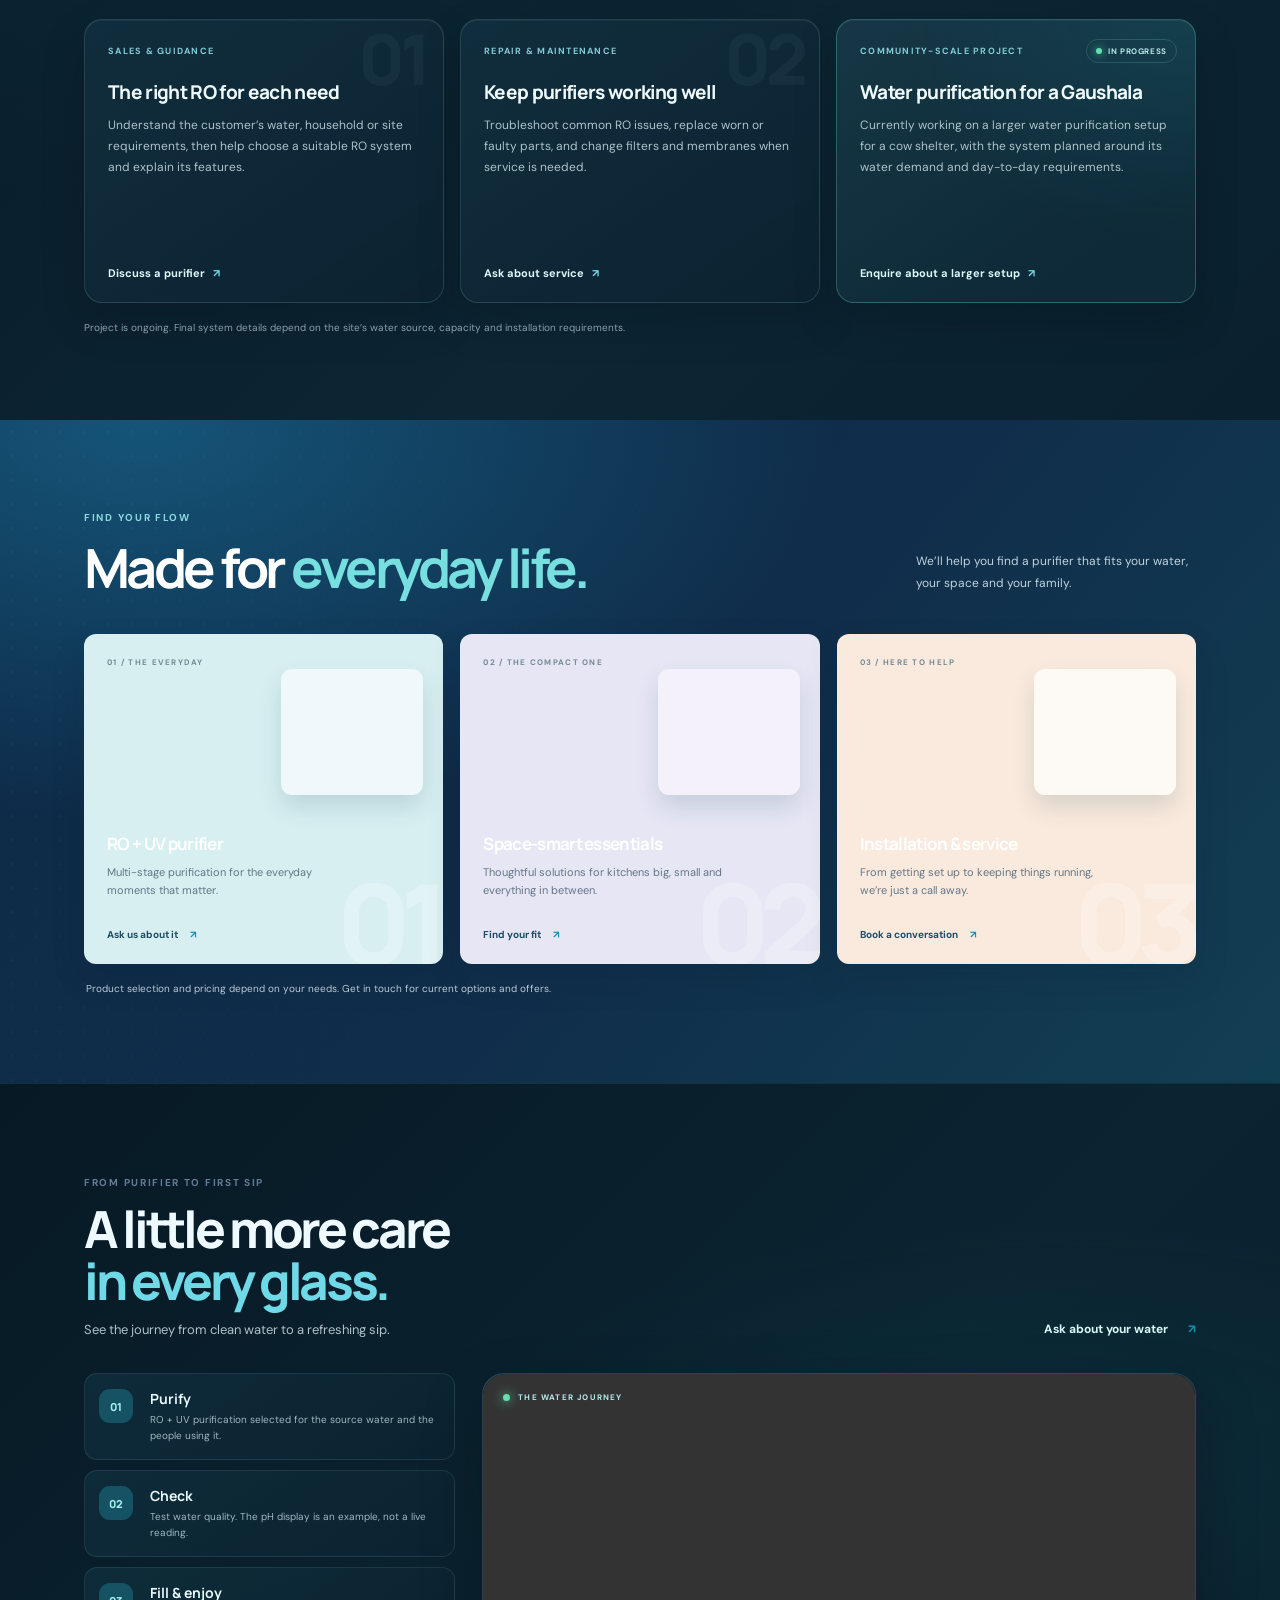
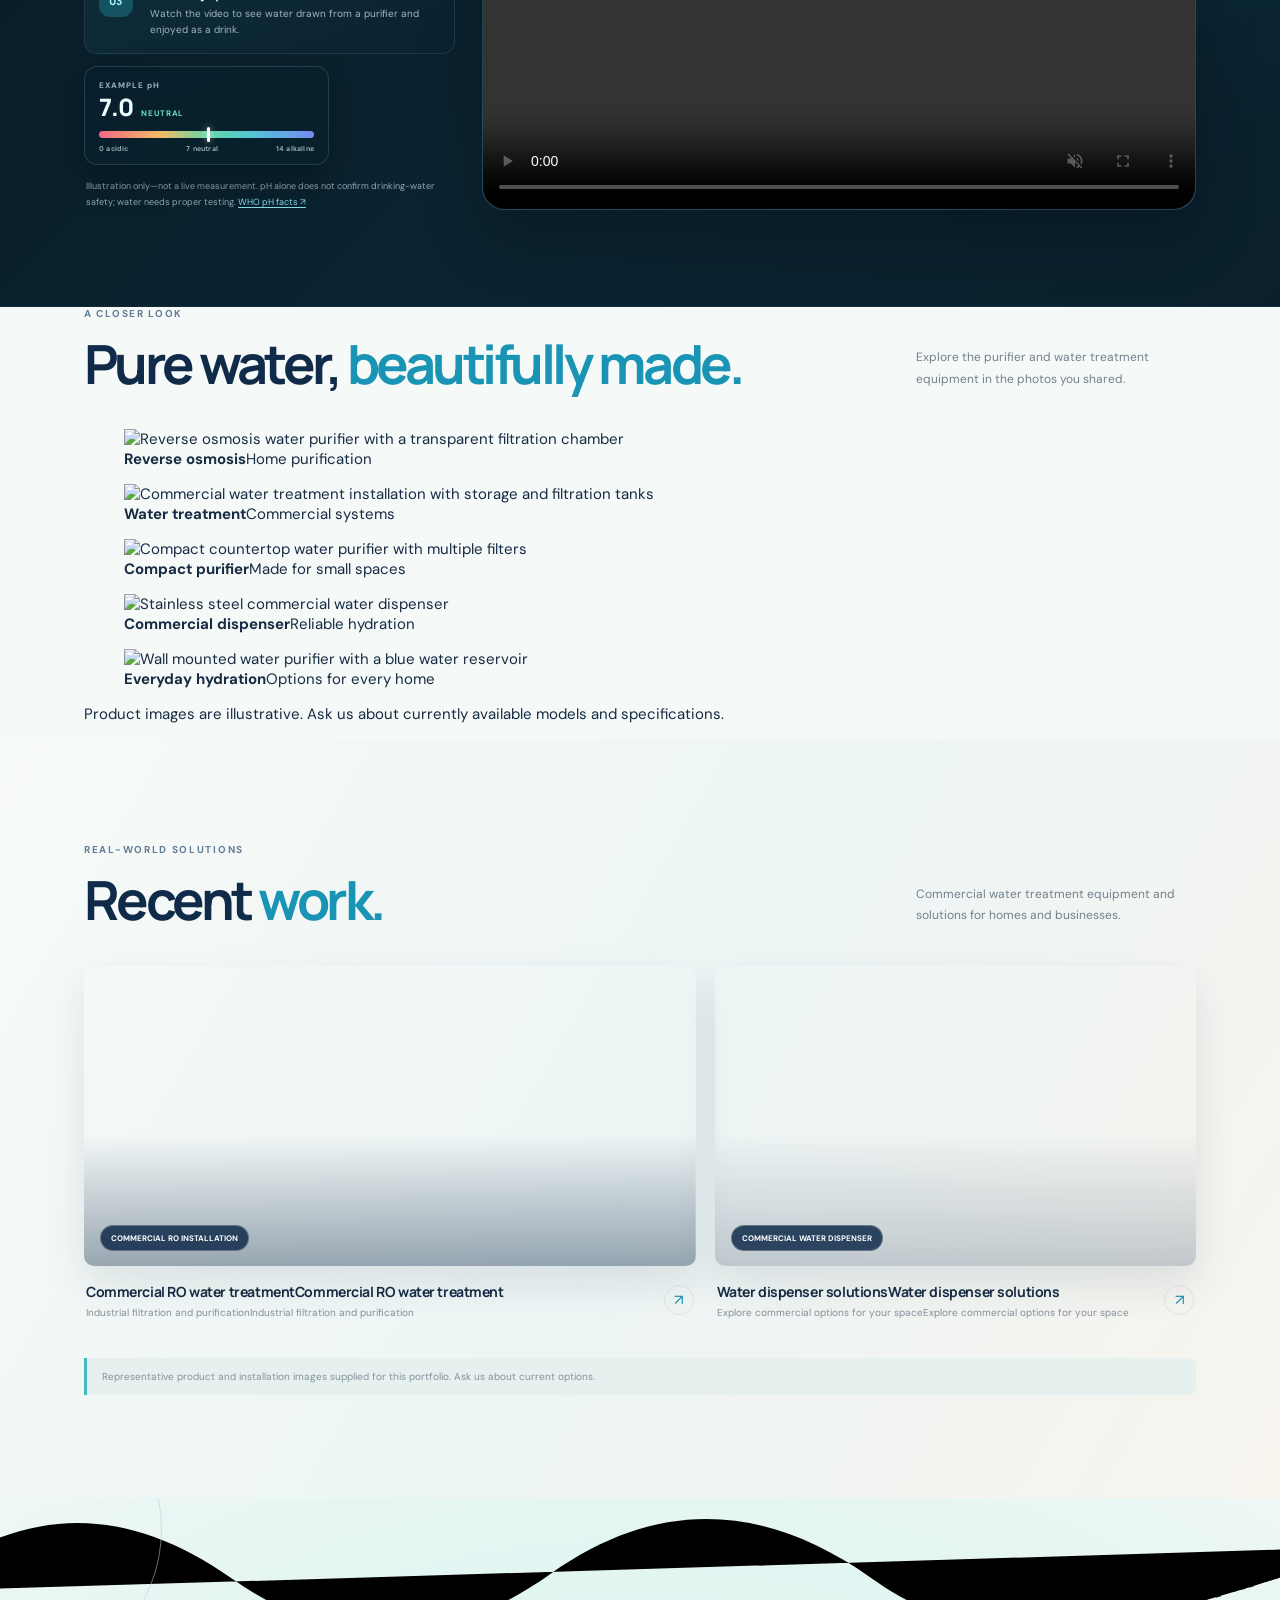
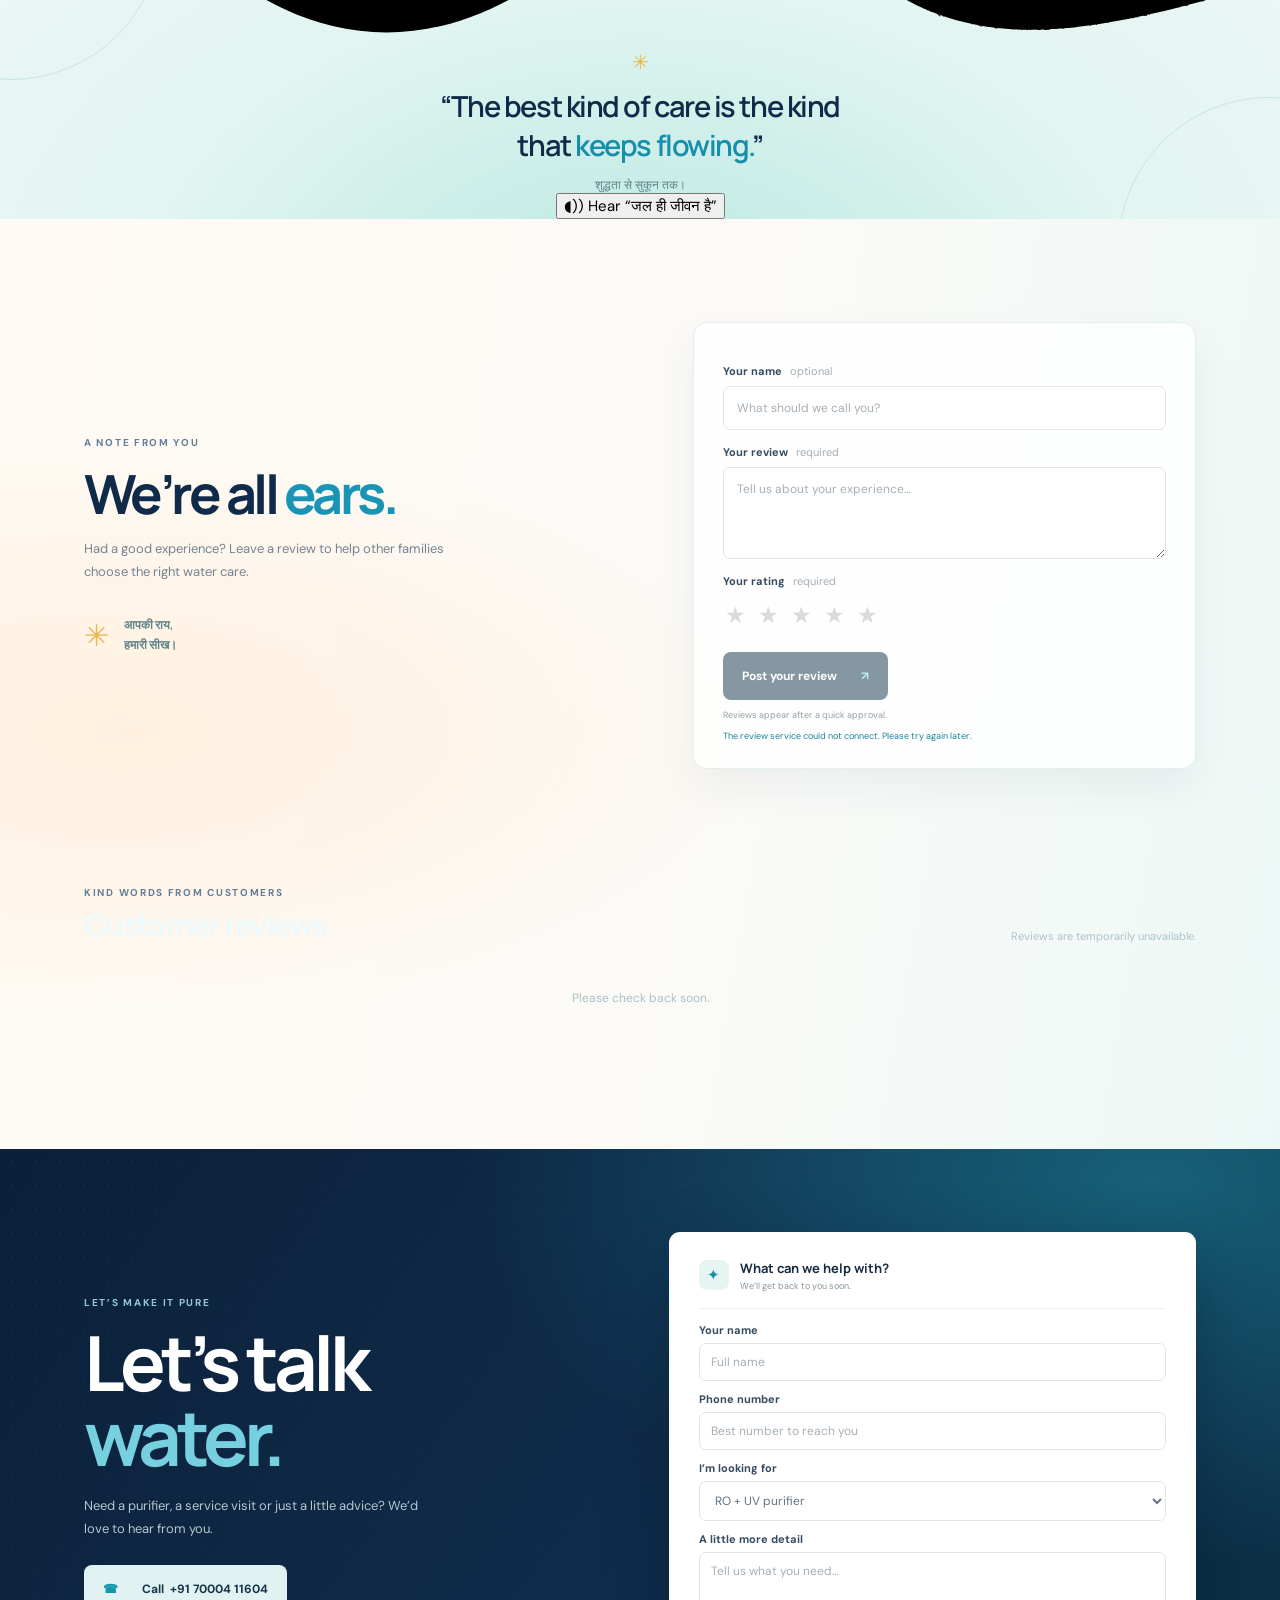
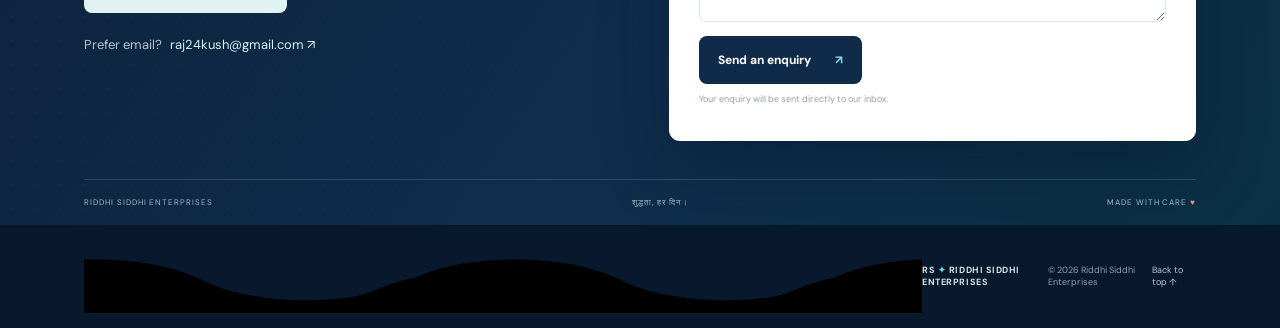
==== commit 2a764f52: "working on feedback systerm improvement" ====
--- a/index.html
+++ b/index.html
@@ -47,7 +47,7 @@
     <section class="product-section" id="products"><div class="section-wrap"><div class="section-heading"><div><div class="section-kicker">FIND YOUR FLOW</div><h2>Made for <span>everyday life.</span></h2></div><p>We’ll help you find a purifier that fits your water, your space and your family.</p></div><div class="product-grid"><article class="product-card card-blue"><div class="product-number">01 / THE EVERYDAY</div><div class="mini-purifier mini-blue"><span>RS</span><i></i><b>PURE</b></div><h3>RO + UV purifier</h3><p>Multi-stage purification for the everyday moments that matter.</p><a href="#contact" class="card-link">Ask us about it <span>↗</span></a><div class="card-watermark">01</div></article><article class="product-card card-lilac"><div class="product-number">02 / THE COMPACT ONE</div><div class="mini-purifier mini-lilac"><span>RS</span><i></i><b>PURE</b></div><h3>Space-smart essentials</h3><p>Thoughtful solutions for kitchens big, small and everything in between.</p><a href="#contact" class="card-link">Find your fit <span>↗</span></a><div class="card-watermark">02</div></article><article class="product-card card-peach"><div class="product-number">03 / HERE TO HELP</div><div class="service-art"><div>↻</div><span>CARE<br>THAT<br>FLOWS</span><i>✦</i></div><h3>Installation & service</h3><p>From getting set up to keeping things running, we’re just a call away.</p><a href="#contact" class="card-link">Book a conversation <span>↗</span></a><div class="card-watermark">03</div></article></div><p class="product-note">Product selection and pricing depend on your needs. Get in touch for current options and offers.</p></div></section>
     <section class="image-river section-wrap" aria-labelledby="gallery-title"><div class="section-heading"><div><div class="section-kicker">A CLOSER LOOK</div><h2 id="gallery-title">Pure water, <span>beautifully made.</span></h2></div><p>Explore the purifier and water treatment equipment in the photos you shared.</p></div><div class="image-river-track"><figure class="river-card"><img src="images/img1.jpeg" alt="Reverse osmosis water purifier with a transparent filtration chamber" loading="lazy"><figcaption><b>Reverse osmosis</b><span>Home purification</span></figcaption></figure><figure class="river-card"><img src="images/img2.jpeg" alt="Commercial water treatment installation with storage and filtration tanks" loading="lazy"><figcaption><b>Water treatment</b><span>Commercial systems</span></figcaption></figure><figure class="river-card"><img src="images/img3.jpeg" alt="Compact countertop water purifier with multiple filters" loading="lazy"><figcaption><b>Compact purifier</b><span>Made for small spaces</span></figcaption></figure><figure class="river-card"><img src="images/img4.jpeg" alt="Stainless steel commercial water dispenser" loading="lazy"><figcaption><b>Commercial dispenser</b><span>Reliable hydration</span></figcaption></figure><figure class="river-card"><img src="images/img5.jpeg" alt="Wall mounted water purifier with a blue water reservoir" loading="lazy"><figcaption><b>Everyday hydration</b><span>Options for every home</span></figcaption></figure></div><p class="gallery-note">Product images are illustrative. Ask us about currently available models and specifications.</p></section>    <section class="work-section section-wrap" id="work"><div class="section-heading"><div><div class="section-kicker">REAL-WORLD SOLUTIONS</div><h2>Recent <span>work.</span></h2></div><p>Commercial water treatment equipment and solutions for homes and businesses.</p></div><div class="work-grid"><article class="work-card work-large"><div class="work-image work-kitchen"><div class="scene-window"></div><div class="scene-counter"></div><div class="scene-plant">✿</div><div class="scene-purifier"><span>RS</span><i></i><small>PURE</small></div><div class="work-tag">HOME INSTALLATION</div></div><div class="work-caption"><div><h3>Commercial RO water treatment</h3><p>Industrial filtration and purification</p></div><span class="work-arrow">↗</span></div></article><article class="work-card"><div class="work-image work-family"><div class="sun-circle"></div><div class="person person-a"></div><div class="person person-b"></div><div class="person person-c"></div><div class="glass">◡</div><div class="work-tag">EVERYDAY GOODNESS</div><span class="family-note">घर का<br>शुद्ध पानी <b>♡</b></span></div><div class="work-caption"><div><h3>Water dispenser solutions</h3><p>Explore commercial options for your space</p></div><span class="work-arrow">↗</span></div></article></div><div class="work-disclaimer">Representative product and installation images supplied for this portfolio. Ask us about current options.</div></section>
     <section class="quote-band"><svg class="quote-river" viewBox="0 0 1440 170" preserveAspectRatio="none" aria-hidden="true"><defs><path id="quote-snake-path" d="M-100 105 C20 5 140 5 260 90 S500 170 620 85 S860 5 980 90 S1220 170 1540 55" /></defs><path class="quote-current" d="M-100 105 C20 5 140 5 260 90 S500 170 620 85 S860 5 980 90 S1220 170 1540 55"/><text><textPath href="#quote-snake-path">जल ही जीवन है · JAL HI JEEVAN HAI · जल ही जीवन है · JAL HI JEEVAN HAI · <animate attributeName="startOffset" from="100%" to="-100%" dur="22s" repeatCount="indefinite"/></textPath></text></svg><span class="quote-spark">✳</span><p>“The best kind of care is the kind<br>that <em>keeps flowing.</em>”</p><span class="quote-hindi">शुद्धता से सुकून तक।</span><button class="voice-toggle" type="button"><span aria-hidden="true">◖))</span> Hear “जल ही जीवन है”</button><span class="voice-status" aria-live="polite"></span></section>
-    <section class="feedback section-wrap" id="feedback"><div class="feedback-copy"><div class="section-kicker">A NOTE FROM YOU</div><h2>We’re all <span>ears.</span></h2><p>Had a good experience? Leave a review to help other families choose the right water care.</p><div class="feedback-decoration">✳ <span>आपकी राय,<br>हमारी सीख।</span></div></div><form class="feedback-form" id="review-form"><label for="feedback-name">Your name <span>optional</span></label><input id="feedback-name" name="name" autocomplete="name" placeholder="What should we call you?" maxlength="80"><label for="feedback-message">Your review <span>required</span></label><textarea id="feedback-message" name="message" required maxlength="1200" rows="4" placeholder="Tell us about your experience…"></textarea><div class="rating-label">Your rating <span>required</span></div><div class="rating" role="radiogroup" aria-label="Choose a rating from 1 to 5 stars"><button type="button" role="radio" data-rating="1" aria-checked="false" aria-label="1 star" tabindex="0">★</button><button type="button" role="radio" data-rating="2" aria-checked="false" aria-label="2 stars" tabindex="-1">★</button><button type="button" role="radio" data-rating="3" aria-checked="false" aria-label="3 stars" tabindex="-1">★</button><button type="button" role="radio" data-rating="4" aria-checked="false" aria-label="4 stars" tabindex="-1">★</button><button type="button" role="radio" data-rating="5" aria-checked="false" aria-label="5 stars" tabindex="-1">★</button></div><input type="hidden" name="rating" value=""><button class="button button-dark form-submit" type="submit">Post your review <span>↗</span></button><p class="form-hint">Reviews appear after a quick approval.</p><p class="form-status" aria-live="polite"></p></form><div class="review-wall" aria-labelledby="reviews-title"><div class="review-wall-heading"><div><div class="section-kicker">KIND WORDS FROM CUSTOMERS</div><h3 id="reviews-title">Customer reviews</h3></div><p id="review-summary">Loading reviews…</p></div><div class="review-grid" id="published-reviews" aria-live="polite"><p class="review-loading" role="status">Loading approved reviews…</p></div></div></section>
+    <section class="feedback section-wrap" id="feedback"><div class="feedback-copy"><div class="section-kicker">A NOTE FROM YOU</div><h2>We’re all <span>ears.</span></h2><p>Had a good experience? Leave a review to help other families choose the right water care.</p><div class="feedback-decoration">✳ <span>आपकी राय,<br>हमारी सीख।</span></div></div><form class="feedback-form" id="review-form"><label for="feedback-name">Your name <span>optional</span></label><input id="feedback-name" name="name" autocomplete="name" placeholder="What should we call you?" maxlength="80"><label for="feedback-message">Your review <span>required</span></label><textarea id="feedback-message" name="message" required maxlength="1200" rows="4" placeholder="Tell us about your experience…"></textarea><div class="rating-label">Your rating <span>required</span></div><div class="rating" role="radiogroup" aria-label="Choose a rating from 1 to 5 stars"><button type="button" role="radio" data-rating="1" aria-checked="false" aria-label="1 star" tabindex="0">★</button><button type="button" role="radio" data-rating="2" aria-checked="false" aria-label="2 stars" tabindex="-1">★</button><button type="button" role="radio" data-rating="3" aria-checked="false" aria-label="3 stars" tabindex="-1">★</button><button type="button" role="radio" data-rating="4" aria-checked="false" aria-label="4 stars" tabindex="-1">★</button><button type="button" role="radio" data-rating="5" aria-checked="false" aria-label="5 stars" tabindex="-1">★</button></div><input type="hidden" name="rating" value=""><button class="button button-dark form-submit" type="submit">Post your review <span>↗</span></button><p class="form-hint">Reviews appear after a quick approval.</p><p class="form-status" aria-live="polite"></p></form><div class="review-wall" aria-labelledby="reviews-title"><div class="review-wall-heading"><div><div class="section-kicker">KIND WORDS FROM CUSTOMERS</div><h3 id="reviews-title">Customer reviews</h3></div><p id="review-summary">Loading reviews…</p></div><div class="review-carousel" data-review-carousel role="region" aria-label="Customer reviews" aria-roledescription="carousel"><div class="review-viewport" id="review-viewport"><div class="review-grid" id="published-reviews" aria-live="polite"><p class="review-loading" role="status">Loading approved reviews…</p></div></div><div class="review-carousel-controls" id="review-carousel-controls" role="group" aria-label="Review carousel controls" hidden><button class="review-arrow" type="button" data-review-prev aria-label="Previous reviews">‹</button><div class="review-pagination" id="review-pagination" role="group" aria-label="Review pages"></div><p class="review-page-status" id="review-page-status" aria-live="polite"></p><button class="review-arrow" type="button" data-review-next aria-label="Next reviews">›</button></div></div></div></section>
     <section class="contact-section" id="contact"><div class="section-wrap contact-grid"><div><div class="section-kicker">LET’S MAKE IT PURE</div><h2>Let’s talk<br><span>water.</span></h2><p>Need a purifier, a service visit or just a little advice? We’d love to hear from you.</p><a class="button button-light" data-phone-link href="#"><span>☎</span> Call <span data-phone>+91 70004 11604</span></a><p class="contact-alt">Prefer email? <a data-email-link href="#"><span data-email>hello@riddhisiddhienterprises.in</span> ↗</a></p></div><form class="contact-form email-form" data-form="contact"><div class="contact-form-head"><span>✦</span><div><b>What can we help with?</b><small>We’ll get back to you soon.</small></div></div><label for="contact-name">Your name</label><input id="contact-name" name="name" required autocomplete="name" placeholder="Full name" maxlength="80"><label for="contact-phone">Phone number</label><input id="contact-phone" name="phone" autocomplete="tel" placeholder="Best number to reach you" maxlength="30"><label for="contact-topic">I’m looking for</label><select id="contact-topic" name="topic"><option>RO + UV purifier</option><option>Purifier installation</option><option>Service and maintenance</option><option>Water quality advice</option><option>Something else</option></select><label for="contact-message">A little more detail</label><textarea id="contact-message" name="message" rows="3" maxlength="1000" placeholder="Tell us what you need…"></textarea><button class="button button-primary" type="submit">Send an enquiry <span>↗</span></button><p class="form-hint">Opens your email app so you can send your enquiry.</p><p class="form-status" aria-live="polite"></p></form><div class="contact-footer"><span>RIDDHI SIDDHI ENTERPRISES</span><span>शुद्धता, हर दिन।</span><span>MADE WITH CARE <b>♥</b></span></div></div></section>
   </main>
   <footer class="site-footer"><svg class="footer-river" viewBox="0 0 1600 140" preserveAspectRatio="none" aria-hidden="true"><g class="wave-group wave-group-one"><path class="river-wave wave-one" d="M0 76 C100 24 300 24 400 76 C500 128 700 128 800 76 C900 24 1100 24 1200 76 C1300 128 1500 128 1600 76 L1600 140 L0 140Z"/><path class="river-wave wave-one" transform="translate(1600 0)" d="M0 76 C100 24 300 24 400 76 C500 128 700 128 800 76 C900 24 1100 24 1200 76 C1300 128 1500 128 1600 76 L1600 140 L0 140Z"/><animateTransform attributeName="transform" type="translate" from="0 0" to="-1600 0" dur="30s" repeatCount="indefinite"/></g><g class="wave-group wave-group-two"><path class="river-wave wave-two" d="M0 94 C100 48 300 48 400 94 C500 138 700 138 800 94 C900 48 1100 48 1200 94 C1300 138 1500 138 1600 94 L1600 140 L0 140Z"/><path class="river-wave wave-two" transform="translate(1600 0)" d="M0 94 C100 48 300 48 400 94 C500 138 700 138 800 94 C900 48 1100 48 1200 94 C1300 138 1500 138 1600 94 L1600 140 L0 140Z"/><animateTransform attributeName="transform" type="translate" from="0 0" to="-1600 0" dur="22s" repeatCount="indefinite"/></g></svg><a class="footer-brand" href="#home">RS <span>✦</span> RIDDHI SIDDHI ENTERPRISES</a><span>© <span id="year"></span> Riddhi Siddhi Enterprises</span><a href="#home">Back to top ↑</a></footer>
--- a/styles.css
+++ b/styles.css
@@ -74,14 +74,69 @@
 .review-wall-heading{display:flex;align-items:end;justify-content:space-between;gap:20px;margin-bottom:19px}
 .review-wall-heading h3{margin:9px 0 0;color:#edf9fb;font:750 clamp(22px,3vw,30px)/1.15 var(--display);letter-spacing:-.04em}
 .review-wall-heading>p{margin:0;color:#adc1ca;font-size:11px}
-.review-grid{display:grid;grid-template-columns:repeat(auto-fit,minmax(min(100%,245px),1fr));gap:13px}
+.review-grid{display:flex;align-items:stretch;gap:0;width:100%}
 .review-card{min-width:0;padding:19px 20px;border:1px solid #b4e9ef24;border-radius:15px;background:linear-gradient(145deg,#122f3eeb,#0c2231f2);box-shadow:0 14px 34px #01091025}
 .review-stars{color:#f1c96e;font-size:14px;letter-spacing:.12em}
 .review-message{min-height:56px;margin:12px 0 18px;color:#d4e5e9;font-size:12px;line-height:1.75;overflow-wrap:anywhere}
 .review-card-footer{display:flex;align-items:center;justify-content:space-between;gap:10px;padding-top:11px;border-top:1px solid #ffffff14}
 .review-card-footer strong{color:#f1fbfd;font-size:11px}
 .review-card-footer time{color:#91aab4;font-size:9px}
-.review-loading{grid-column:1/-1;color:#a9c1c9;font-size:12px}
+.review-loading{flex:0 0 100%;padding:28px 12px;color:#a9c1c9;font-size:12px;text-align:center}
 @media(max-width:760px){.hero-actions{flex-wrap:wrap;gap:10px}.sound-toggle{min-height:38px}.hero-actions .button-primary{min-width:170px}}
 @media(max-width:390px){.sound-toggle{font-size:9px;padding-inline:10px}.hero-actions .button-primary{min-width:0}}
 @media(max-width:680px){.review-wall-heading{align-items:flex-start;flex-direction:column;gap:8px}.review-card{padding:17px}}
+
+/* Review cards: compact columns, a soft moving waterline, and a distinct low score. */
+.review-card{position:relative;isolation:isolate;overflow:hidden;min-height:178px;animation:review-enter .55s both;animation-delay:calc(var(--review-index,0)*70ms)}
+.review-card::before,.review-card::after{content:"";position:absolute;z-index:0;pointer-events:none}
+.review-card::before{left:-35%;bottom:-59%;width:170%;height:105%;border-radius:44% 56% 0 0;background:linear-gradient(115deg,#42bfd21c,#5fe0d02a 48%,#168bc01a);transform:rotate(-7deg);animation:review-waterline 11s ease-in-out infinite alternate}
+.review-card::after{inset:0;background:radial-gradient(ellipse at 86% 8%,#70d7e912,transparent 42%);opacity:.9}
+.review-card>*{position:relative;z-index:1}
+.review-card-top{display:flex;align-items:center;justify-content:space-between;gap:12px}
+.review-score{padding:4px 8px;border:1px solid #b4e9ef24;border-radius:999px;color:#b8d8df;font-size:10px;font-weight:700;white-space:nowrap}
+.review-card-low{border-color:#ff727a78;background:linear-gradient(145deg,#30232bed,#211e2af2);box-shadow:0 14px 34px #01091025,0 0 0 1px #ff727a12}
+.review-card-low::before{background:linear-gradient(115deg,#ff596b30,#f78a5c20 52%,#ff596b16)}
+.review-card-low::after{background:radial-gradient(ellipse at 85% 10%,#ff596b22,transparent 48%)}
+.review-card-low .review-stars,.review-card-low .review-score{color:#ff8588}
+.review-card-low .review-score{border-color:#ff85884a;background:#ff596b12}
+.review-card-low .review-message{color:#ffe3e2}
+.review-card-low .review-card-footer{border-color:#ff858828}
+@keyframes review-waterline{from{transform:translate3d(-2%,2%,0) rotate(-7deg)}to{transform:translate3d(4%,-5%,0) rotate(-3deg)}}
+@keyframes review-enter{from{opacity:0;transform:translateY(12px)}to{opacity:1;transform:translateY(0)}}
+@media(prefers-reduced-motion:reduce){.review-card{animation:none}.review-card::before{animation:none}}
+@media(max-width:520px){.review-card{min-height:160px;padding:16px}.review-message{min-height:0;margin-bottom:16px}}
+.review-card:focus-visible{outline:2px solid #70d7e9;outline-offset:3px}
+.review-creature{position:absolute;z-index:3;display:block;width:var(--creature-size,56px);height:42px;pointer-events:none;filter:drop-shadow(0 4px 6px #03152270)}
+.review-creature svg{display:block;width:100%;height:100%;overflow:visible}
+.review-fish{left:var(--creature-x,69%);bottom:34%;animation:review-fish-breach 1.2s cubic-bezier(.2,.72,.25,1) both;animation-delay:calc(var(--creature-index,0)*110ms)}
+.review-fish-shape{fill:#46d4e4;stroke:#e3fcff;stroke-width:1.5}
+.review-fish-eye{fill:#092539}
+.review-bird{top:52%;left:-58px;width:var(--creature-size,51px);height:34px;animation:review-bird-flight 1.45s ease-in-out both;animation-delay:calc(var(--creature-index,0)*220ms)}
+.review-bird-shape{fill:#071522;stroke:#84dbe8;stroke-width:1.2;stroke-linejoin:round}
+@keyframes review-fish-breach{0%{opacity:0;transform:translate3d(-50%,18px,0) rotate(18deg) scale(.55)}16%{opacity:1}54%{opacity:1;transform:translate3d(-50%,-72px,0) rotate(-13deg) scale(1.05)}72%{transform:translate3d(-35%,-53px,0) rotate(12deg) scale(.95)}100%{opacity:0;transform:translate3d(-20%,22px,0) rotate(28deg) scale(.6)}}
+@keyframes review-bird-flight{0%{opacity:0;left:-58px;top:calc(62% + var(--bird-offset,0px));transform:rotate(-8deg) scale(.65)}12%{opacity:1}45%{top:calc(38% + var(--bird-offset,0px));transform:rotate(5deg) scale(1)}72%{top:calc(42% + var(--bird-offset,0px));transform:rotate(-2deg) scale(.95)}100%{opacity:0;left:calc(100% + 8px);top:calc(30% + var(--bird-offset,0px));transform:rotate(7deg) scale(.8)}}
+@media(max-width:520px){.review-creature{height:36px}.review-fish{bottom:31%}.review-bird{height:30px}}
+@media(prefers-reduced-motion:reduce){.review-creature{display:none}}
+.review-viewport{width:100%;overflow-x:auto;overflow-y:hidden;scroll-snap-type:x mandatory;scroll-behavior:smooth;overscroll-behavior-x:contain;scrollbar-width:none;-webkit-overflow-scrolling:touch}
+.review-viewport::-webkit-scrollbar{display:none}
+.review-grid{display:flex;align-items:stretch;gap:0;width:100%}
+.review-page{display:grid;flex:0 0 100%;grid-template-columns:repeat(3,minmax(0,1fr));align-items:stretch;gap:13px;min-width:0;padding:2px 1px 9px;scroll-snap-align:start;scroll-snap-stop:always}
+.review-page>.review-card{width:100%;height:100%;min-width:0}
+.review-page>.review-card:only-child{width:min(100%,460px);justify-self:center}
+.review-carousel-controls{display:flex;align-items:center;justify-content:center;gap:13px;min-height:42px;margin-top:12px}
+.review-carousel-controls[hidden]{display:none}
+.review-arrow{display:grid;place-items:center;width:36px;height:36px;border:1px solid #85cbd32e;border-radius:50%;background:#0d2a3a;color:#c8eaf0;font-size:23px;line-height:1;cursor:pointer;transition:background .2s,border-color .2s,transform .2s}
+.review-arrow:hover:not(:disabled){transform:translateY(-2px);background:#16485a;border-color:#70d7e9a0}
+.review-arrow:disabled{opacity:.38;cursor:default}
+.review-arrow:focus-visible,.review-dot:focus-visible{outline:2px solid #70d7e9;outline-offset:3px}
+.review-pagination{display:flex;align-items:center;justify-content:center;gap:7px;min-width:90px}
+.review-dot{position:relative;display:block;width:9px;height:9px;flex:0 0 auto;overflow:hidden;padding:0;border:1px solid #80cbd348;border-radius:999px;background:#a8dce510;cursor:pointer;transition:width .25s ease,border-color .25s ease,background .25s ease}
+.review-dot[aria-current="page"]{width:27px;border-color:#64d5e3a0;background:#4ac9dc20}
+.review-dot[aria-current="page"]::before{position:absolute;right:-18%;bottom:-100%;left:-18%;height:100%;border-radius:48% 52% 0 0;background:linear-gradient(90deg,#29aabd,#63e0d1);content:"";animation:review-dot-fill .65s cubic-bezier(.2,.7,.2,1) forwards}
+.review-dot[aria-current="page"]::after{position:absolute;top:21%;left:-45%;width:190%;height:6px;border-top:1px solid #e7ffffc9;border-radius:50%;content:"";animation:review-dot-wave 1.8s ease-in-out infinite alternate}
+.review-page-status{min-width:67px;margin:0;color:#a8c7d0;font-size:10px;text-align:center;white-space:nowrap}
+@keyframes review-dot-fill{to{bottom:-9%}}
+@keyframes review-dot-wave{from{transform:translateX(-8%) rotate(-4deg)}to{transform:translateX(8%) rotate(4deg)}}
+@media(max-width:980px){.review-page{grid-template-columns:repeat(2,minmax(0,1fr))}}
+@media(max-width:620px){.review-page{grid-template-columns:minmax(0,1fr);gap:10px}.review-page>.review-card:only-child{width:100%}.review-carousel-controls{gap:8px}.review-pagination{min-width:75px;gap:6px}.review-page-status{min-width:55px;font-size:9px}.review-arrow{width:34px;height:34px}}
+@media(prefers-reduced-motion:reduce){.review-viewport{scroll-behavior:auto}.review-dot,.review-dot::before,.review-dot::after{animation:none!important;transition:none!important}}
--- a/light-theme.css
+++ b/light-theme.css
@@ -38,5 +38,22 @@
 :root[data-theme="light"] .review-card-footer{border-color:#10274414}
 :root[data-theme="light"] .review-card-footer strong{color:#17354b}
 :root[data-theme="light"] .review-card-footer time{color:#819098}
+:root[data-theme="light"] .review-card::before{background:linear-gradient(115deg,#42bfd214,#5fe0d020 48%,#168bc012)}
+:root[data-theme="light"] .review-card::after{background:radial-gradient(ellipse at 86% 8%,#168bc012,transparent 42%)}
+:root[data-theme="light"] .review-score{border-color:#1a708419;color:#71808d}
+:root[data-theme="light"] .review-card-low{background:linear-gradient(145deg,#fff7f5,#fff0ed);border-color:#d9464e60;box-shadow:0 14px 32px #173a4b10,0 0 0 1px #d9464e0e}
+:root[data-theme="light"] .review-card-low::before{background:linear-gradient(115deg,#e94d5a21,#f78a5c16 52%,#e94d5a12)}
+:root[data-theme="light"] .review-card-low::after{background:radial-gradient(ellipse at 85% 10%,#e94d5a18,transparent 48%)}
+:root[data-theme="light"] .review-card-low .review-stars,:root[data-theme="light"] .review-card-low .review-score{color:#c62f3b}
+:root[data-theme="light"] .review-card-low .review-score{border-color:#c62f3b4a;background:#e94d5a0c}
+:root[data-theme="light"] .review-card-low .review-message{color:#79353a}
+:root[data-theme="light"] .review-card-low .review-card-footer{border-color:#c62f3b28}
+:root[data-theme="light"] .review-bird-shape{fill:#172c38;stroke:#effbfc;stroke-width:2}
+:root[data-theme="light"] .review-fish-shape{fill:#159db6;stroke:#fff;stroke-width:1.5}
+:root[data-theme="light"] .review-arrow{border-color:#247b8d2e;background:#f3fbfb;color:#225268}
+:root[data-theme="light"] .review-arrow:hover:not(:disabled){background:#e2f5f6;border-color:#168eac80}
+:root[data-theme="light"] .review-page-status{color:#71808d}
+:root[data-theme="light"] .review-dot{border-color:#168eac45;background:#168eac0c}
+:root[data-theme="light"] .review-dot[aria-current="page"]{border-color:#168eac90;background:#44bdc925}
 :root[data-theme="light"] .rating button[aria-checked="true"]{color:#eab949}
 @media(max-width:680px){:root[data-theme="light"] .site-header{background:#f7fbf9ed}:root[data-theme="light"] .nav-links{background:#f7fbf9;border-color:#10274418;box-shadow:0 13px 20px #10274416}:root[data-theme="light"] .nav-links>a:not(.nav-cta){color:#52647a;border-color:#e7e9e7}:root[data-theme="light"] .theme-toggle{background:transparent;border:0;color:#23455a}:root[data-theme="light"] .hero{background:radial-gradient(ellipse 100% 55% at 0% 50%,#d8eff6a8,transparent 100%),radial-gradient(ellipse 100% 55% at 100% 50%,#d8eff6a8,transparent 100%),linear-gradient(90deg,#edf7fa,#fff 50%,#edf7fa)}:root[data-theme="light"] .trust-strip{background:linear-gradient(90deg,#e4f3f1,#f2f6f2 50%,#e4f3f1)}:root[data-theme="light"] .contact-section{background:linear-gradient(125deg,#e6f3f4,#d8ebee 56%,#e1f1ee)}}
